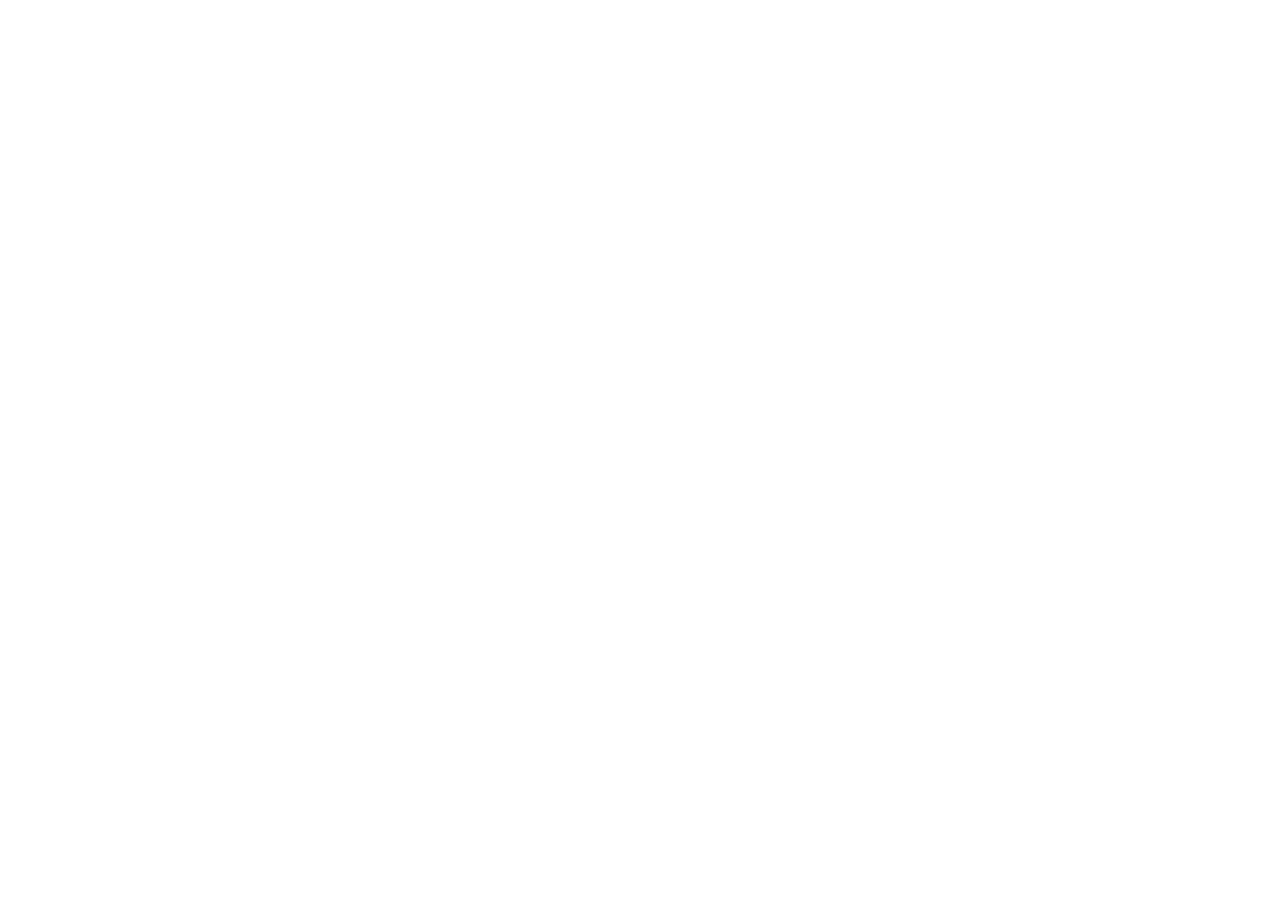
==== docs/privacy.html @ 7cbce13d "Add legal acceptance screen with T&C and Privacy Policy acknowledgement - New legal_acceptances Supa" ====
<!DOCTYPE html>
<html lang="en">
<head>
  <meta charset="UTF-8">
  <meta name="viewport" content="width=device-width, initial-scale=1.0">
  <title>Privacy Policy — Aquaria AI</title>
  <style>
    body { margin: 0; height: 100vh; }
    iframe { width: 100%; height: 100%; border: none; }
  </style>
</head>
<body>
  <iframe src="Aquaria_AI_Privacy_Policy_Final.docx.pdf"></iframe>
</body>
</html>
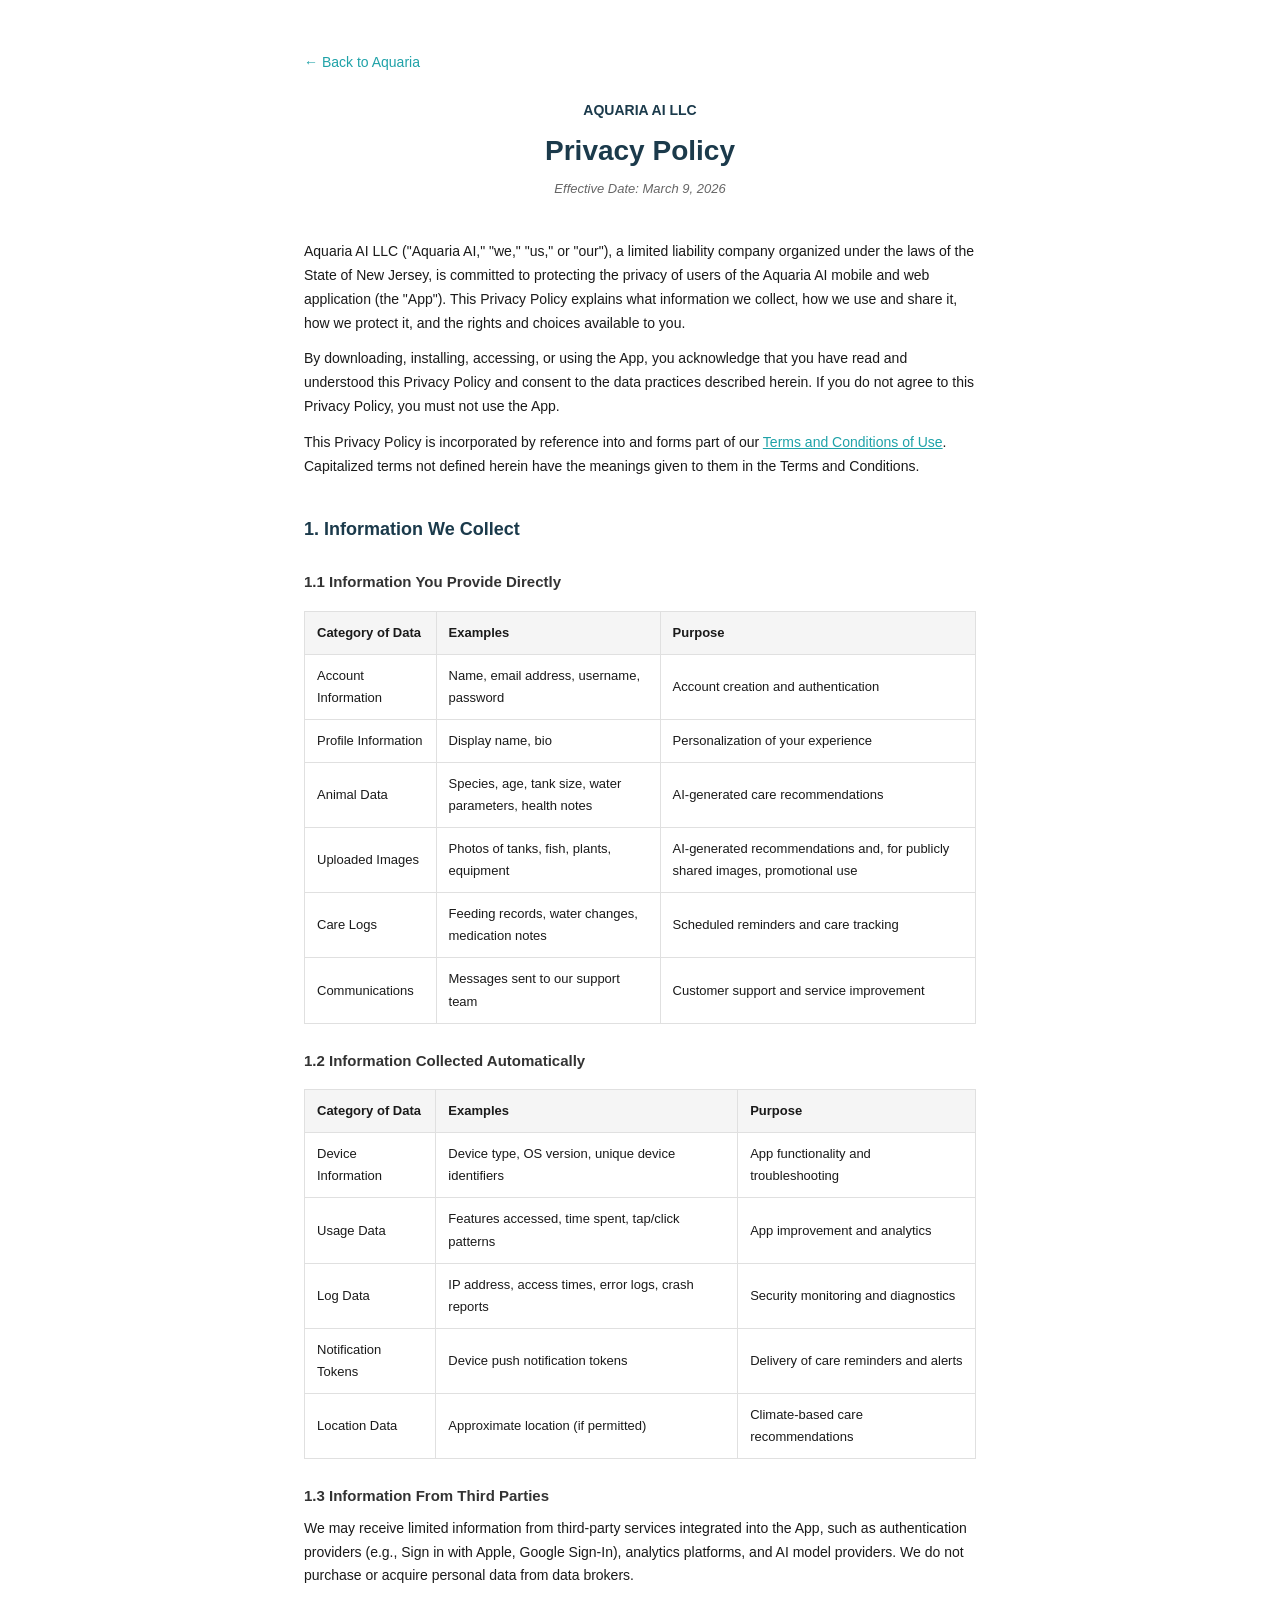
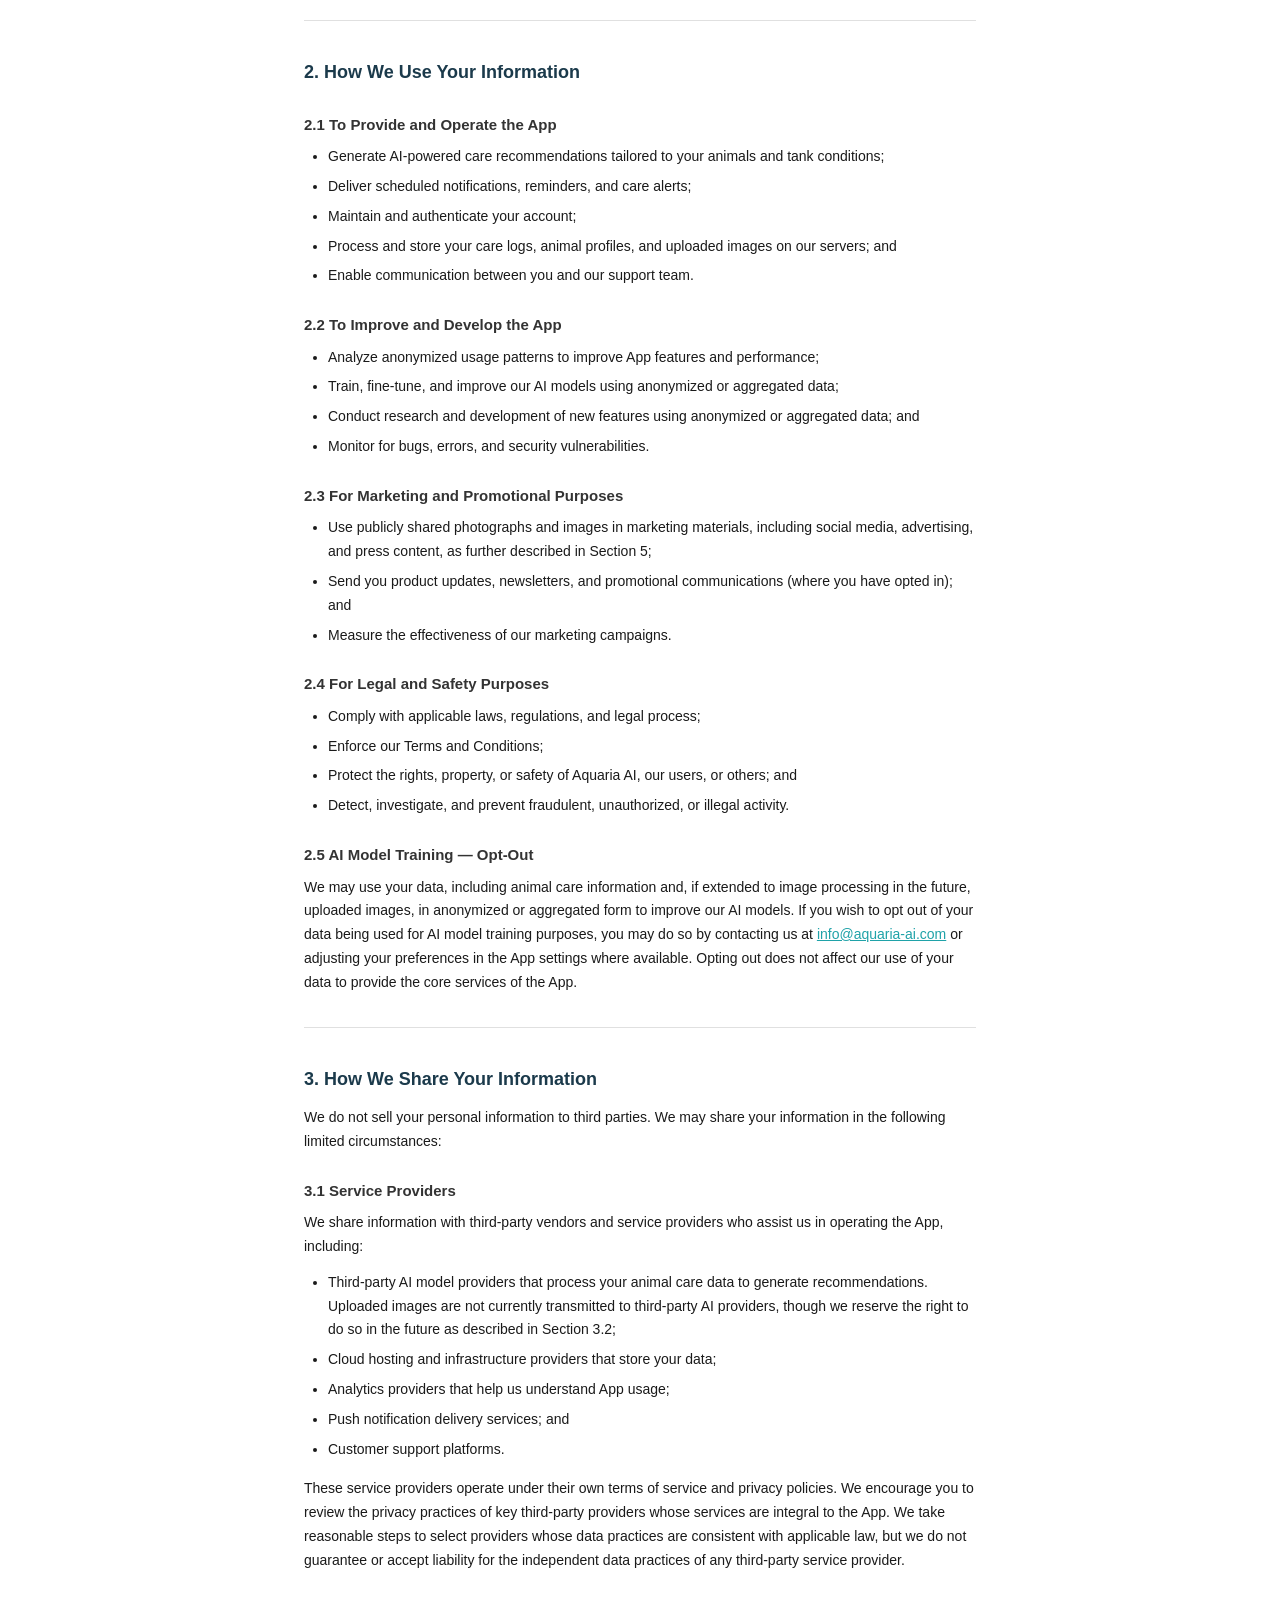
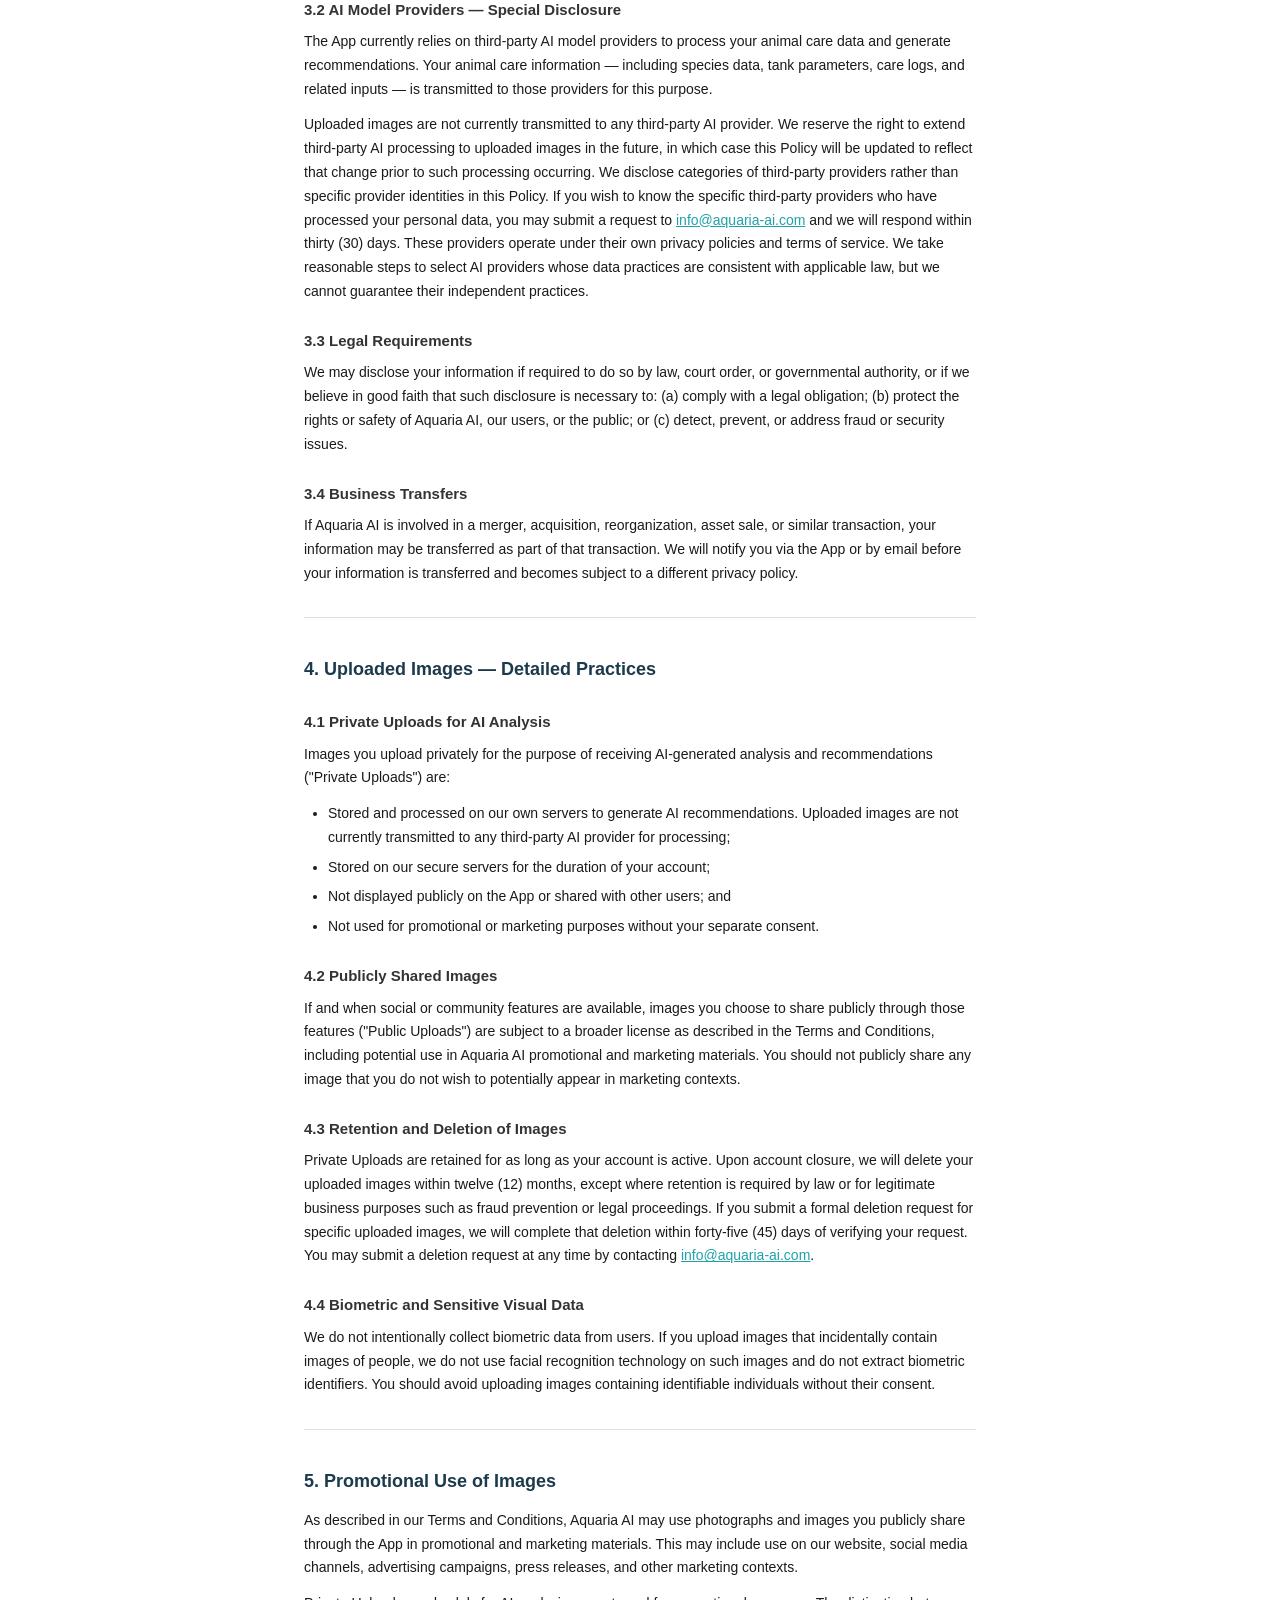
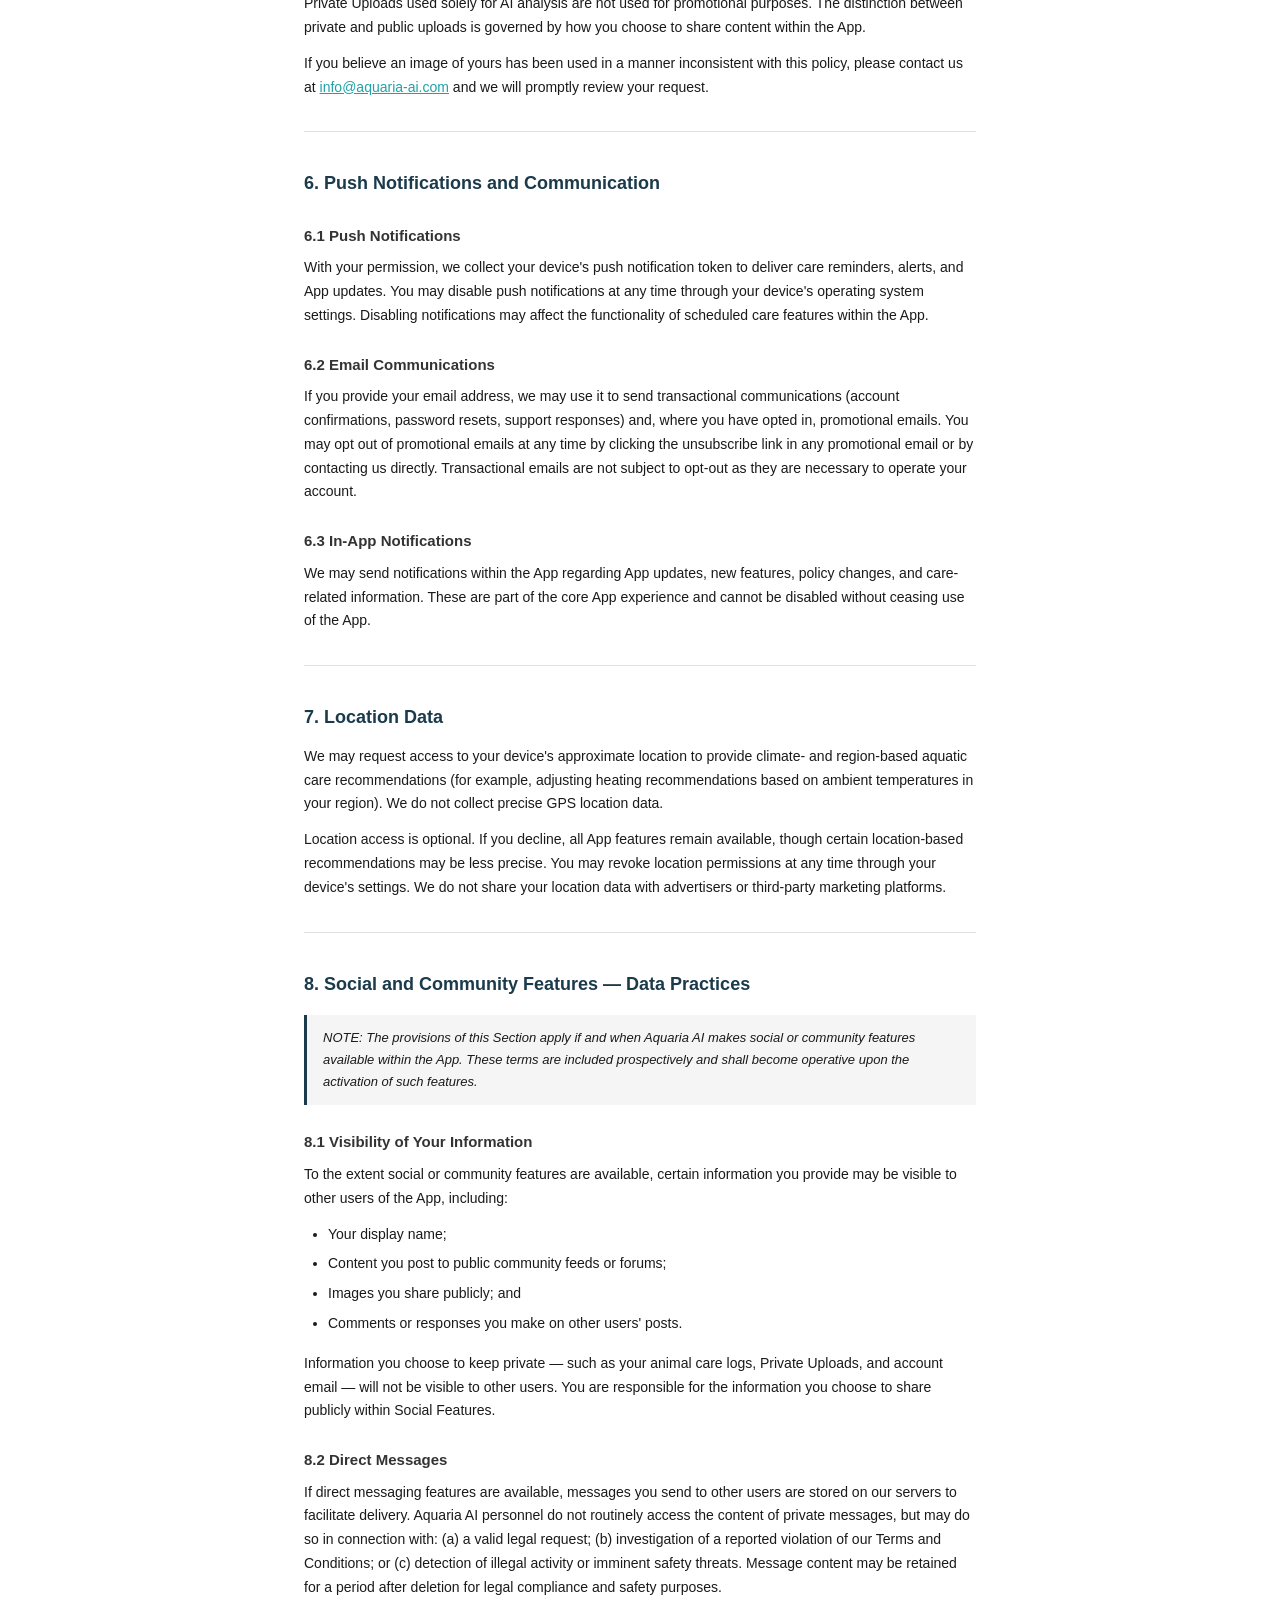
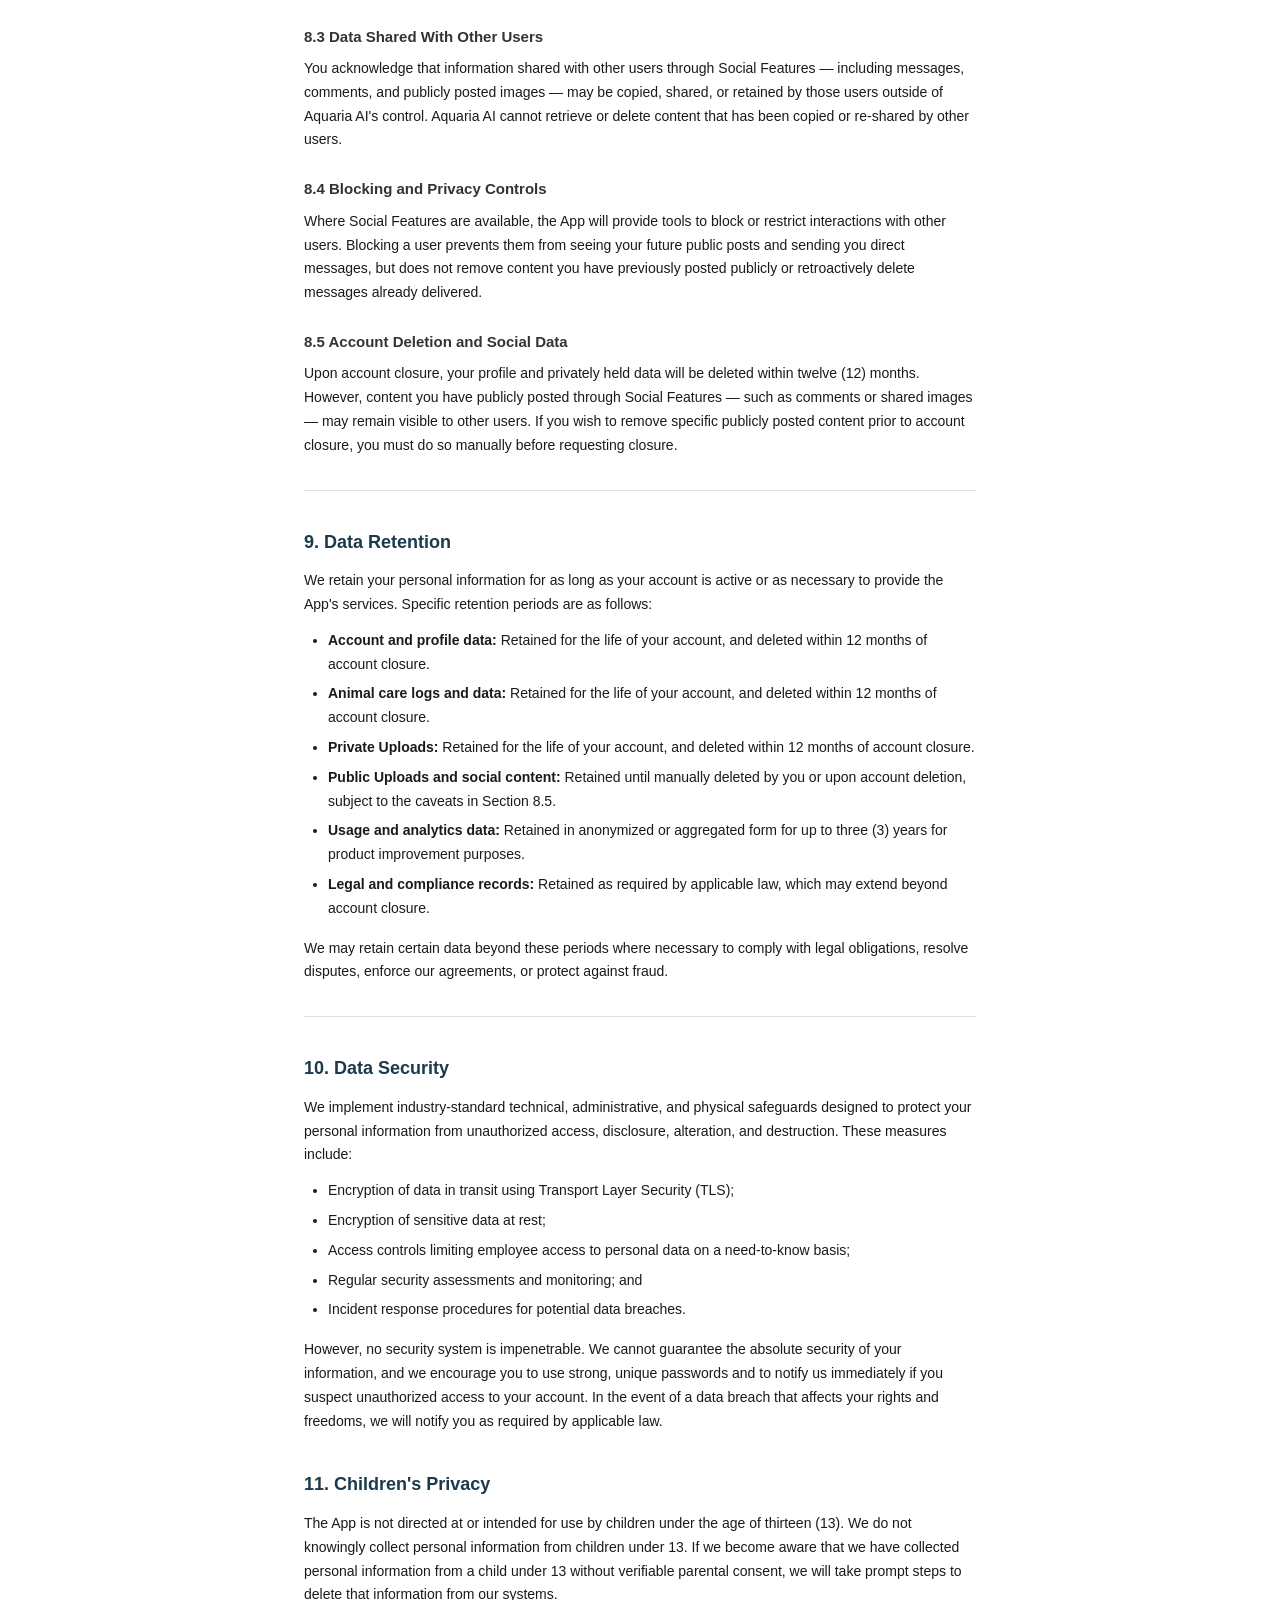
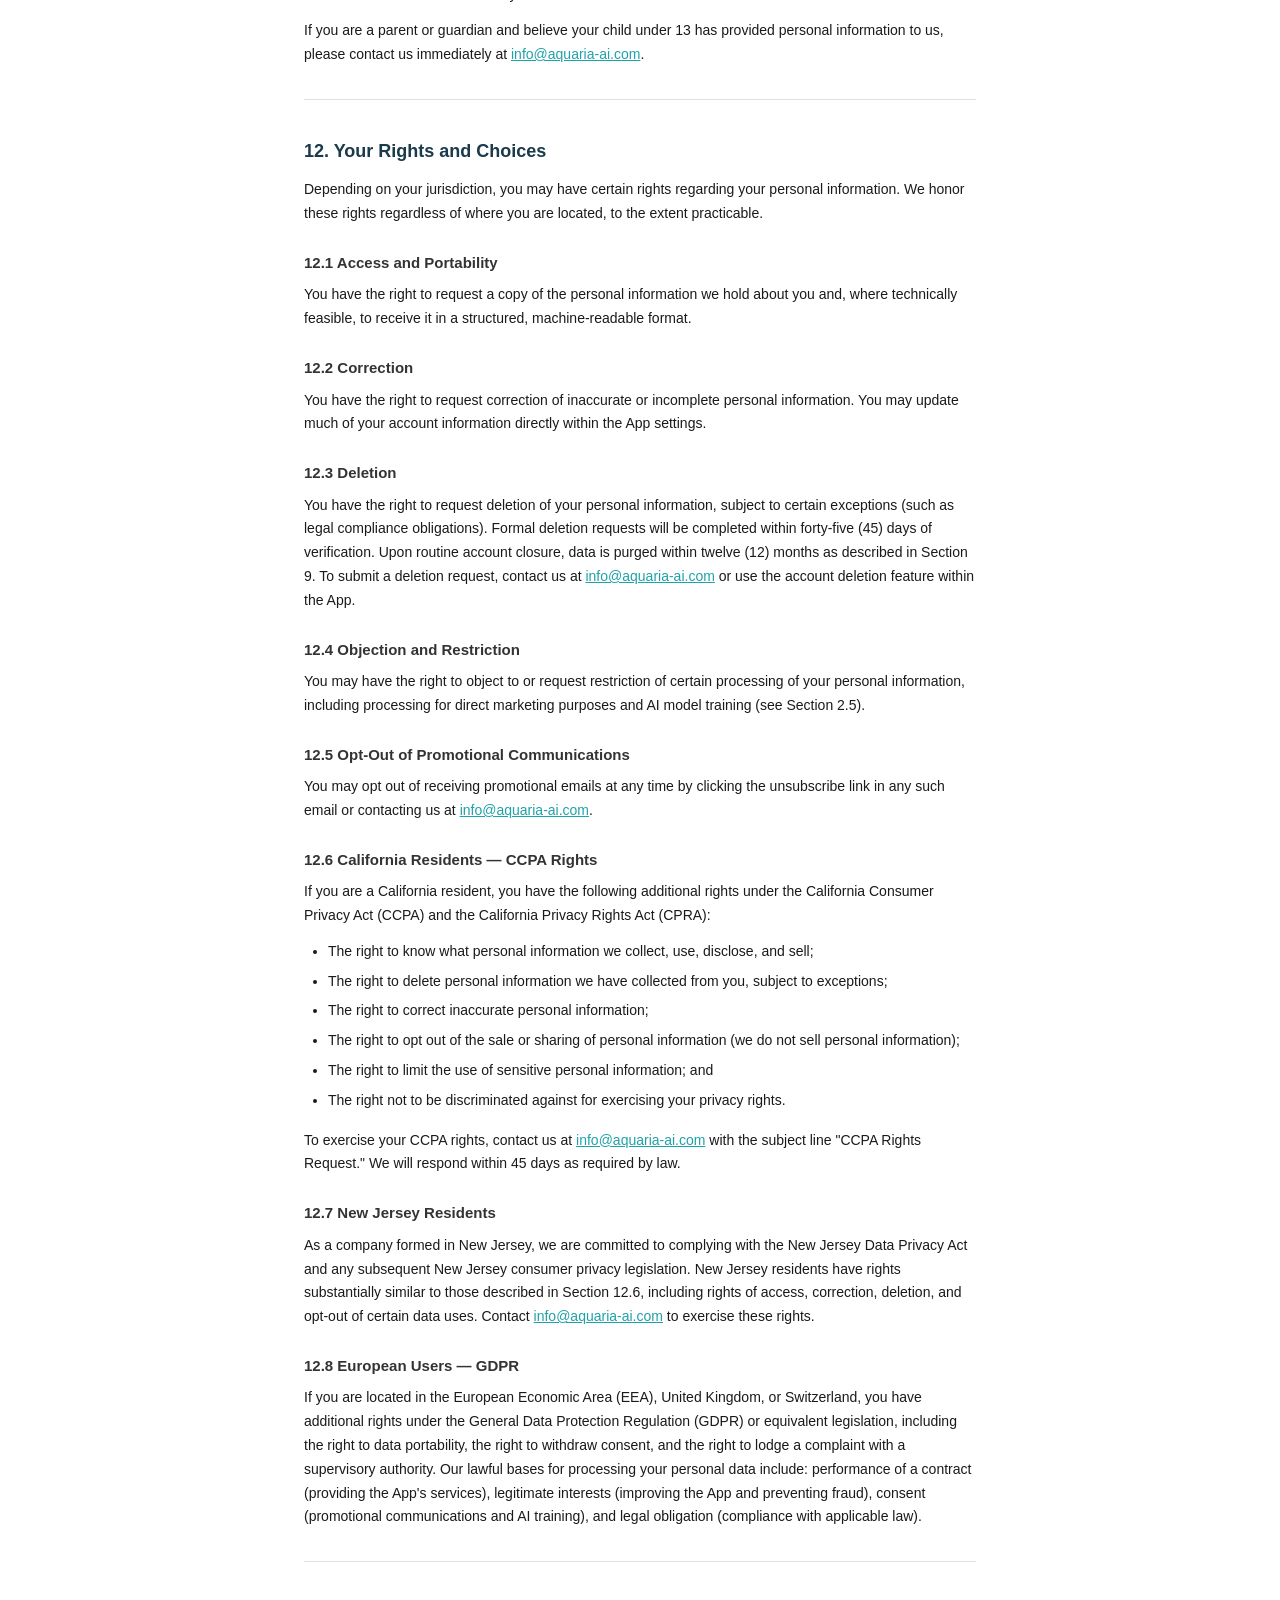
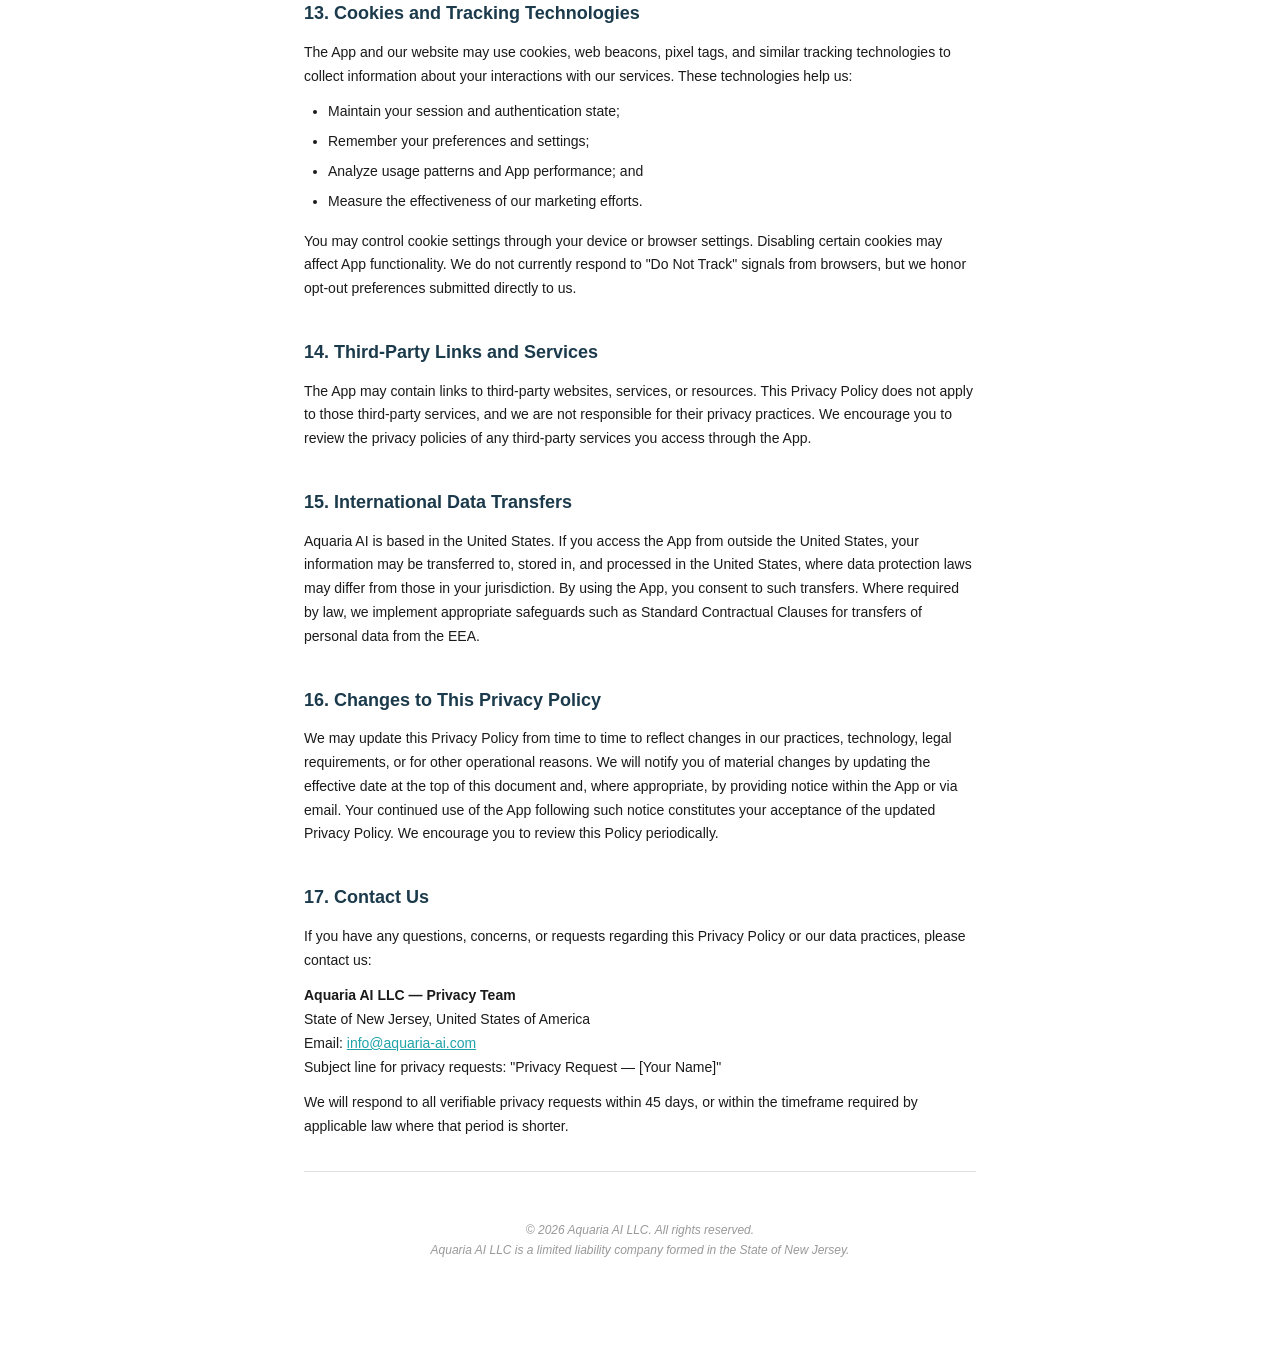
==== commit dd232544: "Convert terms and privacy pages from PDF embeds to full HTML Co-Authored-By: Claude Opus 4.6 <norepl" ====
--- a/docs/privacy.html
+++ b/docs/privacy.html
@@ -5,11 +5,306 @@
   <meta name="viewport" content="width=device-width, initial-scale=1.0">
   <title>Privacy Policy — Aquaria AI</title>
   <style>
-    body { margin: 0; height: 100vh; }
-    iframe { width: 100%; height: 100%; border: none; }
+    * { margin: 0; padding: 0; box-sizing: border-box; }
+    body { font-family: -apple-system, BlinkMacSystemFont, 'Segoe UI', Roboto, sans-serif; color: #1a1a1a; line-height: 1.7; background: #fff; }
+    .container { max-width: 720px; margin: 0 auto; padding: 48px 24px 80px; }
+    h1 { font-size: 28px; font-weight: 700; margin-bottom: 4px; color: #1B3A4B; text-align: center; }
+    .company { font-size: 14px; font-weight: 600; text-align: center; color: #1B3A4B; margin-bottom: 4px; }
+    .subtitle { font-size: 13px; color: #666; margin-bottom: 40px; text-align: center; font-style: italic; }
+    h2 { font-size: 18px; font-weight: 700; margin: 36px 0 12px; color: #1B3A4B; }
+    h3 { font-size: 15px; font-weight: 600; margin: 24px 0 8px; color: #333; }
+    p, li { font-size: 14px; margin-bottom: 12px; }
+    ul { padding-left: 24px; margin-bottom: 16px; }
+    li { margin-bottom: 6px; }
+    a { color: #1FA2A8; }
+    .back { display: inline-block; margin-bottom: 24px; font-size: 14px; color: #1FA2A8; text-decoration: none; }
+    .back:hover { text-decoration: underline; }
+    .note-box { background: #f5f5f5; border-left: 3px solid #1B3A4B; padding: 12px 16px; margin: 16px 0; font-style: italic; font-size: 13px; }
+    table { width: 100%; border-collapse: collapse; margin: 16px 0; font-size: 13px; }
+    th, td { text-align: left; padding: 10px 12px; border: 1px solid #e0e0e0; }
+    th { background: #f5f5f5; font-weight: 600; }
+    hr { border: none; border-top: 1px solid #e0e0e0; margin: 32px 0; }
+    .footer { text-align: center; font-size: 12px; color: #999; margin-top: 48px; font-style: italic; }
   </style>
 </head>
 <body>
-  <iframe src="Aquaria_AI_Privacy_Policy_Final.docx.pdf"></iframe>
+  <div class="container">
+    <a class="back" href="/">&larr; Back to Aquaria</a>
+
+    <p class="company">AQUARIA AI LLC</p>
+    <h1>Privacy Policy</h1>
+    <p class="subtitle">Effective Date: March 9, 2026</p>
+
+    <p>Aquaria AI LLC ("Aquaria AI," "we," "us," or "our"), a limited liability company organized under the laws of the State of New Jersey, is committed to protecting the privacy of users of the Aquaria AI mobile and web application (the "App"). This Privacy Policy explains what information we collect, how we use and share it, how we protect it, and the rights and choices available to you.</p>
+    <p>By downloading, installing, accessing, or using the App, you acknowledge that you have read and understood this Privacy Policy and consent to the data practices described herein. If you do not agree to this Privacy Policy, you must not use the App.</p>
+    <p>This Privacy Policy is incorporated by reference into and forms part of our <a href="/terms">Terms and Conditions of Use</a>. Capitalized terms not defined herein have the meanings given to them in the Terms and Conditions.</p>
+
+    <h2>1. Information We Collect</h2>
+
+    <h3>1.1 Information You Provide Directly</h3>
+    <table>
+      <tr><th>Category of Data</th><th>Examples</th><th>Purpose</th></tr>
+      <tr><td>Account Information</td><td>Name, email address, username, password</td><td>Account creation and authentication</td></tr>
+      <tr><td>Profile Information</td><td>Display name, bio</td><td>Personalization of your experience</td></tr>
+      <tr><td>Animal Data</td><td>Species, age, tank size, water parameters, health notes</td><td>AI-generated care recommendations</td></tr>
+      <tr><td>Uploaded Images</td><td>Photos of tanks, fish, plants, equipment</td><td>AI-generated recommendations and, for publicly shared images, promotional use</td></tr>
+      <tr><td>Care Logs</td><td>Feeding records, water changes, medication notes</td><td>Scheduled reminders and care tracking</td></tr>
+      <tr><td>Communications</td><td>Messages sent to our support team</td><td>Customer support and service improvement</td></tr>
+    </table>
+
+    <h3>1.2 Information Collected Automatically</h3>
+    <table>
+      <tr><th>Category of Data</th><th>Examples</th><th>Purpose</th></tr>
+      <tr><td>Device Information</td><td>Device type, OS version, unique device identifiers</td><td>App functionality and troubleshooting</td></tr>
+      <tr><td>Usage Data</td><td>Features accessed, time spent, tap/click patterns</td><td>App improvement and analytics</td></tr>
+      <tr><td>Log Data</td><td>IP address, access times, error logs, crash reports</td><td>Security monitoring and diagnostics</td></tr>
+      <tr><td>Notification Tokens</td><td>Device push notification tokens</td><td>Delivery of care reminders and alerts</td></tr>
+      <tr><td>Location Data</td><td>Approximate location (if permitted)</td><td>Climate-based care recommendations</td></tr>
+    </table>
+
+    <h3>1.3 Information From Third Parties</h3>
+    <p>We may receive limited information from third-party services integrated into the App, such as authentication providers (e.g., Sign in with Apple, Google Sign-In), analytics platforms, and AI model providers. We do not purchase or acquire personal data from data brokers.</p>
+
+    <hr>
+
+    <h2>2. How We Use Your Information</h2>
+
+    <h3>2.1 To Provide and Operate the App</h3>
+    <ul>
+      <li>Generate AI-powered care recommendations tailored to your animals and tank conditions;</li>
+      <li>Deliver scheduled notifications, reminders, and care alerts;</li>
+      <li>Maintain and authenticate your account;</li>
+      <li>Process and store your care logs, animal profiles, and uploaded images on our servers; and</li>
+      <li>Enable communication between you and our support team.</li>
+    </ul>
+
+    <h3>2.2 To Improve and Develop the App</h3>
+    <ul>
+      <li>Analyze anonymized usage patterns to improve App features and performance;</li>
+      <li>Train, fine-tune, and improve our AI models using anonymized or aggregated data;</li>
+      <li>Conduct research and development of new features using anonymized or aggregated data; and</li>
+      <li>Monitor for bugs, errors, and security vulnerabilities.</li>
+    </ul>
+
+    <h3>2.3 For Marketing and Promotional Purposes</h3>
+    <ul>
+      <li>Use publicly shared photographs and images in marketing materials, including social media, advertising, and press content, as further described in Section 5;</li>
+      <li>Send you product updates, newsletters, and promotional communications (where you have opted in); and</li>
+      <li>Measure the effectiveness of our marketing campaigns.</li>
+    </ul>
+
+    <h3>2.4 For Legal and Safety Purposes</h3>
+    <ul>
+      <li>Comply with applicable laws, regulations, and legal process;</li>
+      <li>Enforce our Terms and Conditions;</li>
+      <li>Protect the rights, property, or safety of Aquaria AI, our users, or others; and</li>
+      <li>Detect, investigate, and prevent fraudulent, unauthorized, or illegal activity.</li>
+    </ul>
+
+    <h3>2.5 AI Model Training &mdash; Opt-Out</h3>
+    <p>We may use your data, including animal care information and, if extended to image processing in the future, uploaded images, in anonymized or aggregated form to improve our AI models. If you wish to opt out of your data being used for AI model training purposes, you may do so by contacting us at <a href="mailto:info@aquaria-ai.com">info@aquaria-ai.com</a> or adjusting your preferences in the App settings where available. Opting out does not affect our use of your data to provide the core services of the App.</p>
+
+    <hr>
+
+    <h2>3. How We Share Your Information</h2>
+    <p>We do not sell your personal information to third parties. We may share your information in the following limited circumstances:</p>
+
+    <h3>3.1 Service Providers</h3>
+    <p>We share information with third-party vendors and service providers who assist us in operating the App, including:</p>
+    <ul>
+      <li>Third-party AI model providers that process your animal care data to generate recommendations. Uploaded images are not currently transmitted to third-party AI providers, though we reserve the right to do so in the future as described in Section 3.2;</li>
+      <li>Cloud hosting and infrastructure providers that store your data;</li>
+      <li>Analytics providers that help us understand App usage;</li>
+      <li>Push notification delivery services; and</li>
+      <li>Customer support platforms.</li>
+    </ul>
+    <p>These service providers operate under their own terms of service and privacy policies. We encourage you to review the privacy practices of key third-party providers whose services are integral to the App. We take reasonable steps to select providers whose data practices are consistent with applicable law, but we do not guarantee or accept liability for the independent data practices of any third-party service provider.</p>
+
+    <h3>3.2 AI Model Providers &mdash; Special Disclosure</h3>
+    <p>The App currently relies on third-party AI model providers to process your animal care data and generate recommendations. Your animal care information &mdash; including species data, tank parameters, care logs, and related inputs &mdash; is transmitted to those providers for this purpose.</p>
+    <p>Uploaded images are not currently transmitted to any third-party AI provider. We reserve the right to extend third-party AI processing to uploaded images in the future, in which case this Policy will be updated to reflect that change prior to such processing occurring. We disclose categories of third-party providers rather than specific provider identities in this Policy. If you wish to know the specific third-party providers who have processed your personal data, you may submit a request to <a href="mailto:info@aquaria-ai.com">info@aquaria-ai.com</a> and we will respond within thirty (30) days. These providers operate under their own privacy policies and terms of service. We take reasonable steps to select AI providers whose data practices are consistent with applicable law, but we cannot guarantee their independent practices.</p>
+
+    <h3>3.3 Legal Requirements</h3>
+    <p>We may disclose your information if required to do so by law, court order, or governmental authority, or if we believe in good faith that such disclosure is necessary to: (a) comply with a legal obligation; (b) protect the rights or safety of Aquaria AI, our users, or the public; or (c) detect, prevent, or address fraud or security issues.</p>
+
+    <h3>3.4 Business Transfers</h3>
+    <p>If Aquaria AI is involved in a merger, acquisition, reorganization, asset sale, or similar transaction, your information may be transferred as part of that transaction. We will notify you via the App or by email before your information is transferred and becomes subject to a different privacy policy.</p>
+
+    <hr>
+
+    <h2>4. Uploaded Images &mdash; Detailed Practices</h2>
+
+    <h3>4.1 Private Uploads for AI Analysis</h3>
+    <p>Images you upload privately for the purpose of receiving AI-generated analysis and recommendations ("Private Uploads") are:</p>
+    <ul>
+      <li>Stored and processed on our own servers to generate AI recommendations. Uploaded images are not currently transmitted to any third-party AI provider for processing;</li>
+      <li>Stored on our secure servers for the duration of your account;</li>
+      <li>Not displayed publicly on the App or shared with other users; and</li>
+      <li>Not used for promotional or marketing purposes without your separate consent.</li>
+    </ul>
+
+    <h3>4.2 Publicly Shared Images</h3>
+    <p>If and when social or community features are available, images you choose to share publicly through those features ("Public Uploads") are subject to a broader license as described in the Terms and Conditions, including potential use in Aquaria AI promotional and marketing materials. You should not publicly share any image that you do not wish to potentially appear in marketing contexts.</p>
+
+    <h3>4.3 Retention and Deletion of Images</h3>
+    <p>Private Uploads are retained for as long as your account is active. Upon account closure, we will delete your uploaded images within twelve (12) months, except where retention is required by law or for legitimate business purposes such as fraud prevention or legal proceedings. If you submit a formal deletion request for specific uploaded images, we will complete that deletion within forty-five (45) days of verifying your request. You may submit a deletion request at any time by contacting <a href="mailto:info@aquaria-ai.com">info@aquaria-ai.com</a>.</p>
+
+    <h3>4.4 Biometric and Sensitive Visual Data</h3>
+    <p>We do not intentionally collect biometric data from users. If you upload images that incidentally contain images of people, we do not use facial recognition technology on such images and do not extract biometric identifiers. You should avoid uploading images containing identifiable individuals without their consent.</p>
+
+    <hr>
+
+    <h2>5. Promotional Use of Images</h2>
+    <p>As described in our Terms and Conditions, Aquaria AI may use photographs and images you publicly share through the App in promotional and marketing materials. This may include use on our website, social media channels, advertising campaigns, press releases, and other marketing contexts.</p>
+    <p>Private Uploads used solely for AI analysis are not used for promotional purposes. The distinction between private and public uploads is governed by how you choose to share content within the App.</p>
+    <p>If you believe an image of yours has been used in a manner inconsistent with this policy, please contact us at <a href="mailto:info@aquaria-ai.com">info@aquaria-ai.com</a> and we will promptly review your request.</p>
+
+    <hr>
+
+    <h2>6. Push Notifications and Communication</h2>
+
+    <h3>6.1 Push Notifications</h3>
+    <p>With your permission, we collect your device's push notification token to deliver care reminders, alerts, and App updates. You may disable push notifications at any time through your device's operating system settings. Disabling notifications may affect the functionality of scheduled care features within the App.</p>
+
+    <h3>6.2 Email Communications</h3>
+    <p>If you provide your email address, we may use it to send transactional communications (account confirmations, password resets, support responses) and, where you have opted in, promotional emails. You may opt out of promotional emails at any time by clicking the unsubscribe link in any promotional email or by contacting us directly. Transactional emails are not subject to opt-out as they are necessary to operate your account.</p>
+
+    <h3>6.3 In-App Notifications</h3>
+    <p>We may send notifications within the App regarding App updates, new features, policy changes, and care-related information. These are part of the core App experience and cannot be disabled without ceasing use of the App.</p>
+
+    <hr>
+
+    <h2>7. Location Data</h2>
+    <p>We may request access to your device's approximate location to provide climate- and region-based aquatic care recommendations (for example, adjusting heating recommendations based on ambient temperatures in your region). We do not collect precise GPS location data.</p>
+    <p>Location access is optional. If you decline, all App features remain available, though certain location-based recommendations may be less precise. You may revoke location permissions at any time through your device's settings. We do not share your location data with advertisers or third-party marketing platforms.</p>
+
+    <hr>
+
+    <h2>8. Social and Community Features &mdash; Data Practices</h2>
+    <div class="note-box">NOTE: The provisions of this Section apply if and when Aquaria AI makes social or community features available within the App. These terms are included prospectively and shall become operative upon the activation of such features.</div>
+
+    <h3>8.1 Visibility of Your Information</h3>
+    <p>To the extent social or community features are available, certain information you provide may be visible to other users of the App, including:</p>
+    <ul>
+      <li>Your display name;</li>
+      <li>Content you post to public community feeds or forums;</li>
+      <li>Images you share publicly; and</li>
+      <li>Comments or responses you make on other users' posts.</li>
+    </ul>
+    <p>Information you choose to keep private &mdash; such as your animal care logs, Private Uploads, and account email &mdash; will not be visible to other users. You are responsible for the information you choose to share publicly within Social Features.</p>
+
+    <h3>8.2 Direct Messages</h3>
+    <p>If direct messaging features are available, messages you send to other users are stored on our servers to facilitate delivery. Aquaria AI personnel do not routinely access the content of private messages, but may do so in connection with: (a) a valid legal request; (b) investigation of a reported violation of our Terms and Conditions; or (c) detection of illegal activity or imminent safety threats. Message content may be retained for a period after deletion for legal compliance and safety purposes.</p>
+
+    <h3>8.3 Data Shared With Other Users</h3>
+    <p>You acknowledge that information shared with other users through Social Features &mdash; including messages, comments, and publicly posted images &mdash; may be copied, shared, or retained by those users outside of Aquaria AI's control. Aquaria AI cannot retrieve or delete content that has been copied or re-shared by other users.</p>
+
+    <h3>8.4 Blocking and Privacy Controls</h3>
+    <p>Where Social Features are available, the App will provide tools to block or restrict interactions with other users. Blocking a user prevents them from seeing your future public posts and sending you direct messages, but does not remove content you have previously posted publicly or retroactively delete messages already delivered.</p>
+
+    <h3>8.5 Account Deletion and Social Data</h3>
+    <p>Upon account closure, your profile and privately held data will be deleted within twelve (12) months. However, content you have publicly posted through Social Features &mdash; such as comments or shared images &mdash; may remain visible to other users. If you wish to remove specific publicly posted content prior to account closure, you must do so manually before requesting closure.</p>
+
+    <hr>
+
+    <h2>9. Data Retention</h2>
+    <p>We retain your personal information for as long as your account is active or as necessary to provide the App's services. Specific retention periods are as follows:</p>
+    <ul>
+      <li><strong>Account and profile data:</strong> Retained for the life of your account, and deleted within 12 months of account closure.</li>
+      <li><strong>Animal care logs and data:</strong> Retained for the life of your account, and deleted within 12 months of account closure.</li>
+      <li><strong>Private Uploads:</strong> Retained for the life of your account, and deleted within 12 months of account closure.</li>
+      <li><strong>Public Uploads and social content:</strong> Retained until manually deleted by you or upon account deletion, subject to the caveats in Section 8.5.</li>
+      <li><strong>Usage and analytics data:</strong> Retained in anonymized or aggregated form for up to three (3) years for product improvement purposes.</li>
+      <li><strong>Legal and compliance records:</strong> Retained as required by applicable law, which may extend beyond account closure.</li>
+    </ul>
+    <p>We may retain certain data beyond these periods where necessary to comply with legal obligations, resolve disputes, enforce our agreements, or protect against fraud.</p>
+
+    <hr>
+
+    <h2>10. Data Security</h2>
+    <p>We implement industry-standard technical, administrative, and physical safeguards designed to protect your personal information from unauthorized access, disclosure, alteration, and destruction. These measures include:</p>
+    <ul>
+      <li>Encryption of data in transit using Transport Layer Security (TLS);</li>
+      <li>Encryption of sensitive data at rest;</li>
+      <li>Access controls limiting employee access to personal data on a need-to-know basis;</li>
+      <li>Regular security assessments and monitoring; and</li>
+      <li>Incident response procedures for potential data breaches.</li>
+    </ul>
+    <p>However, no security system is impenetrable. We cannot guarantee the absolute security of your information, and we encourage you to use strong, unique passwords and to notify us immediately if you suspect unauthorized access to your account. In the event of a data breach that affects your rights and freedoms, we will notify you as required by applicable law.</p>
+
+    <h2>11. Children's Privacy</h2>
+    <p>The App is not directed at or intended for use by children under the age of thirteen (13). We do not knowingly collect personal information from children under 13. If we become aware that we have collected personal information from a child under 13 without verifiable parental consent, we will take prompt steps to delete that information from our systems.</p>
+    <p>If you are a parent or guardian and believe your child under 13 has provided personal information to us, please contact us immediately at <a href="mailto:info@aquaria-ai.com">info@aquaria-ai.com</a>.</p>
+
+    <hr>
+
+    <h2>12. Your Rights and Choices</h2>
+    <p>Depending on your jurisdiction, you may have certain rights regarding your personal information. We honor these rights regardless of where you are located, to the extent practicable.</p>
+
+    <h3>12.1 Access and Portability</h3>
+    <p>You have the right to request a copy of the personal information we hold about you and, where technically feasible, to receive it in a structured, machine-readable format.</p>
+
+    <h3>12.2 Correction</h3>
+    <p>You have the right to request correction of inaccurate or incomplete personal information. You may update much of your account information directly within the App settings.</p>
+
+    <h3>12.3 Deletion</h3>
+    <p>You have the right to request deletion of your personal information, subject to certain exceptions (such as legal compliance obligations). Formal deletion requests will be completed within forty-five (45) days of verification. Upon routine account closure, data is purged within twelve (12) months as described in Section 9. To submit a deletion request, contact us at <a href="mailto:info@aquaria-ai.com">info@aquaria-ai.com</a> or use the account deletion feature within the App.</p>
+
+    <h3>12.4 Objection and Restriction</h3>
+    <p>You may have the right to object to or request restriction of certain processing of your personal information, including processing for direct marketing purposes and AI model training (see Section 2.5).</p>
+
+    <h3>12.5 Opt-Out of Promotional Communications</h3>
+    <p>You may opt out of receiving promotional emails at any time by clicking the unsubscribe link in any such email or contacting us at <a href="mailto:info@aquaria-ai.com">info@aquaria-ai.com</a>.</p>
+
+    <h3>12.6 California Residents &mdash; CCPA Rights</h3>
+    <p>If you are a California resident, you have the following additional rights under the California Consumer Privacy Act (CCPA) and the California Privacy Rights Act (CPRA):</p>
+    <ul>
+      <li>The right to know what personal information we collect, use, disclose, and sell;</li>
+      <li>The right to delete personal information we have collected from you, subject to exceptions;</li>
+      <li>The right to correct inaccurate personal information;</li>
+      <li>The right to opt out of the sale or sharing of personal information (we do not sell personal information);</li>
+      <li>The right to limit the use of sensitive personal information; and</li>
+      <li>The right not to be discriminated against for exercising your privacy rights.</li>
+    </ul>
+    <p>To exercise your CCPA rights, contact us at <a href="mailto:info@aquaria-ai.com">info@aquaria-ai.com</a> with the subject line "CCPA Rights Request." We will respond within 45 days as required by law.</p>
+
+    <h3>12.7 New Jersey Residents</h3>
+    <p>As a company formed in New Jersey, we are committed to complying with the New Jersey Data Privacy Act and any subsequent New Jersey consumer privacy legislation. New Jersey residents have rights substantially similar to those described in Section 12.6, including rights of access, correction, deletion, and opt-out of certain data uses. Contact <a href="mailto:info@aquaria-ai.com">info@aquaria-ai.com</a> to exercise these rights.</p>
+
+    <h3>12.8 European Users &mdash; GDPR</h3>
+    <p>If you are located in the European Economic Area (EEA), United Kingdom, or Switzerland, you have additional rights under the General Data Protection Regulation (GDPR) or equivalent legislation, including the right to data portability, the right to withdraw consent, and the right to lodge a complaint with a supervisory authority. Our lawful bases for processing your personal data include: performance of a contract (providing the App's services), legitimate interests (improving the App and preventing fraud), consent (promotional communications and AI training), and legal obligation (compliance with applicable law).</p>
+
+    <hr>
+
+    <h2>13. Cookies and Tracking Technologies</h2>
+    <p>The App and our website may use cookies, web beacons, pixel tags, and similar tracking technologies to collect information about your interactions with our services. These technologies help us:</p>
+    <ul>
+      <li>Maintain your session and authentication state;</li>
+      <li>Remember your preferences and settings;</li>
+      <li>Analyze usage patterns and App performance; and</li>
+      <li>Measure the effectiveness of our marketing efforts.</li>
+    </ul>
+    <p>You may control cookie settings through your device or browser settings. Disabling certain cookies may affect App functionality. We do not currently respond to "Do Not Track" signals from browsers, but we honor opt-out preferences submitted directly to us.</p>
+
+    <h2>14. Third-Party Links and Services</h2>
+    <p>The App may contain links to third-party websites, services, or resources. This Privacy Policy does not apply to those third-party services, and we are not responsible for their privacy practices. We encourage you to review the privacy policies of any third-party services you access through the App.</p>
+
+    <h2>15. International Data Transfers</h2>
+    <p>Aquaria AI is based in the United States. If you access the App from outside the United States, your information may be transferred to, stored in, and processed in the United States, where data protection laws may differ from those in your jurisdiction. By using the App, you consent to such transfers. Where required by law, we implement appropriate safeguards such as Standard Contractual Clauses for transfers of personal data from the EEA.</p>
+
+    <h2>16. Changes to This Privacy Policy</h2>
+    <p>We may update this Privacy Policy from time to time to reflect changes in our practices, technology, legal requirements, or for other operational reasons. We will notify you of material changes by updating the effective date at the top of this document and, where appropriate, by providing notice within the App or via email. Your continued use of the App following such notice constitutes your acceptance of the updated Privacy Policy. We encourage you to review this Policy periodically.</p>
+
+    <h2>17. Contact Us</h2>
+    <p>If you have any questions, concerns, or requests regarding this Privacy Policy or our data practices, please contact us:</p>
+    <p><strong>Aquaria AI LLC &mdash; Privacy Team</strong><br>
+    State of New Jersey, United States of America<br>
+    Email: <a href="mailto:info@aquaria-ai.com">info@aquaria-ai.com</a><br>
+    Subject line for privacy requests: "Privacy Request &mdash; [Your Name]"</p>
+    <p>We will respond to all verifiable privacy requests within 45 days, or within the timeframe required by applicable law where that period is shorter.</p>
+
+    <hr>
+    <p class="footer">&copy; 2026 Aquaria AI LLC. All rights reserved.<br>Aquaria AI LLC is a limited liability company formed in the State of New Jersey.</p>
+  </div>
 </body>
 </html>
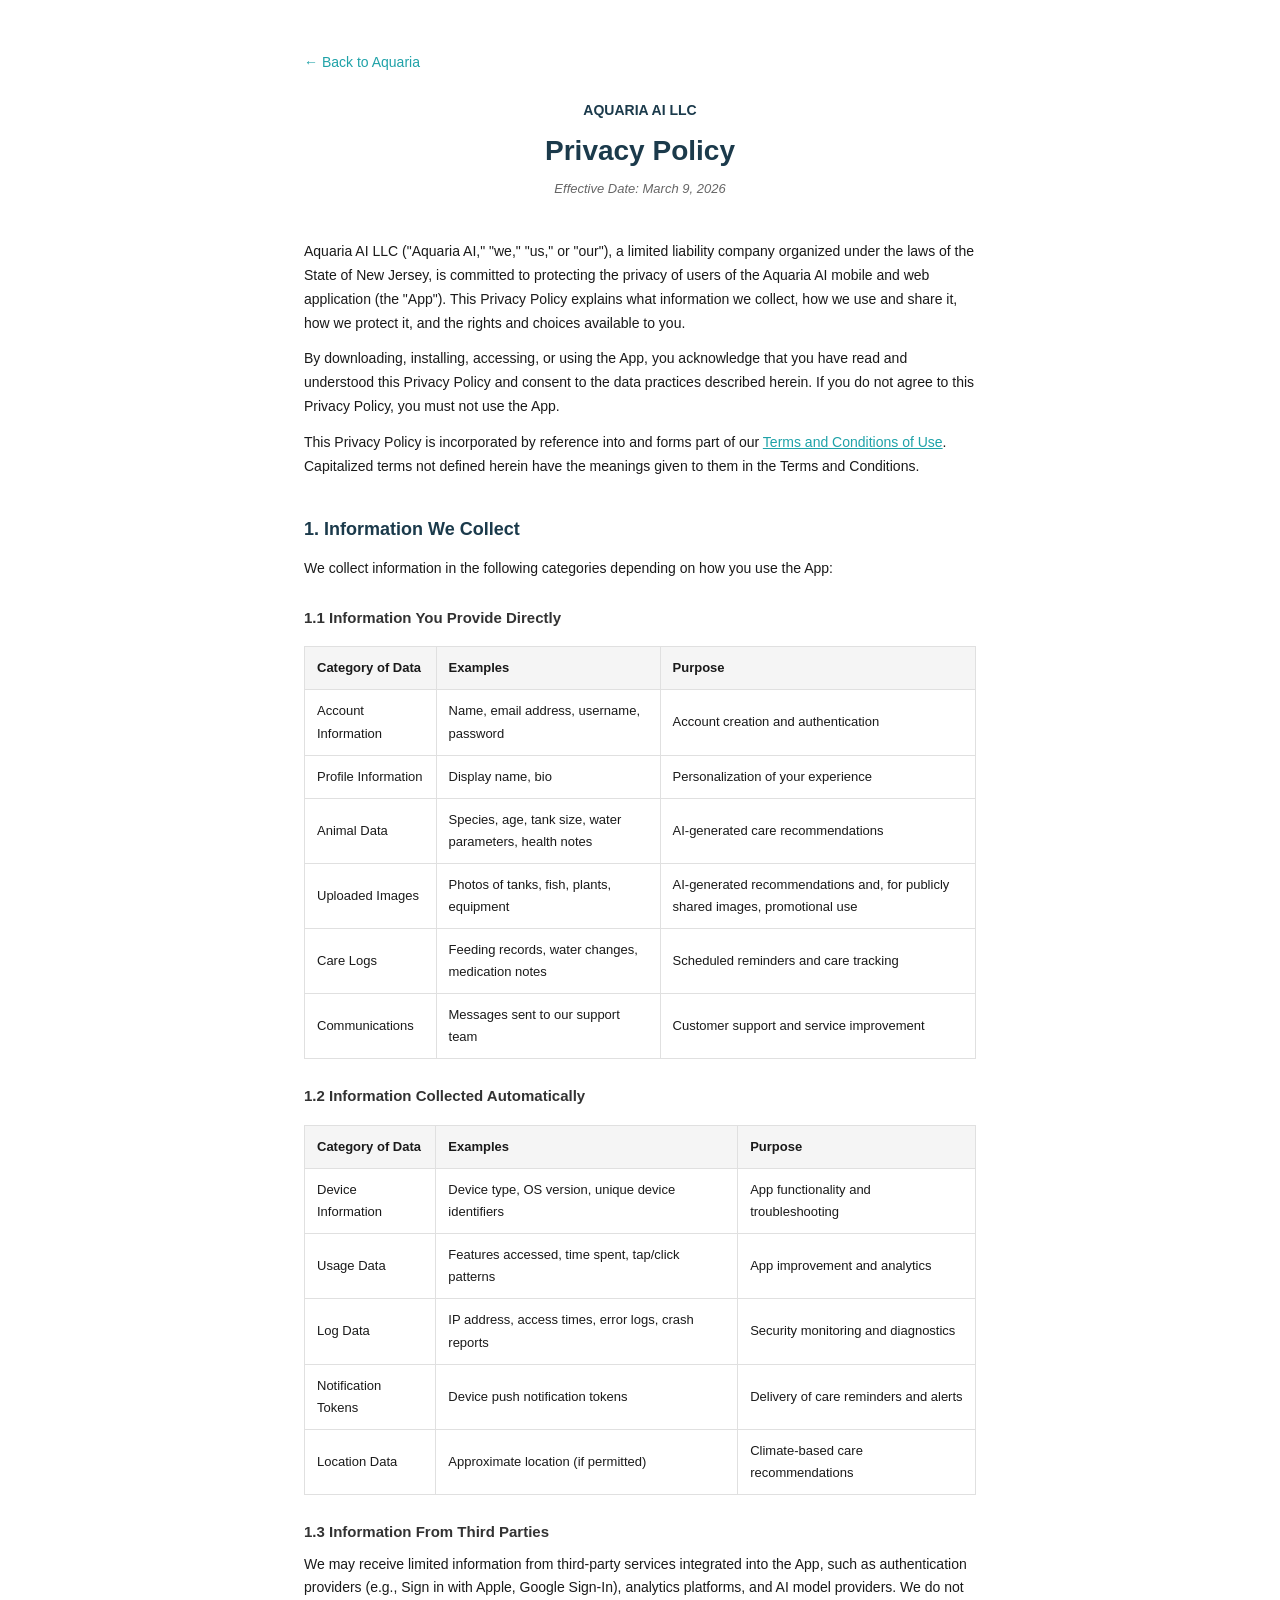
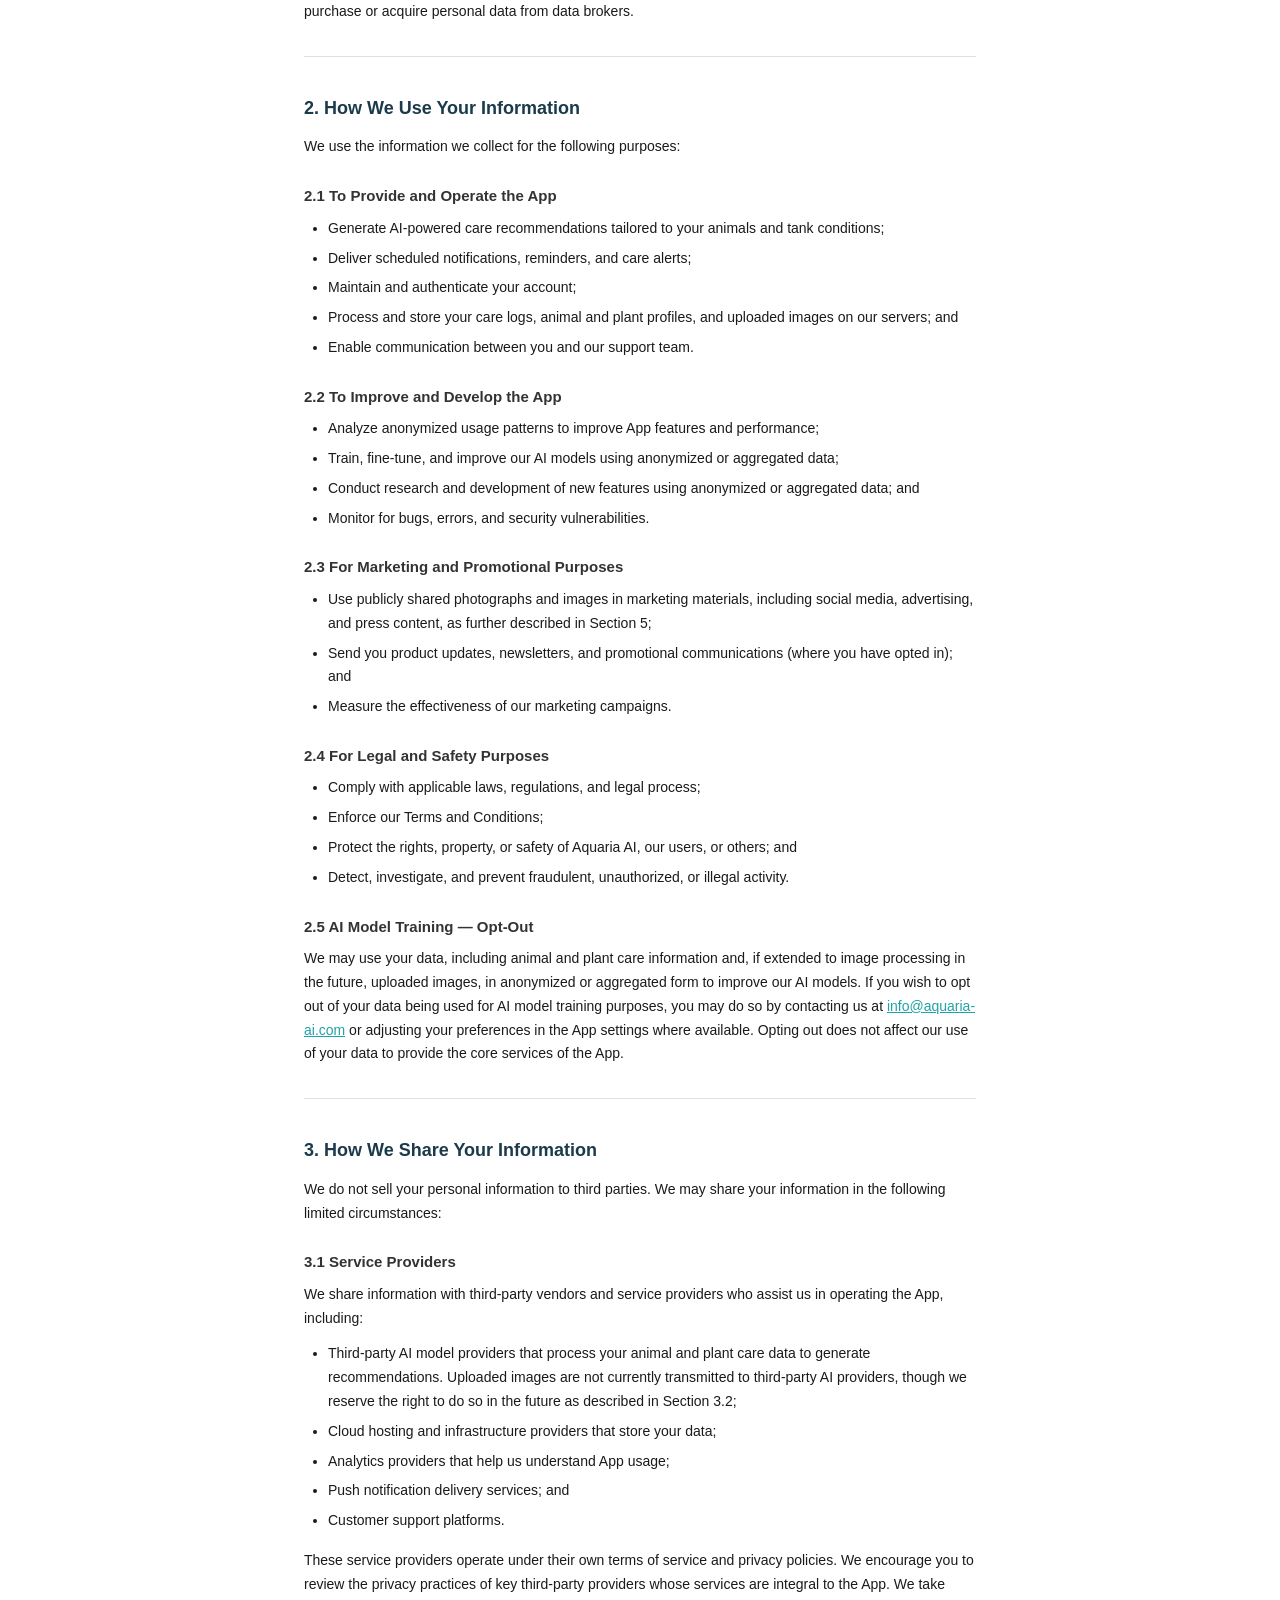
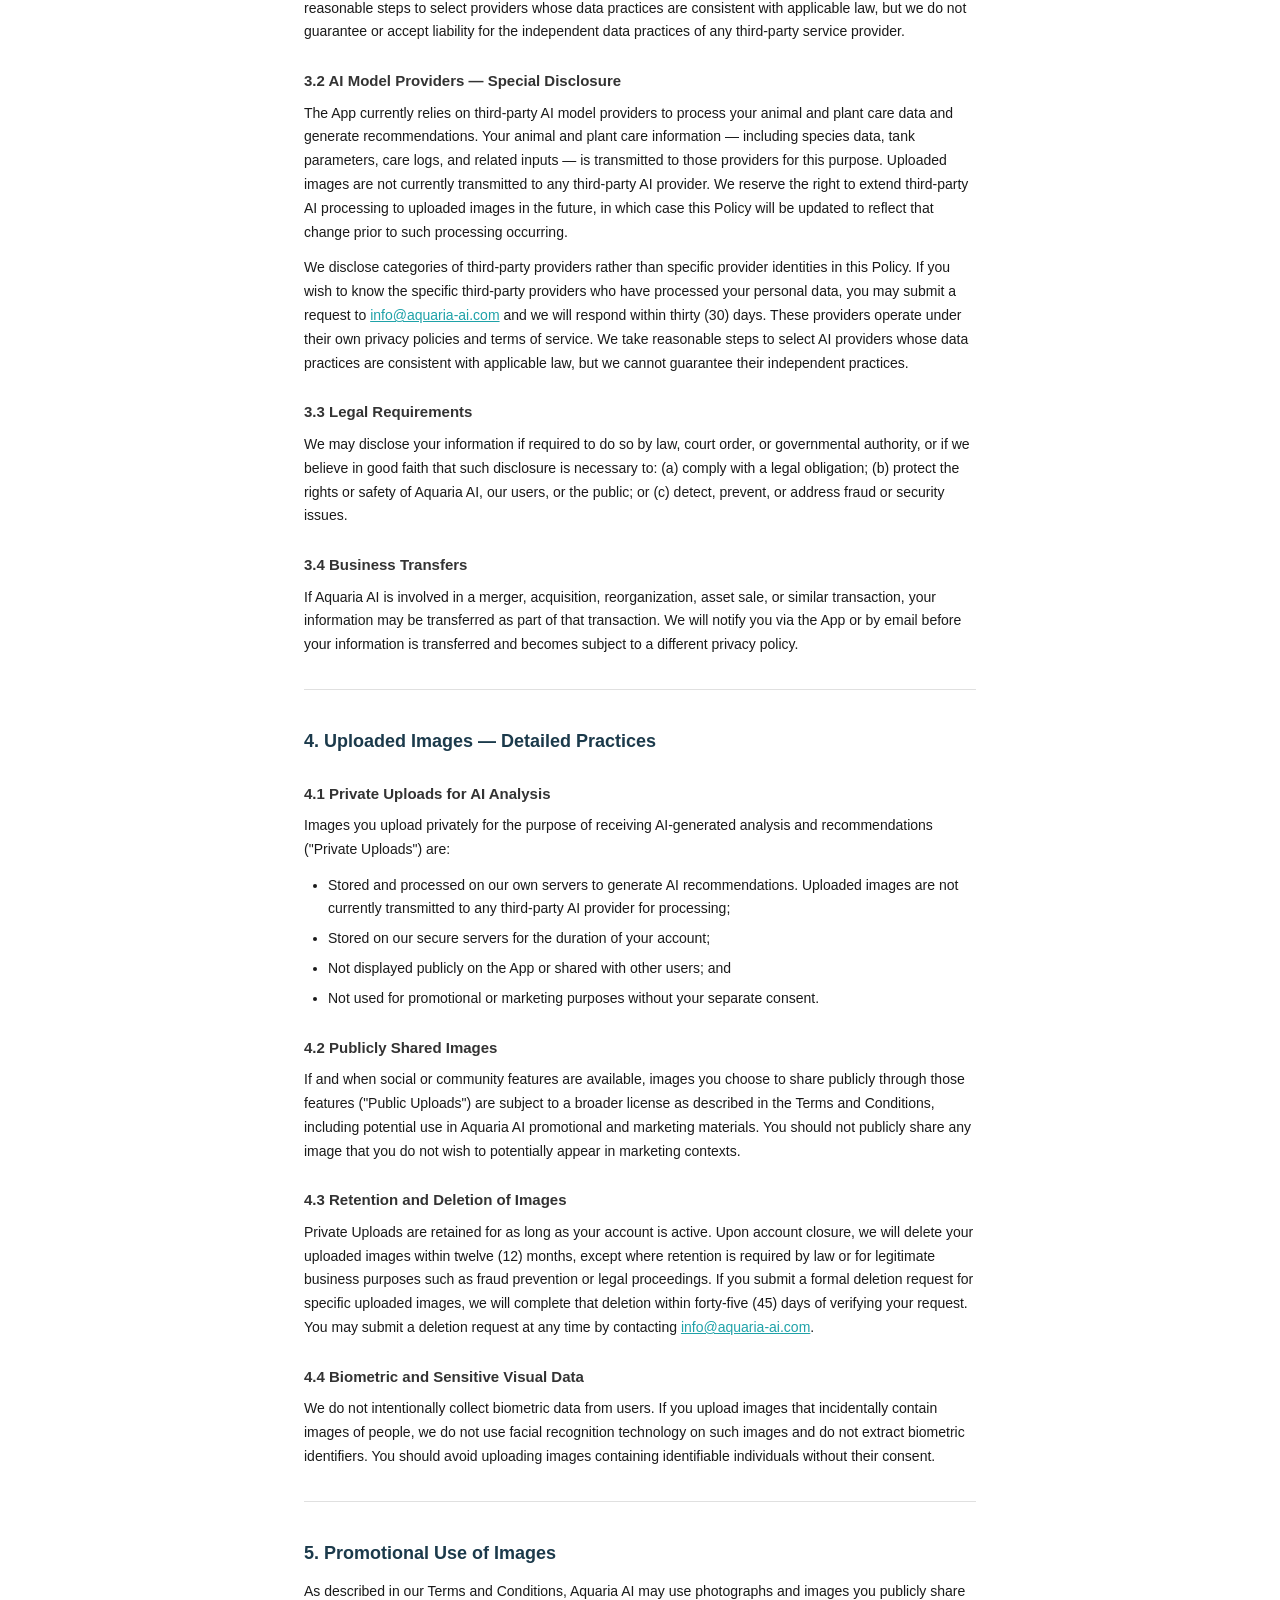
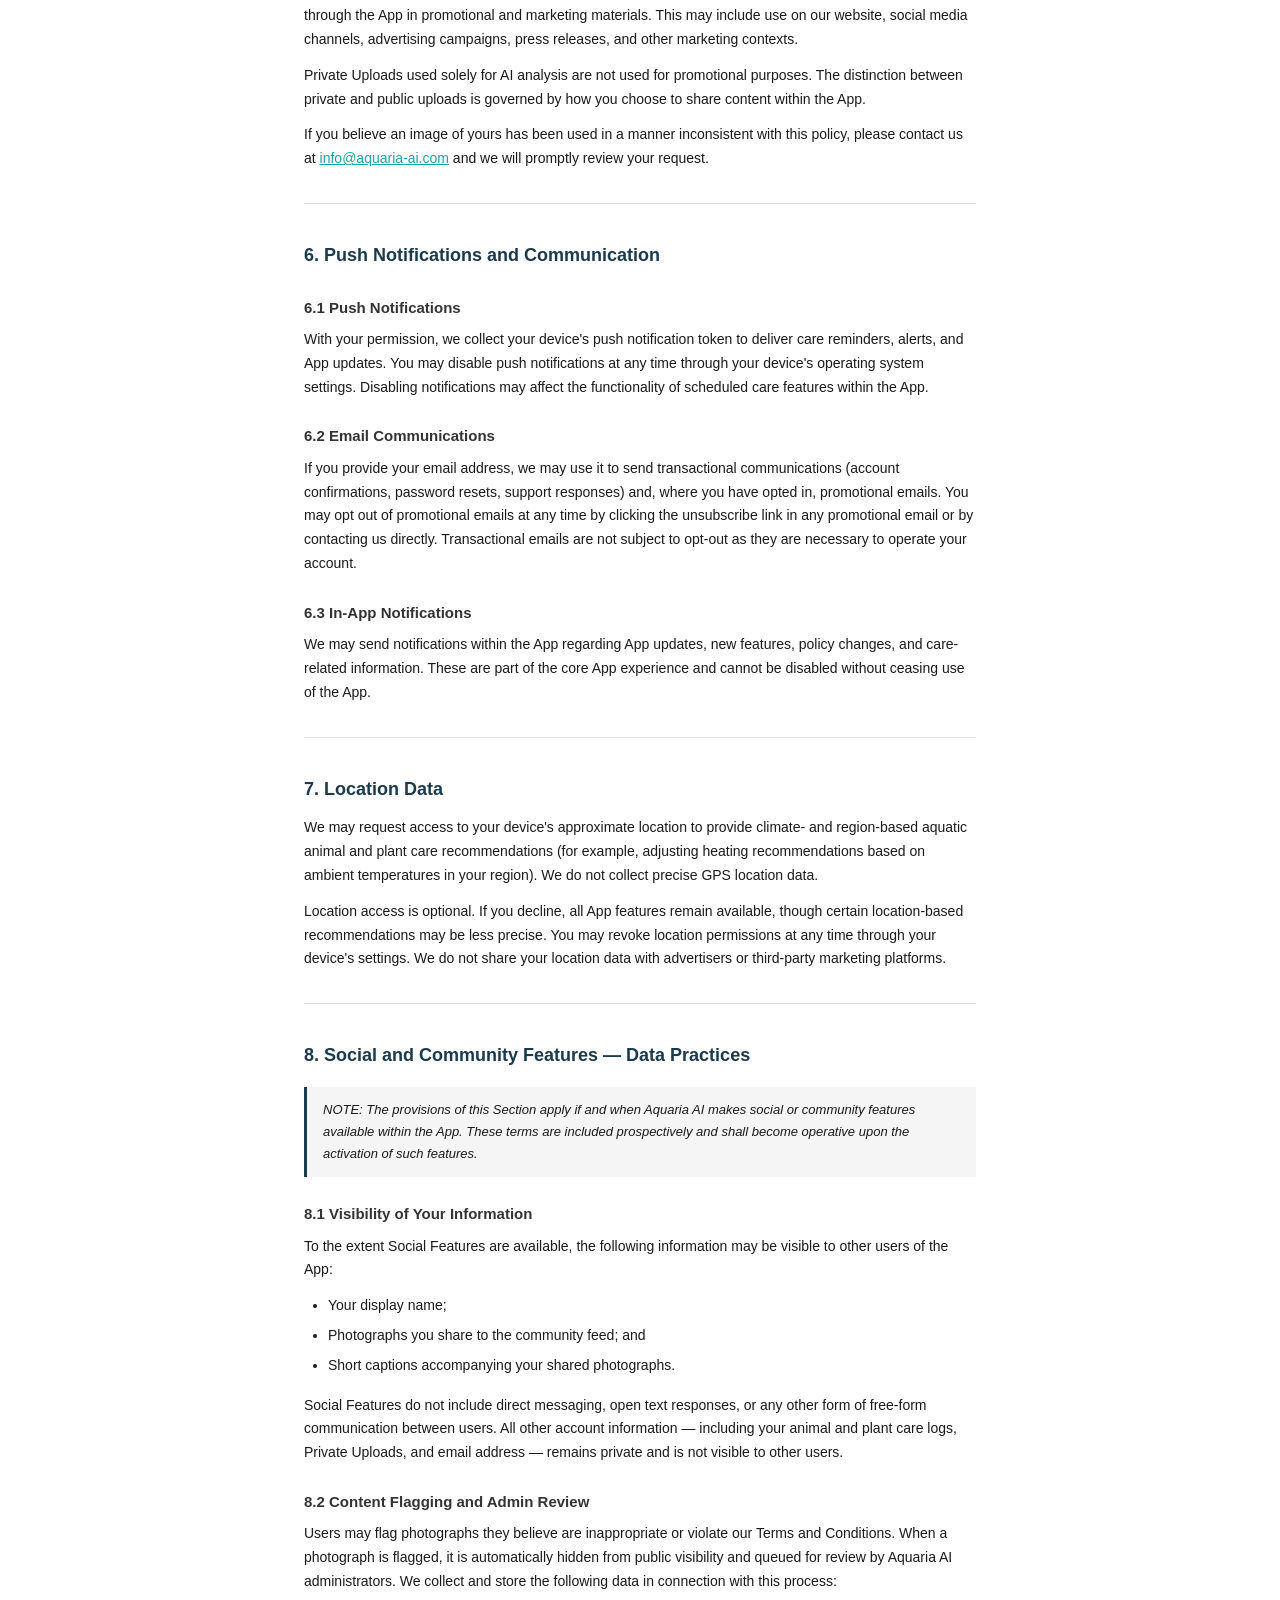
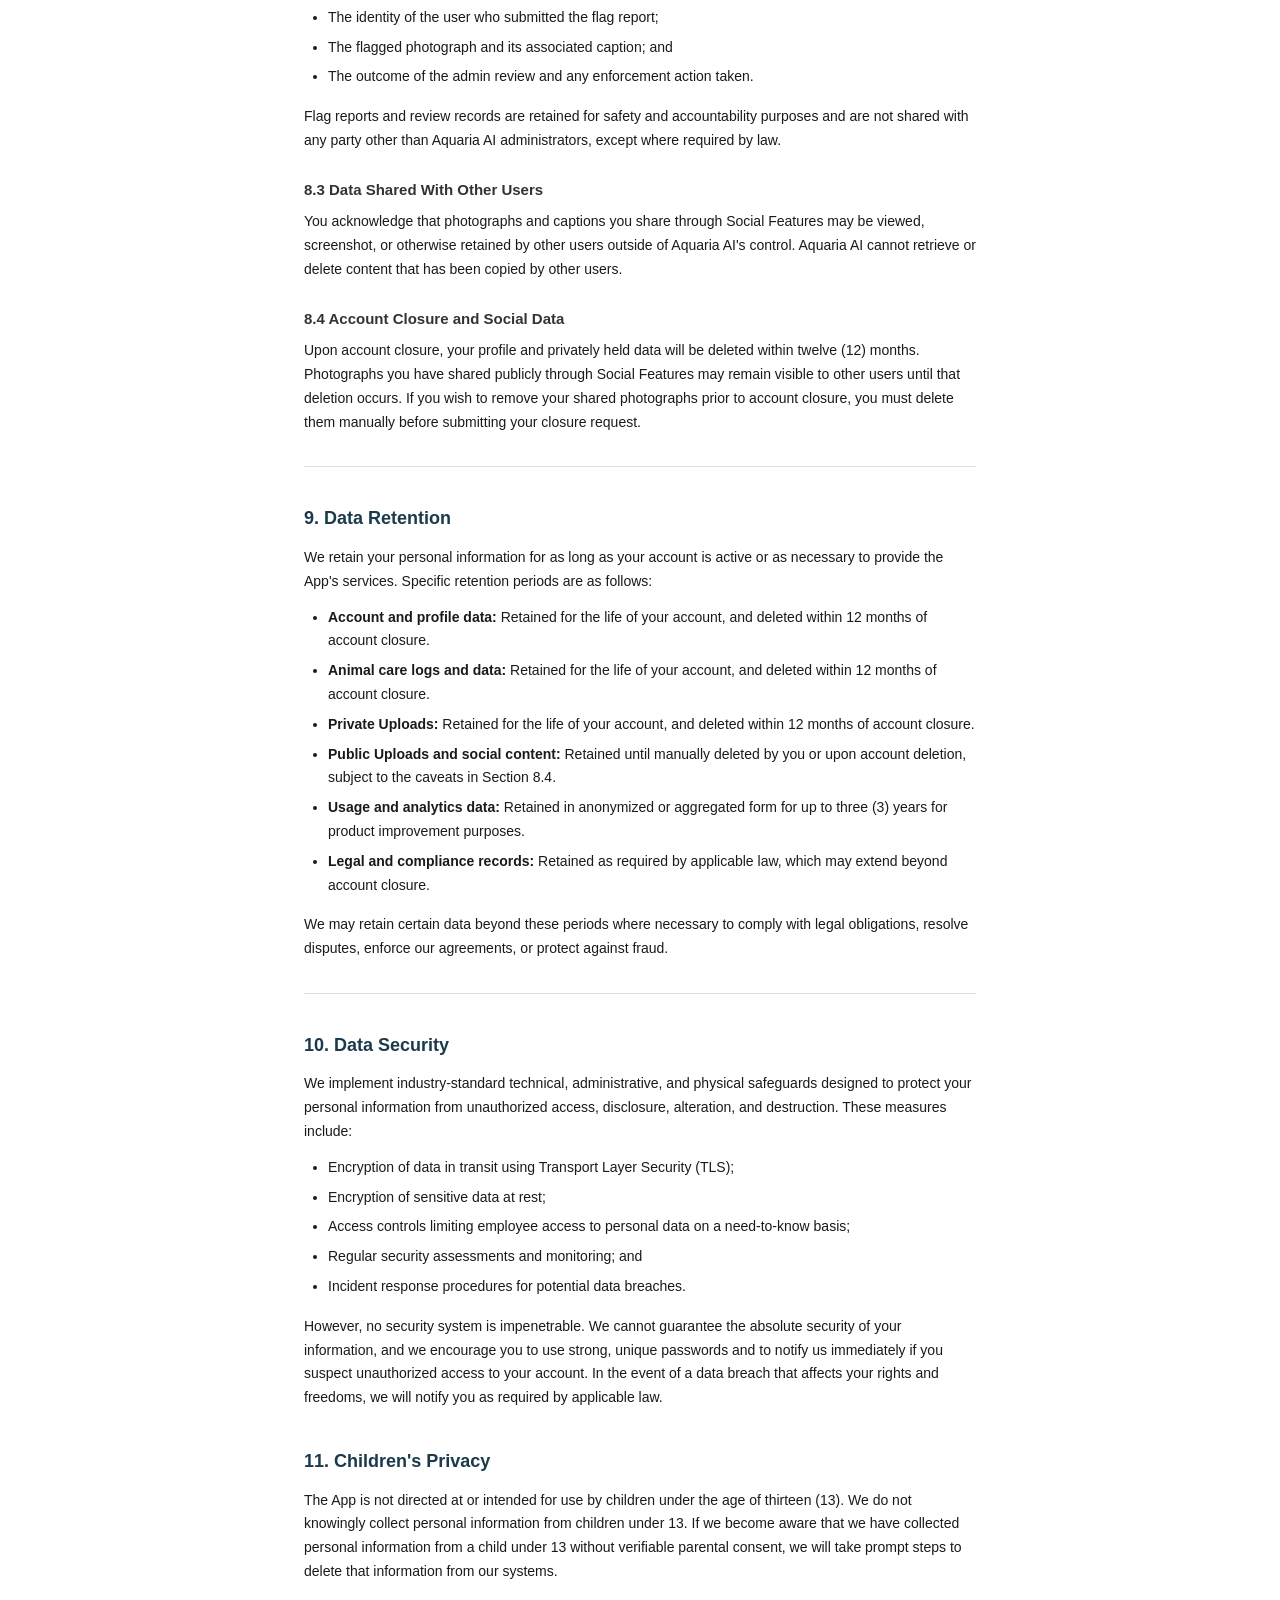
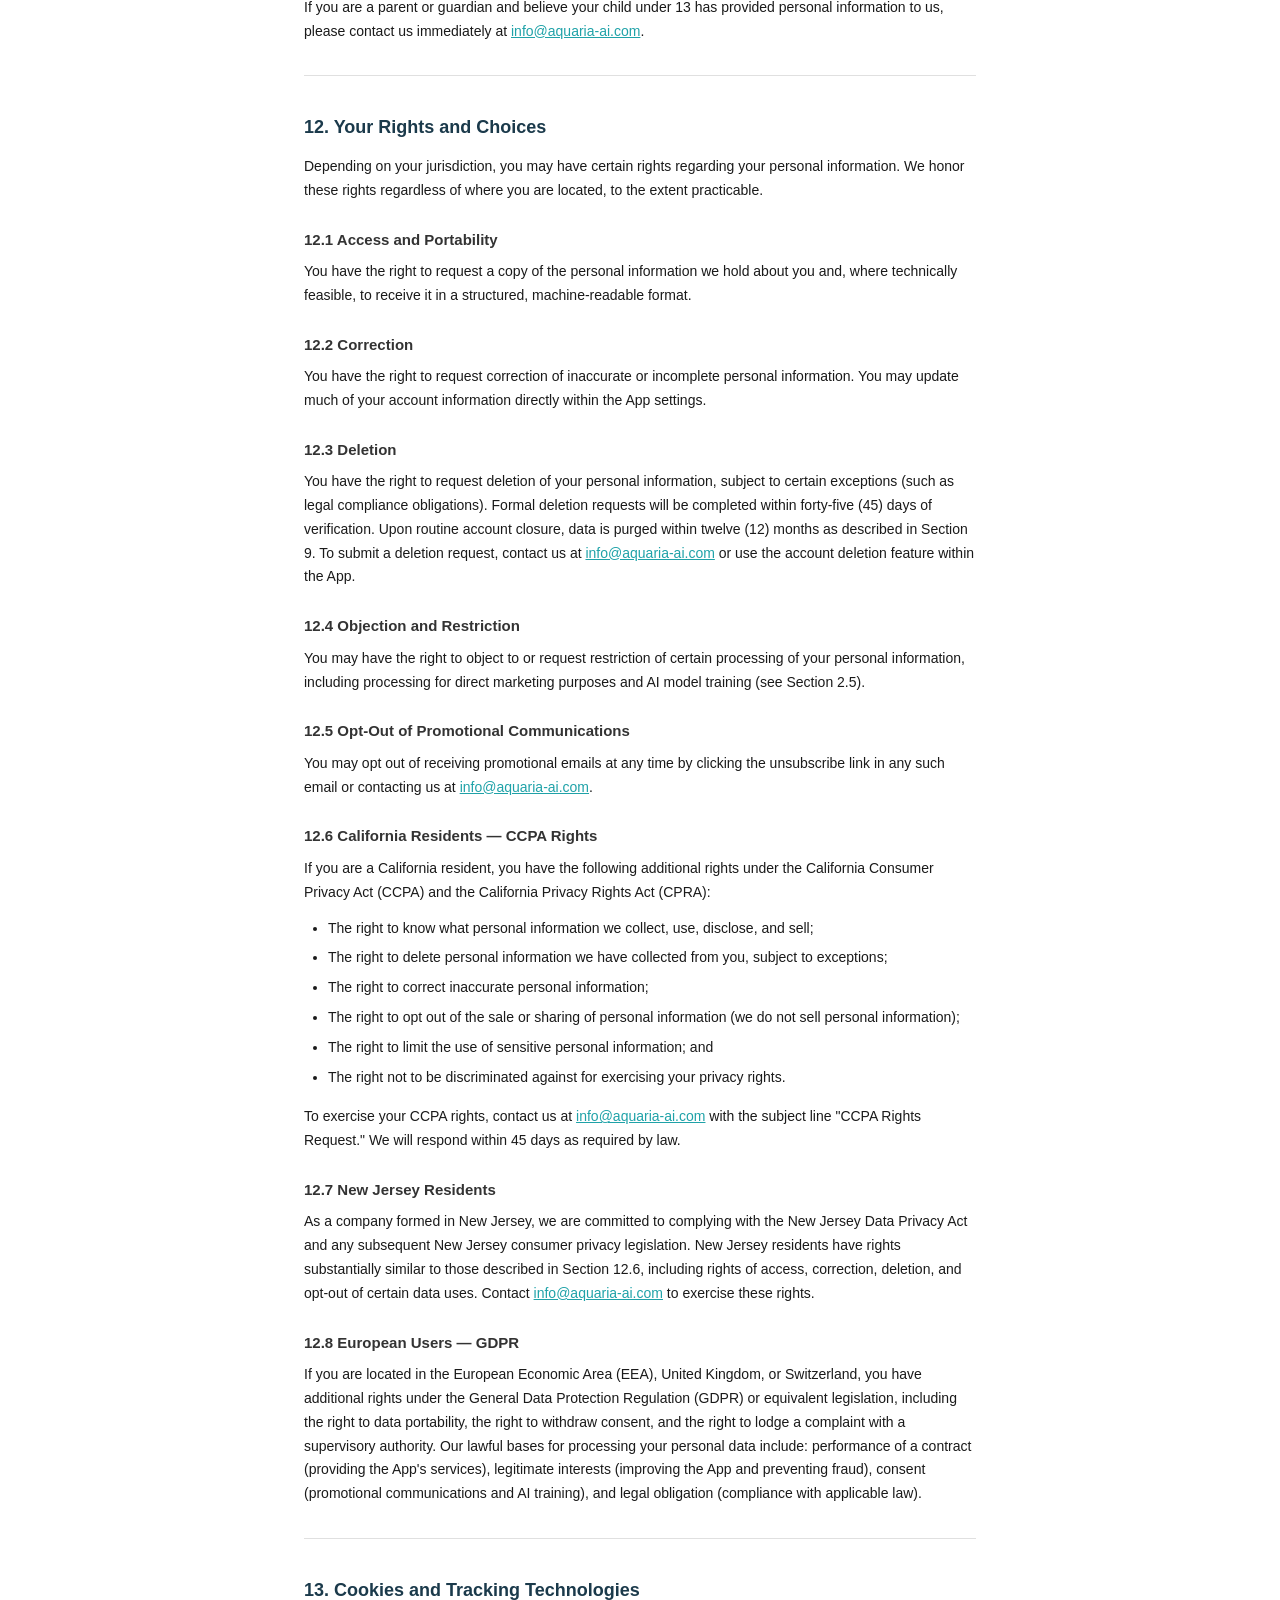
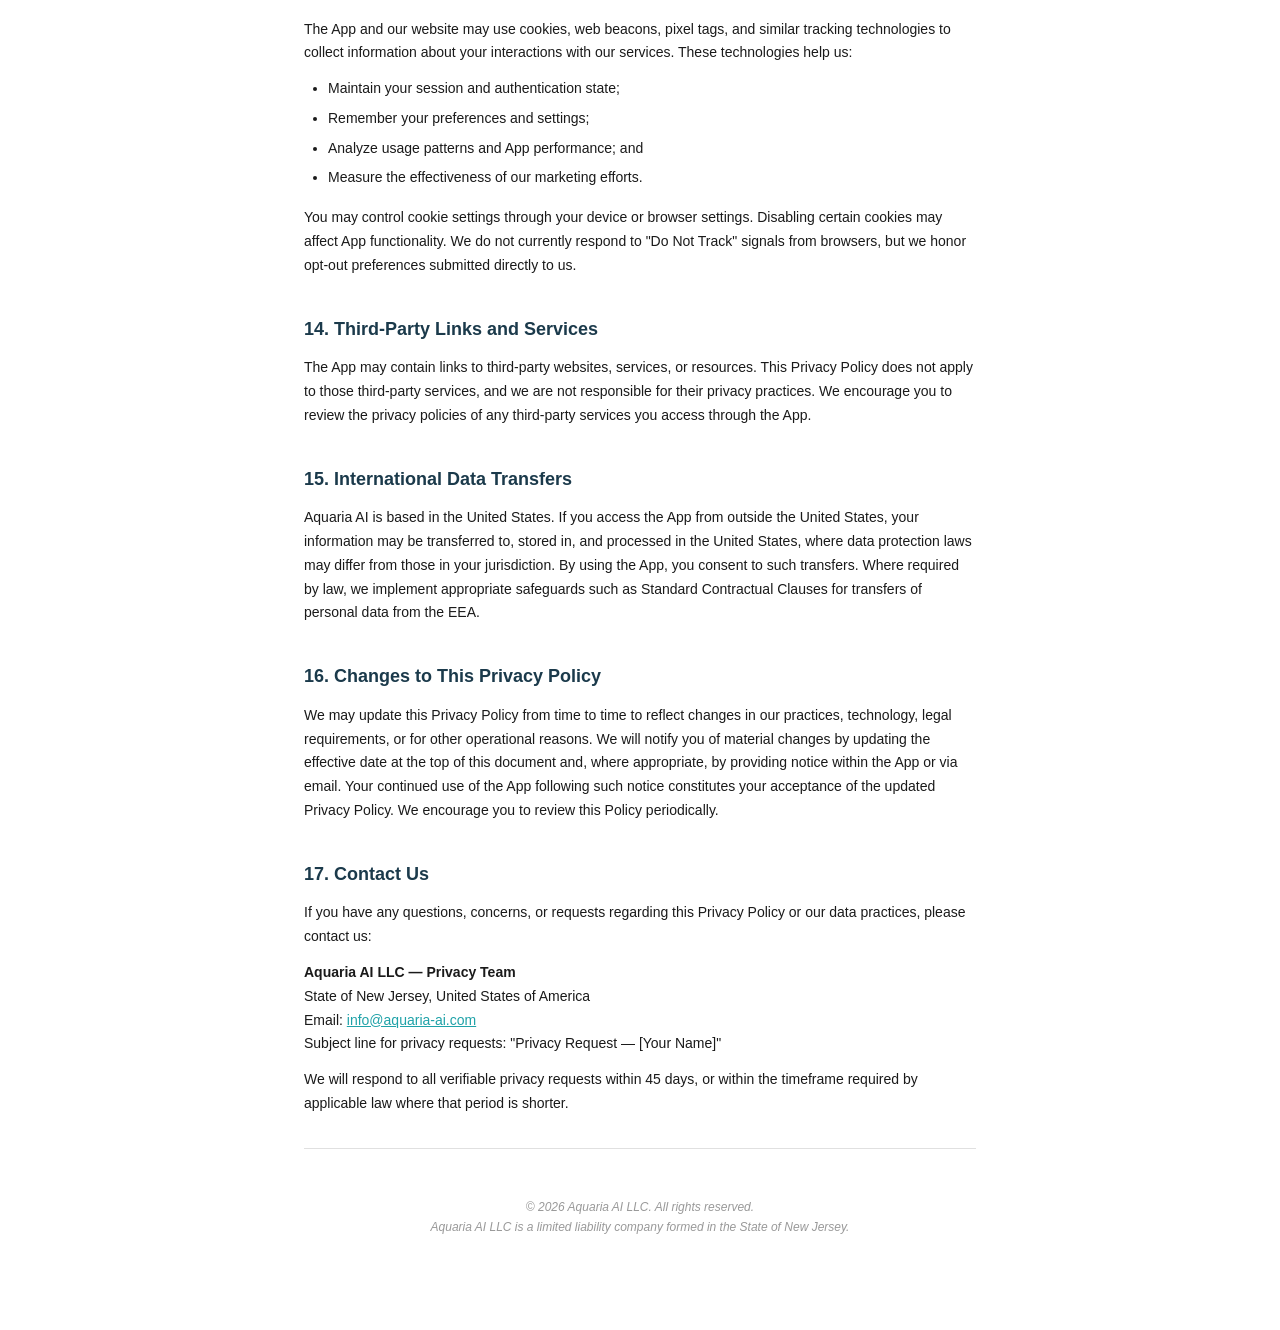
==== commit 2d0c4727: "Update privacy policy and terms with plant care references and revised social features Co-Authored-B" ====
--- a/docs/privacy.html
+++ b/docs/privacy.html
@@ -40,6 +40,7 @@
     <p>This Privacy Policy is incorporated by reference into and forms part of our <a href="/terms">Terms and Conditions of Use</a>. Capitalized terms not defined herein have the meanings given to them in the Terms and Conditions.</p>
 
     <h2>1. Information We Collect</h2>
+    <p>We collect information in the following categories depending on how you use the App:</p>
 
     <h3>1.1 Information You Provide Directly</h3>
     <table>
@@ -68,13 +69,14 @@
     <hr>
 
     <h2>2. How We Use Your Information</h2>
+    <p>We use the information we collect for the following purposes:</p>
 
     <h3>2.1 To Provide and Operate the App</h3>
     <ul>
       <li>Generate AI-powered care recommendations tailored to your animals and tank conditions;</li>
       <li>Deliver scheduled notifications, reminders, and care alerts;</li>
       <li>Maintain and authenticate your account;</li>
-      <li>Process and store your care logs, animal profiles, and uploaded images on our servers; and</li>
+      <li>Process and store your care logs, animal and plant profiles, and uploaded images on our servers; and</li>
       <li>Enable communication between you and our support team.</li>
     </ul>
 
@@ -102,7 +104,7 @@
     </ul>
 
     <h3>2.5 AI Model Training &mdash; Opt-Out</h3>
-    <p>We may use your data, including animal care information and, if extended to image processing in the future, uploaded images, in anonymized or aggregated form to improve our AI models. If you wish to opt out of your data being used for AI model training purposes, you may do so by contacting us at <a href="mailto:info@aquaria-ai.com">info@aquaria-ai.com</a> or adjusting your preferences in the App settings where available. Opting out does not affect our use of your data to provide the core services of the App.</p>
+    <p>We may use your data, including animal and plant care information and, if extended to image processing in the future, uploaded images, in anonymized or aggregated form to improve our AI models. If you wish to opt out of your data being used for AI model training purposes, you may do so by contacting us at <a href="mailto:info@aquaria-ai.com">info@aquaria-ai.com</a> or adjusting your preferences in the App settings where available. Opting out does not affect our use of your data to provide the core services of the App.</p>
 
     <hr>
 
@@ -112,7 +114,7 @@
     <h3>3.1 Service Providers</h3>
     <p>We share information with third-party vendors and service providers who assist us in operating the App, including:</p>
     <ul>
-      <li>Third-party AI model providers that process your animal care data to generate recommendations. Uploaded images are not currently transmitted to third-party AI providers, though we reserve the right to do so in the future as described in Section 3.2;</li>
+      <li>Third-party AI model providers that process your animal and plant care data to generate recommendations. Uploaded images are not currently transmitted to third-party AI providers, though we reserve the right to do so in the future as described in Section 3.2;</li>
       <li>Cloud hosting and infrastructure providers that store your data;</li>
       <li>Analytics providers that help us understand App usage;</li>
       <li>Push notification delivery services; and</li>
@@ -121,8 +123,8 @@
     <p>These service providers operate under their own terms of service and privacy policies. We encourage you to review the privacy practices of key third-party providers whose services are integral to the App. We take reasonable steps to select providers whose data practices are consistent with applicable law, but we do not guarantee or accept liability for the independent data practices of any third-party service provider.</p>
 
     <h3>3.2 AI Model Providers &mdash; Special Disclosure</h3>
-    <p>The App currently relies on third-party AI model providers to process your animal care data and generate recommendations. Your animal care information &mdash; including species data, tank parameters, care logs, and related inputs &mdash; is transmitted to those providers for this purpose.</p>
-    <p>Uploaded images are not currently transmitted to any third-party AI provider. We reserve the right to extend third-party AI processing to uploaded images in the future, in which case this Policy will be updated to reflect that change prior to such processing occurring. We disclose categories of third-party providers rather than specific provider identities in this Policy. If you wish to know the specific third-party providers who have processed your personal data, you may submit a request to <a href="mailto:info@aquaria-ai.com">info@aquaria-ai.com</a> and we will respond within thirty (30) days. These providers operate under their own privacy policies and terms of service. We take reasonable steps to select AI providers whose data practices are consistent with applicable law, but we cannot guarantee their independent practices.</p>
+    <p>The App currently relies on third-party AI model providers to process your animal and plant care data and generate recommendations. Your animal and plant care information &mdash; including species data, tank parameters, care logs, and related inputs &mdash; is transmitted to those providers for this purpose. Uploaded images are not currently transmitted to any third-party AI provider. We reserve the right to extend third-party AI processing to uploaded images in the future, in which case this Policy will be updated to reflect that change prior to such processing occurring.</p>
+    <p>We disclose categories of third-party providers rather than specific provider identities in this Policy. If you wish to know the specific third-party providers who have processed your personal data, you may submit a request to <a href="mailto:info@aquaria-ai.com">info@aquaria-ai.com</a> and we will respond within thirty (30) days. These providers operate under their own privacy policies and terms of service. We take reasonable steps to select AI providers whose data practices are consistent with applicable law, but we cannot guarantee their independent practices.</p>
 
     <h3>3.3 Legal Requirements</h3>
     <p>We may disclose your information if required to do so by law, court order, or governmental authority, or if we believe in good faith that such disclosure is necessary to: (a) comply with a legal obligation; (b) protect the rights or safety of Aquaria AI, our users, or the public; or (c) detect, prevent, or address fraud or security issues.</p>
@@ -175,7 +177,7 @@
     <hr>
 
     <h2>7. Location Data</h2>
-    <p>We may request access to your device's approximate location to provide climate- and region-based aquatic care recommendations (for example, adjusting heating recommendations based on ambient temperatures in your region). We do not collect precise GPS location data.</p>
+    <p>We may request access to your device's approximate location to provide climate- and region-based aquatic animal and plant care recommendations (for example, adjusting heating recommendations based on ambient temperatures in your region). We do not collect precise GPS location data.</p>
     <p>Location access is optional. If you decline, all App features remain available, though certain location-based recommendations may be less precise. You may revoke location permissions at any time through your device's settings. We do not share your location data with advertisers or third-party marketing platforms.</p>
 
     <hr>
@@ -184,26 +186,28 @@
     <div class="note-box">NOTE: The provisions of this Section apply if and when Aquaria AI makes social or community features available within the App. These terms are included prospectively and shall become operative upon the activation of such features.</div>
 
     <h3>8.1 Visibility of Your Information</h3>
-    <p>To the extent social or community features are available, certain information you provide may be visible to other users of the App, including:</p>
+    <p>To the extent Social Features are available, the following information may be visible to other users of the App:</p>
     <ul>
       <li>Your display name;</li>
-      <li>Content you post to public community feeds or forums;</li>
-      <li>Images you share publicly; and</li>
-      <li>Comments or responses you make on other users' posts.</li>
-    </ul>
-    <p>Information you choose to keep private &mdash; such as your animal care logs, Private Uploads, and account email &mdash; will not be visible to other users. You are responsible for the information you choose to share publicly within Social Features.</p>
-
-    <h3>8.2 Direct Messages</h3>
-    <p>If direct messaging features are available, messages you send to other users are stored on our servers to facilitate delivery. Aquaria AI personnel do not routinely access the content of private messages, but may do so in connection with: (a) a valid legal request; (b) investigation of a reported violation of our Terms and Conditions; or (c) detection of illegal activity or imminent safety threats. Message content may be retained for a period after deletion for legal compliance and safety purposes.</p>
+      <li>Photographs you share to the community feed; and</li>
+      <li>Short captions accompanying your shared photographs.</li>
+    </ul>
+    <p>Social Features do not include direct messaging, open text responses, or any other form of free-form communication between users. All other account information &mdash; including your animal and plant care logs, Private Uploads, and email address &mdash; remains private and is not visible to other users.</p>
+
+    <h3>8.2 Content Flagging and Admin Review</h3>
+    <p>Users may flag photographs they believe are inappropriate or violate our Terms and Conditions. When a photograph is flagged, it is automatically hidden from public visibility and queued for review by Aquaria AI administrators. We collect and store the following data in connection with this process:</p>
+    <ul>
+      <li>The identity of the user who submitted the flag report;</li>
+      <li>The flagged photograph and its associated caption; and</li>
+      <li>The outcome of the admin review and any enforcement action taken.</li>
+    </ul>
+    <p>Flag reports and review records are retained for safety and accountability purposes and are not shared with any party other than Aquaria AI administrators, except where required by law.</p>
 
     <h3>8.3 Data Shared With Other Users</h3>
-    <p>You acknowledge that information shared with other users through Social Features &mdash; including messages, comments, and publicly posted images &mdash; may be copied, shared, or retained by those users outside of Aquaria AI's control. Aquaria AI cannot retrieve or delete content that has been copied or re-shared by other users.</p>
-
-    <h3>8.4 Blocking and Privacy Controls</h3>
-    <p>Where Social Features are available, the App will provide tools to block or restrict interactions with other users. Blocking a user prevents them from seeing your future public posts and sending you direct messages, but does not remove content you have previously posted publicly or retroactively delete messages already delivered.</p>
-
-    <h3>8.5 Account Deletion and Social Data</h3>
-    <p>Upon account closure, your profile and privately held data will be deleted within twelve (12) months. However, content you have publicly posted through Social Features &mdash; such as comments or shared images &mdash; may remain visible to other users. If you wish to remove specific publicly posted content prior to account closure, you must do so manually before requesting closure.</p>
+    <p>You acknowledge that photographs and captions you share through Social Features may be viewed, screenshot, or otherwise retained by other users outside of Aquaria AI's control. Aquaria AI cannot retrieve or delete content that has been copied by other users.</p>
+
+    <h3>8.4 Account Closure and Social Data</h3>
+    <p>Upon account closure, your profile and privately held data will be deleted within twelve (12) months. Photographs you have shared publicly through Social Features may remain visible to other users until that deletion occurs. If you wish to remove your shared photographs prior to account closure, you must delete them manually before submitting your closure request.</p>
 
     <hr>
 
@@ -213,7 +217,7 @@
       <li><strong>Account and profile data:</strong> Retained for the life of your account, and deleted within 12 months of account closure.</li>
       <li><strong>Animal care logs and data:</strong> Retained for the life of your account, and deleted within 12 months of account closure.</li>
       <li><strong>Private Uploads:</strong> Retained for the life of your account, and deleted within 12 months of account closure.</li>
-      <li><strong>Public Uploads and social content:</strong> Retained until manually deleted by you or upon account deletion, subject to the caveats in Section 8.5.</li>
+      <li><strong>Public Uploads and social content:</strong> Retained until manually deleted by you or upon account deletion, subject to the caveats in Section 8.4.</li>
       <li><strong>Usage and analytics data:</strong> Retained in anonymized or aggregated form for up to three (3) years for product improvement purposes.</li>
       <li><strong>Legal and compliance records:</strong> Retained as required by applicable law, which may extend beyond account closure.</li>
     </ul>
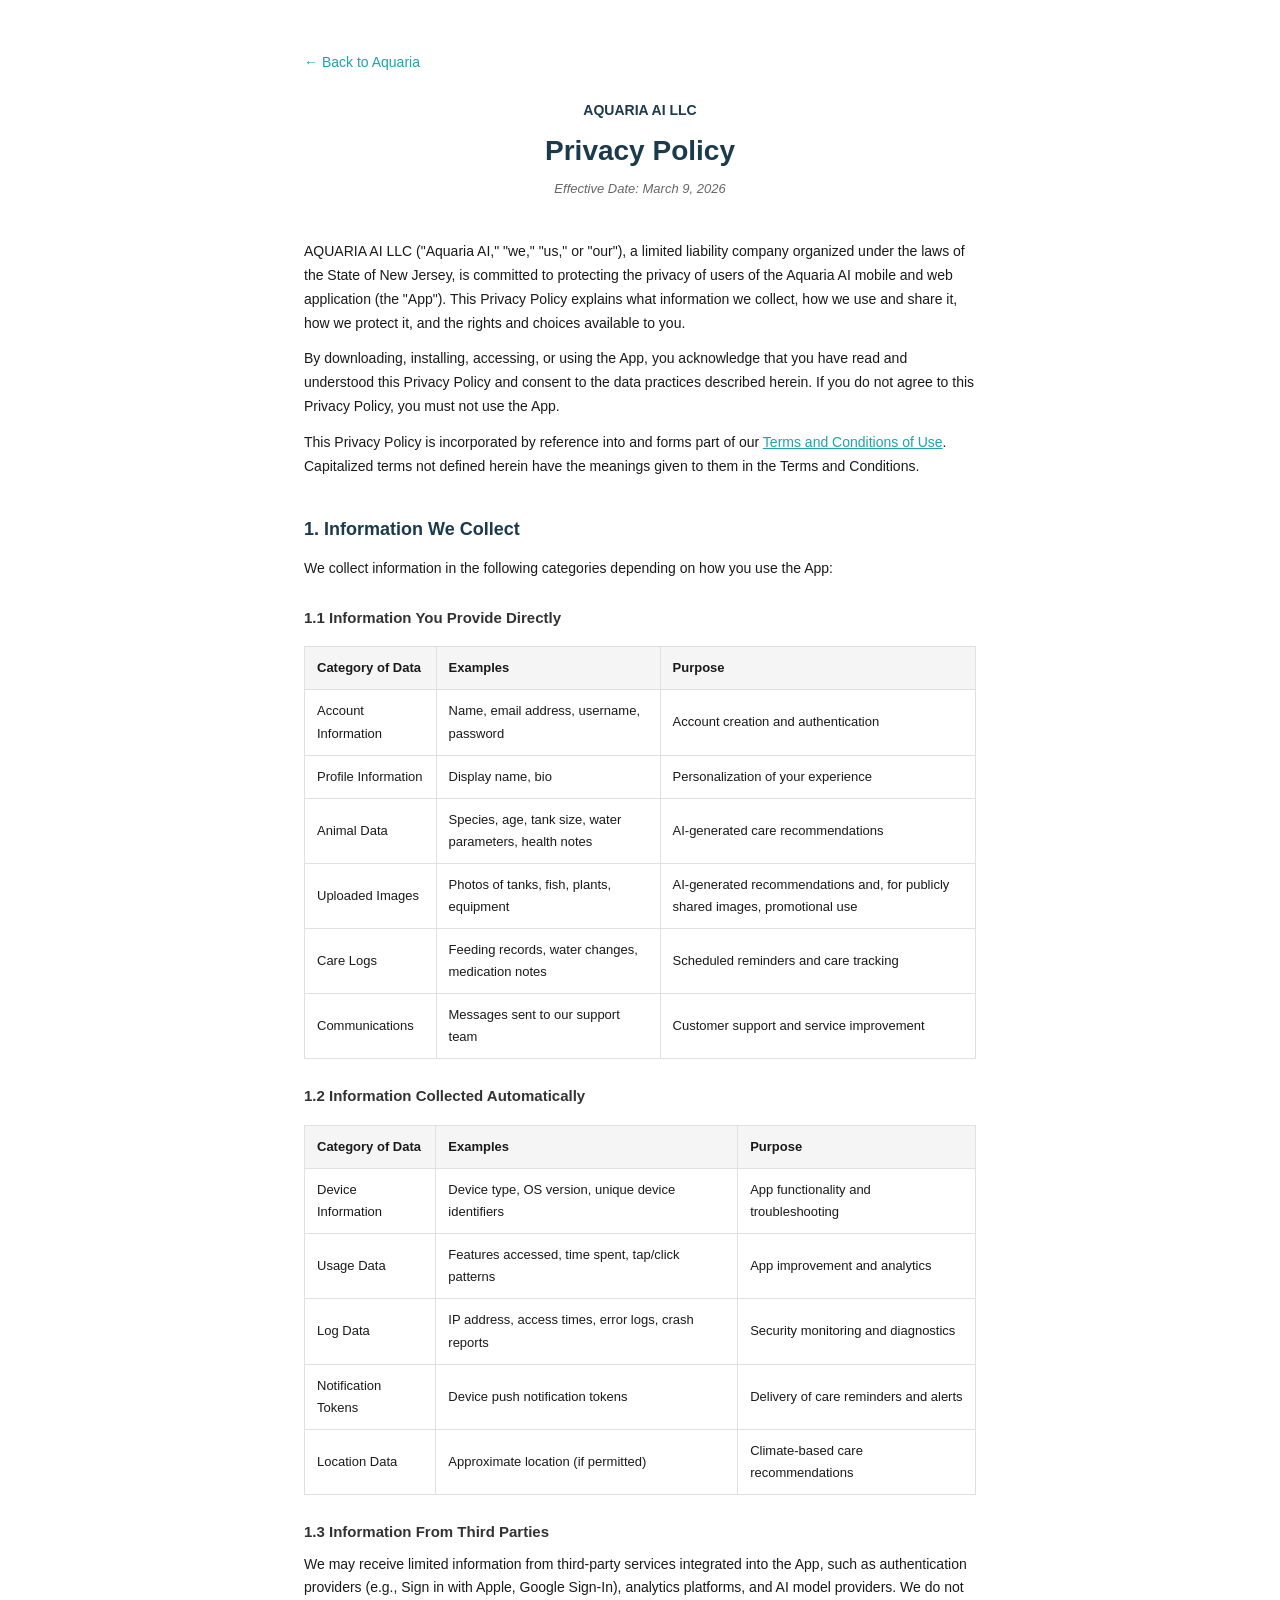
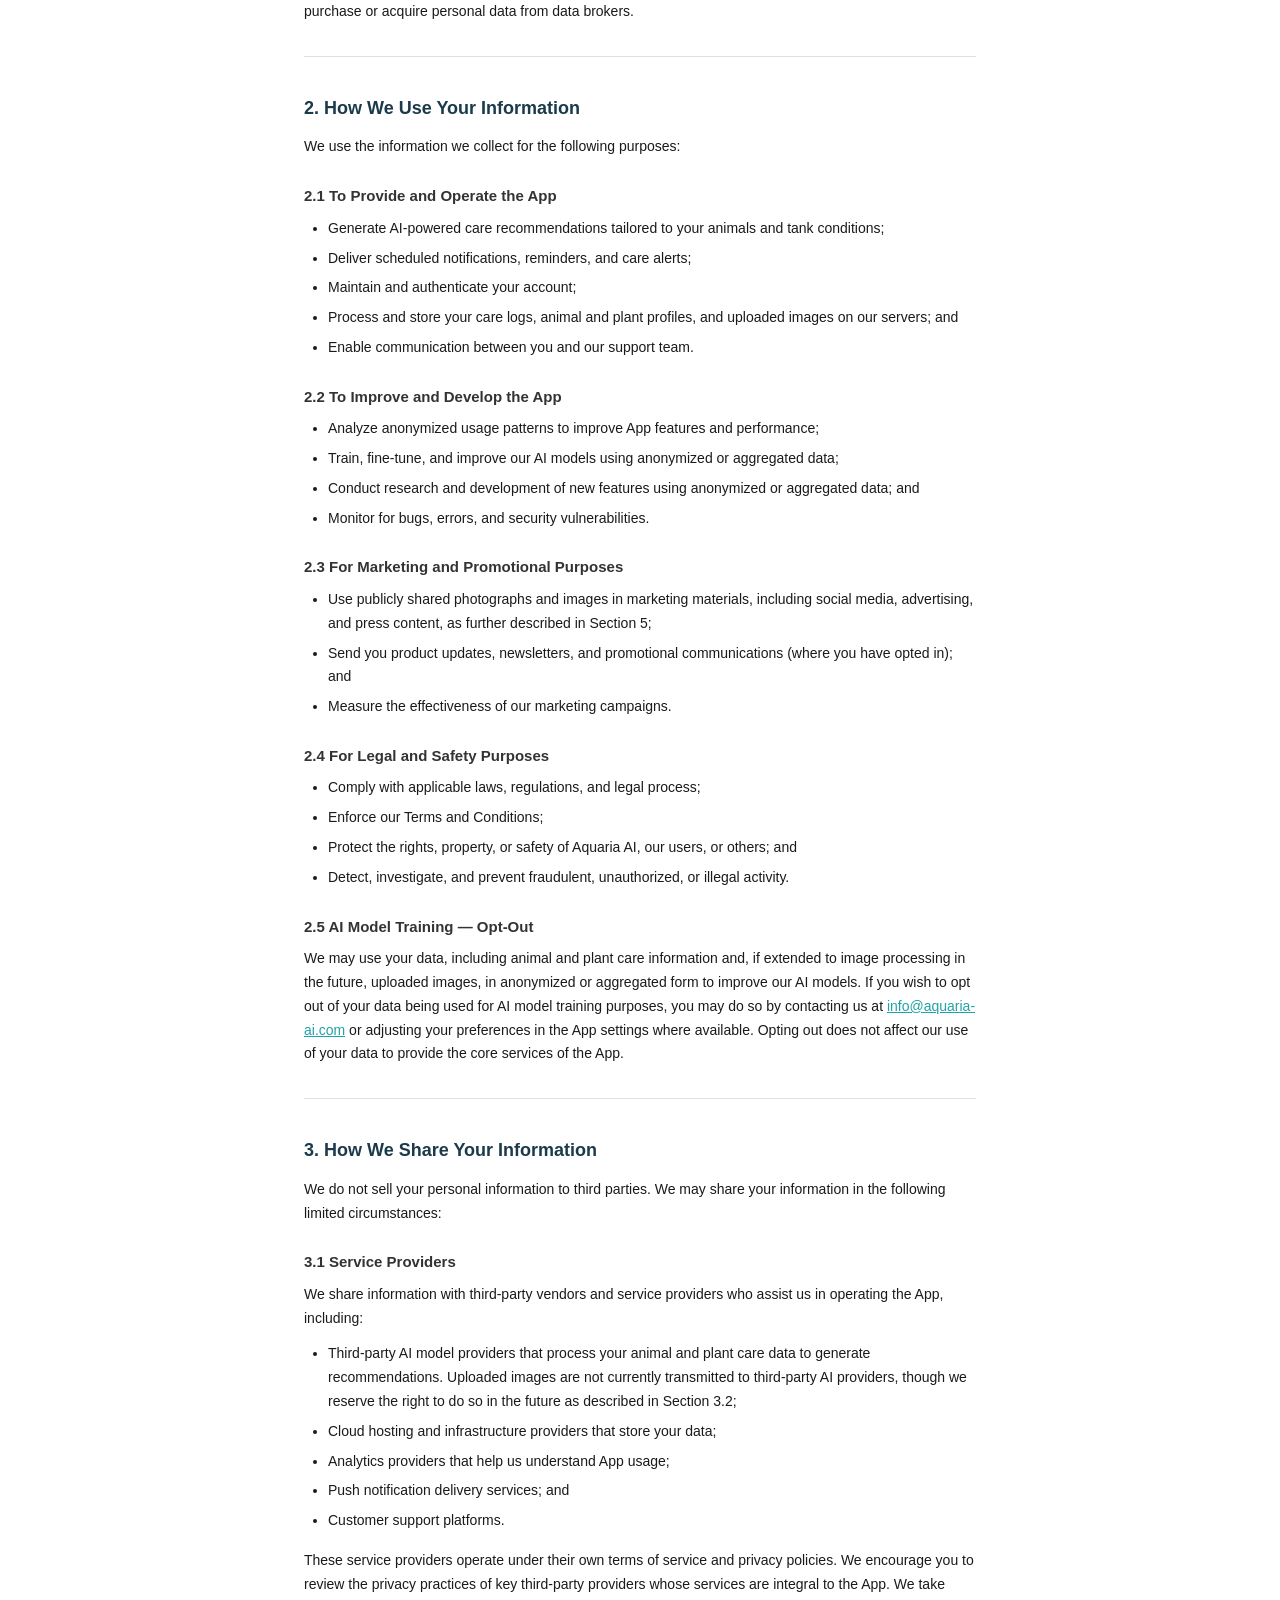
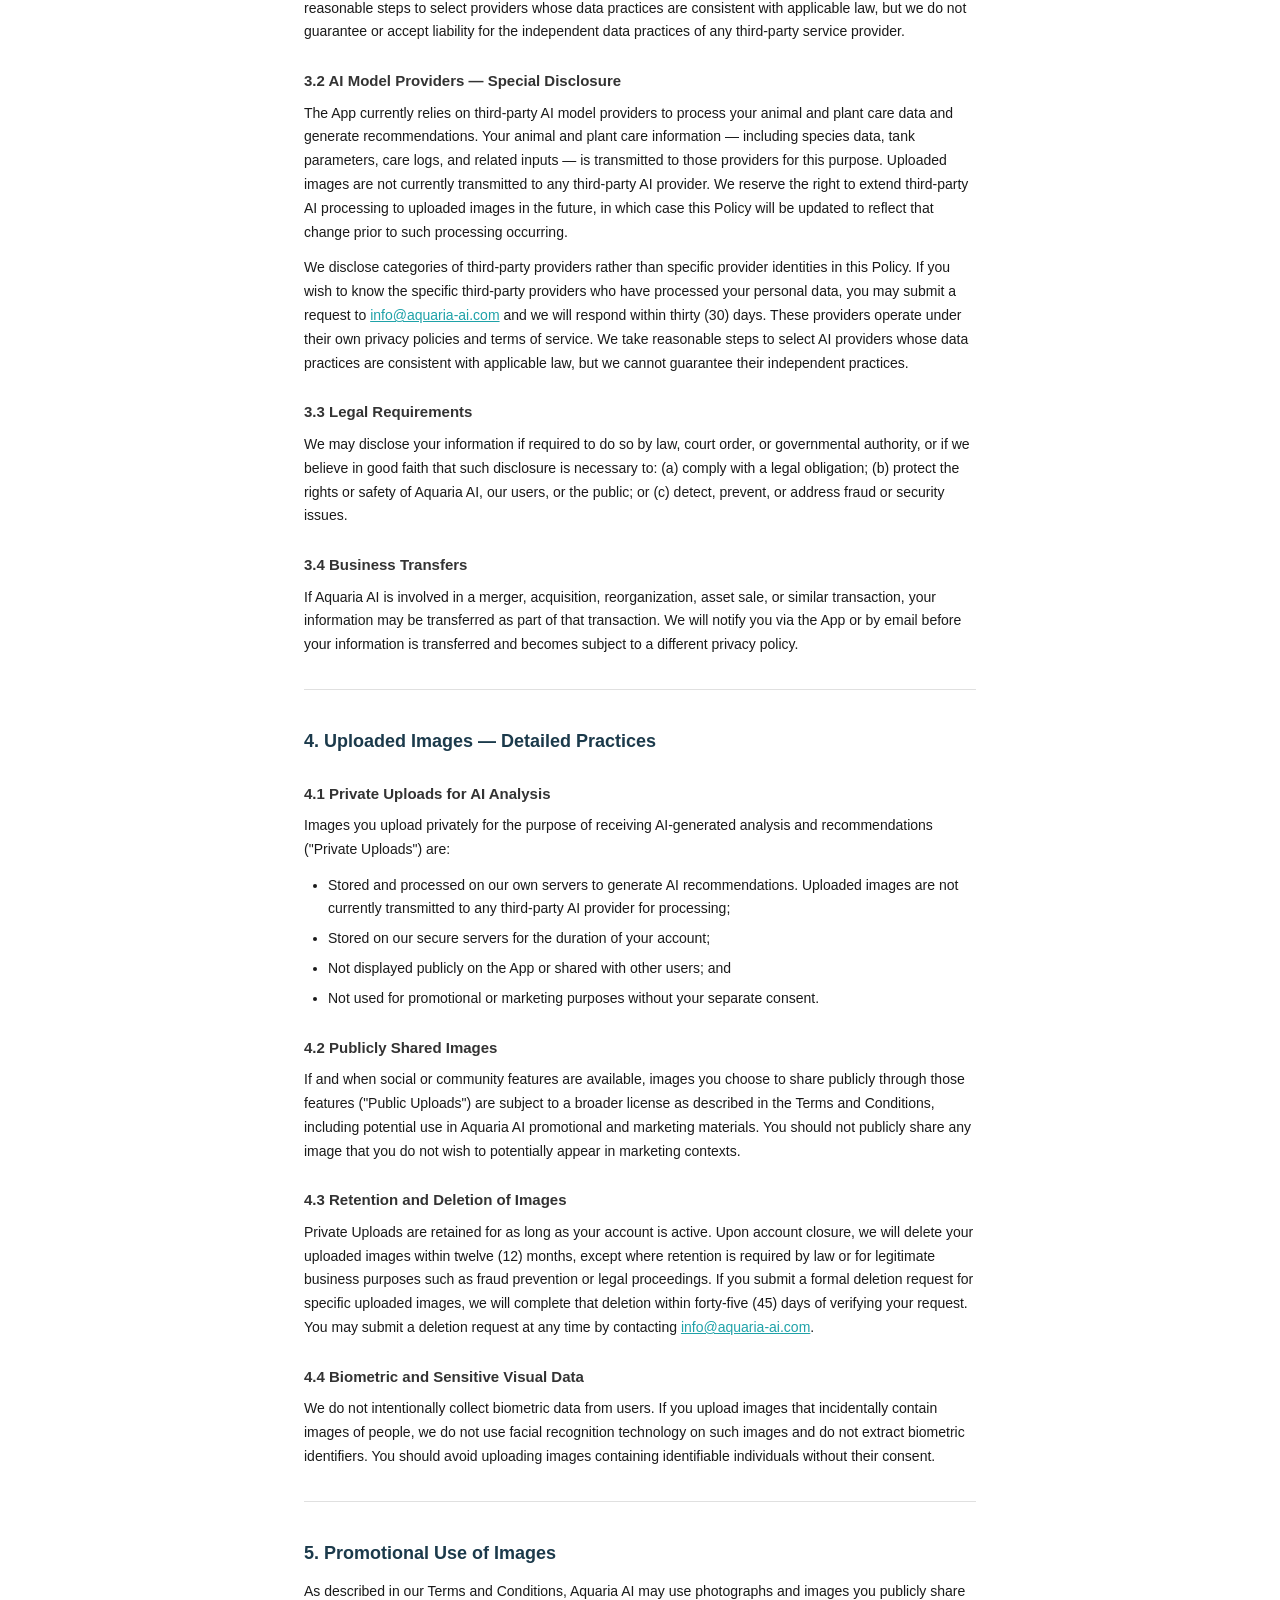
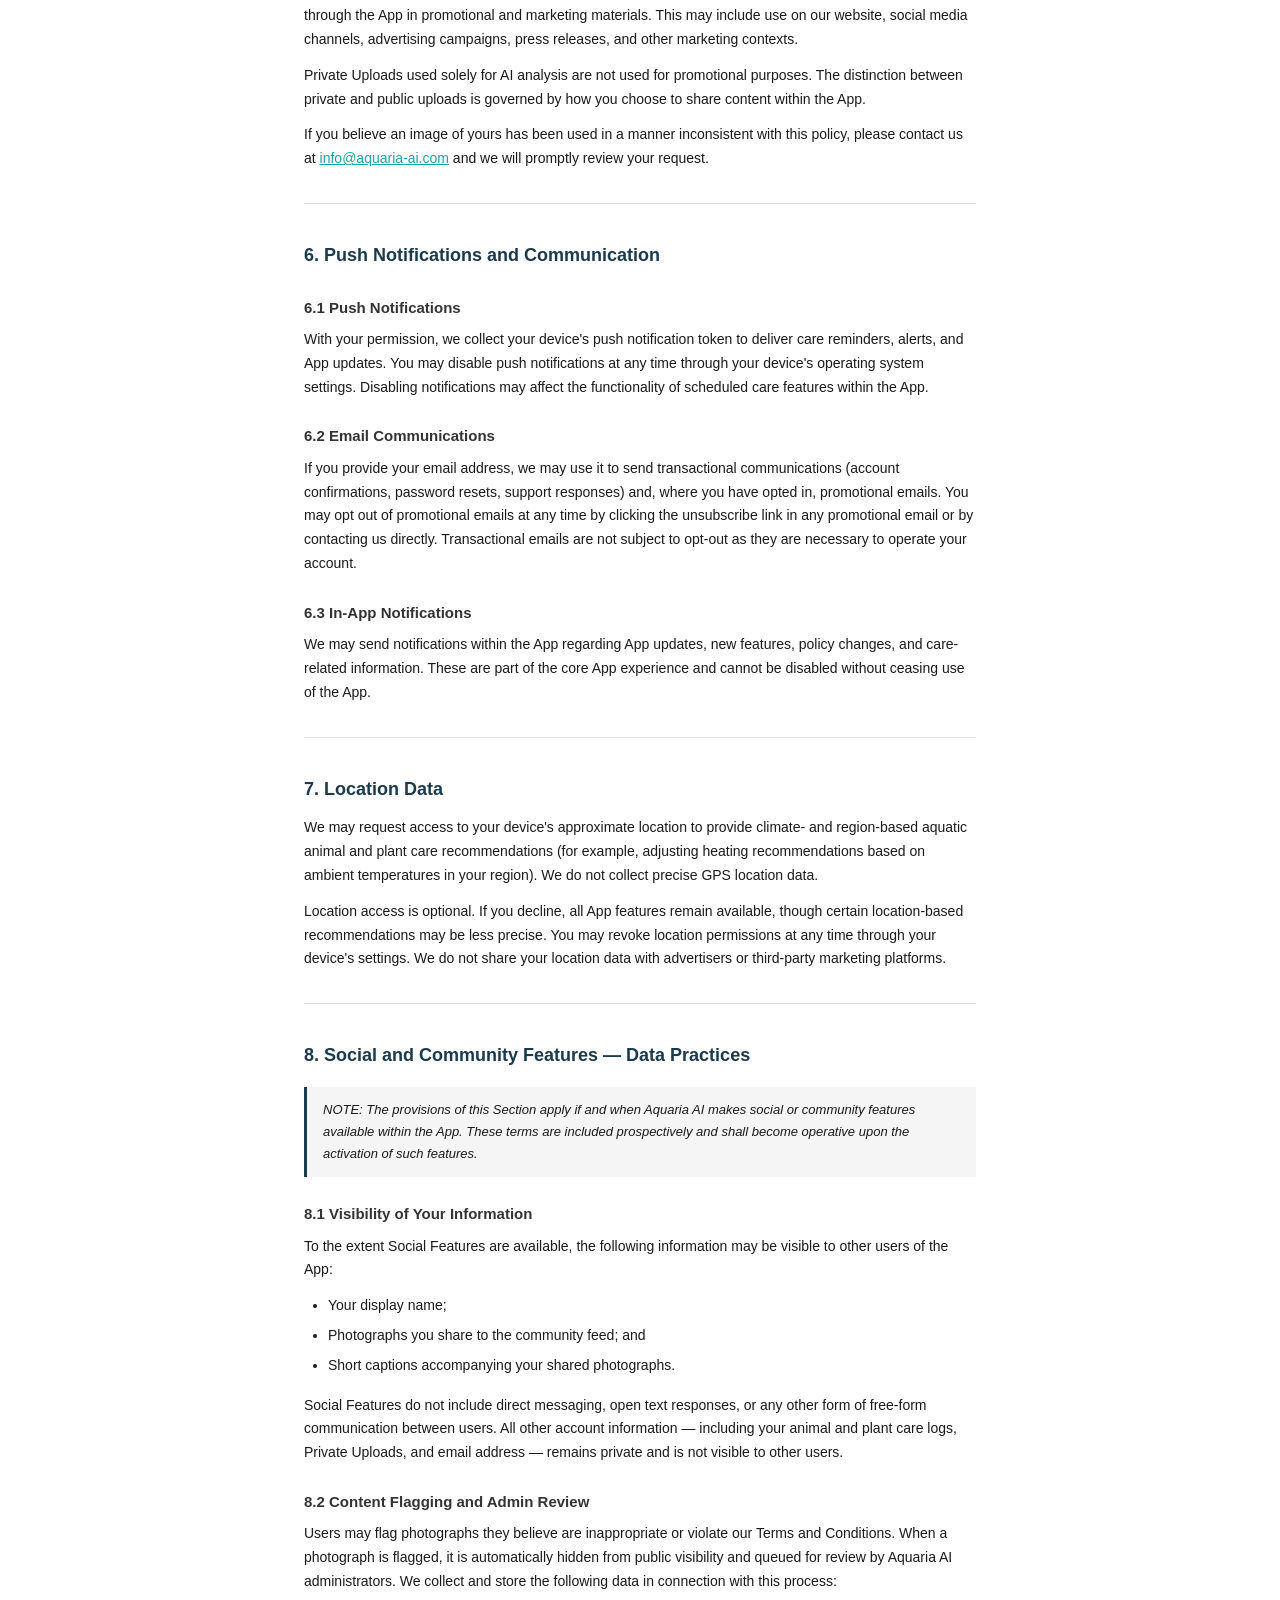
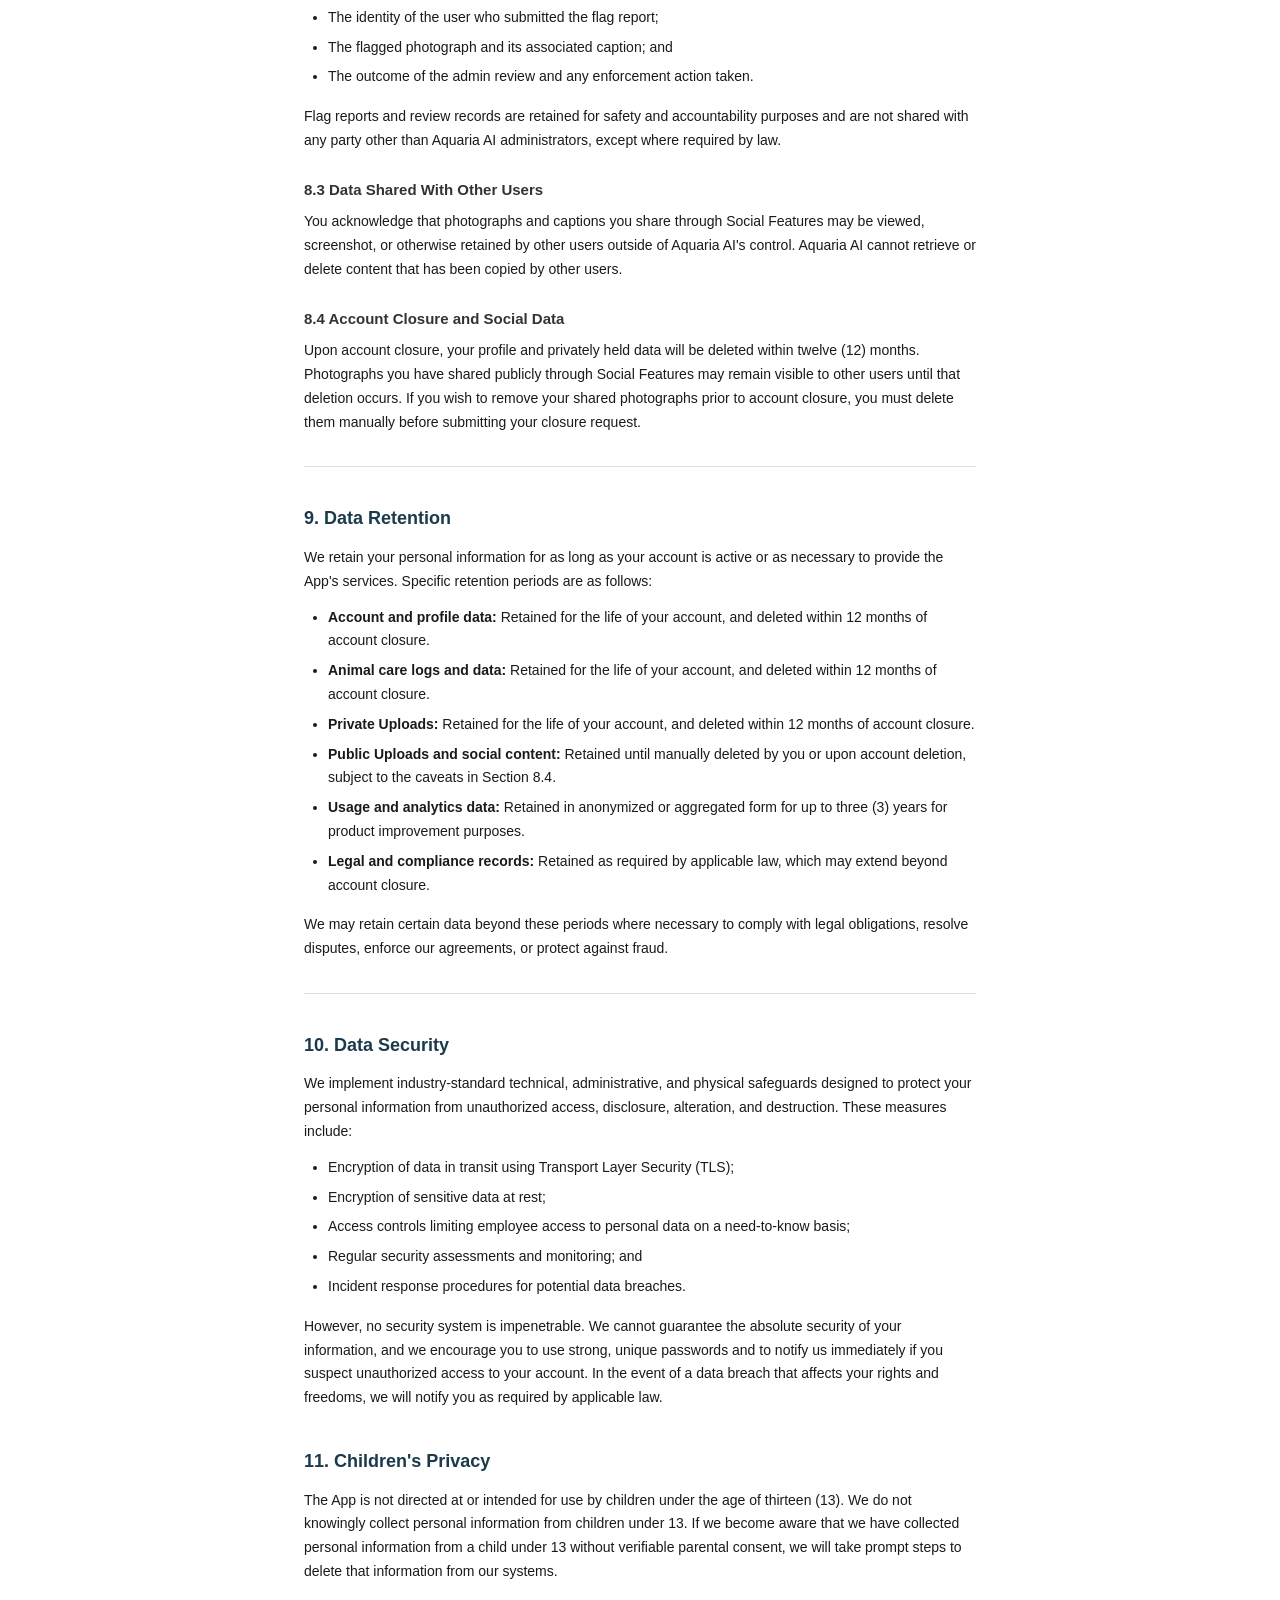
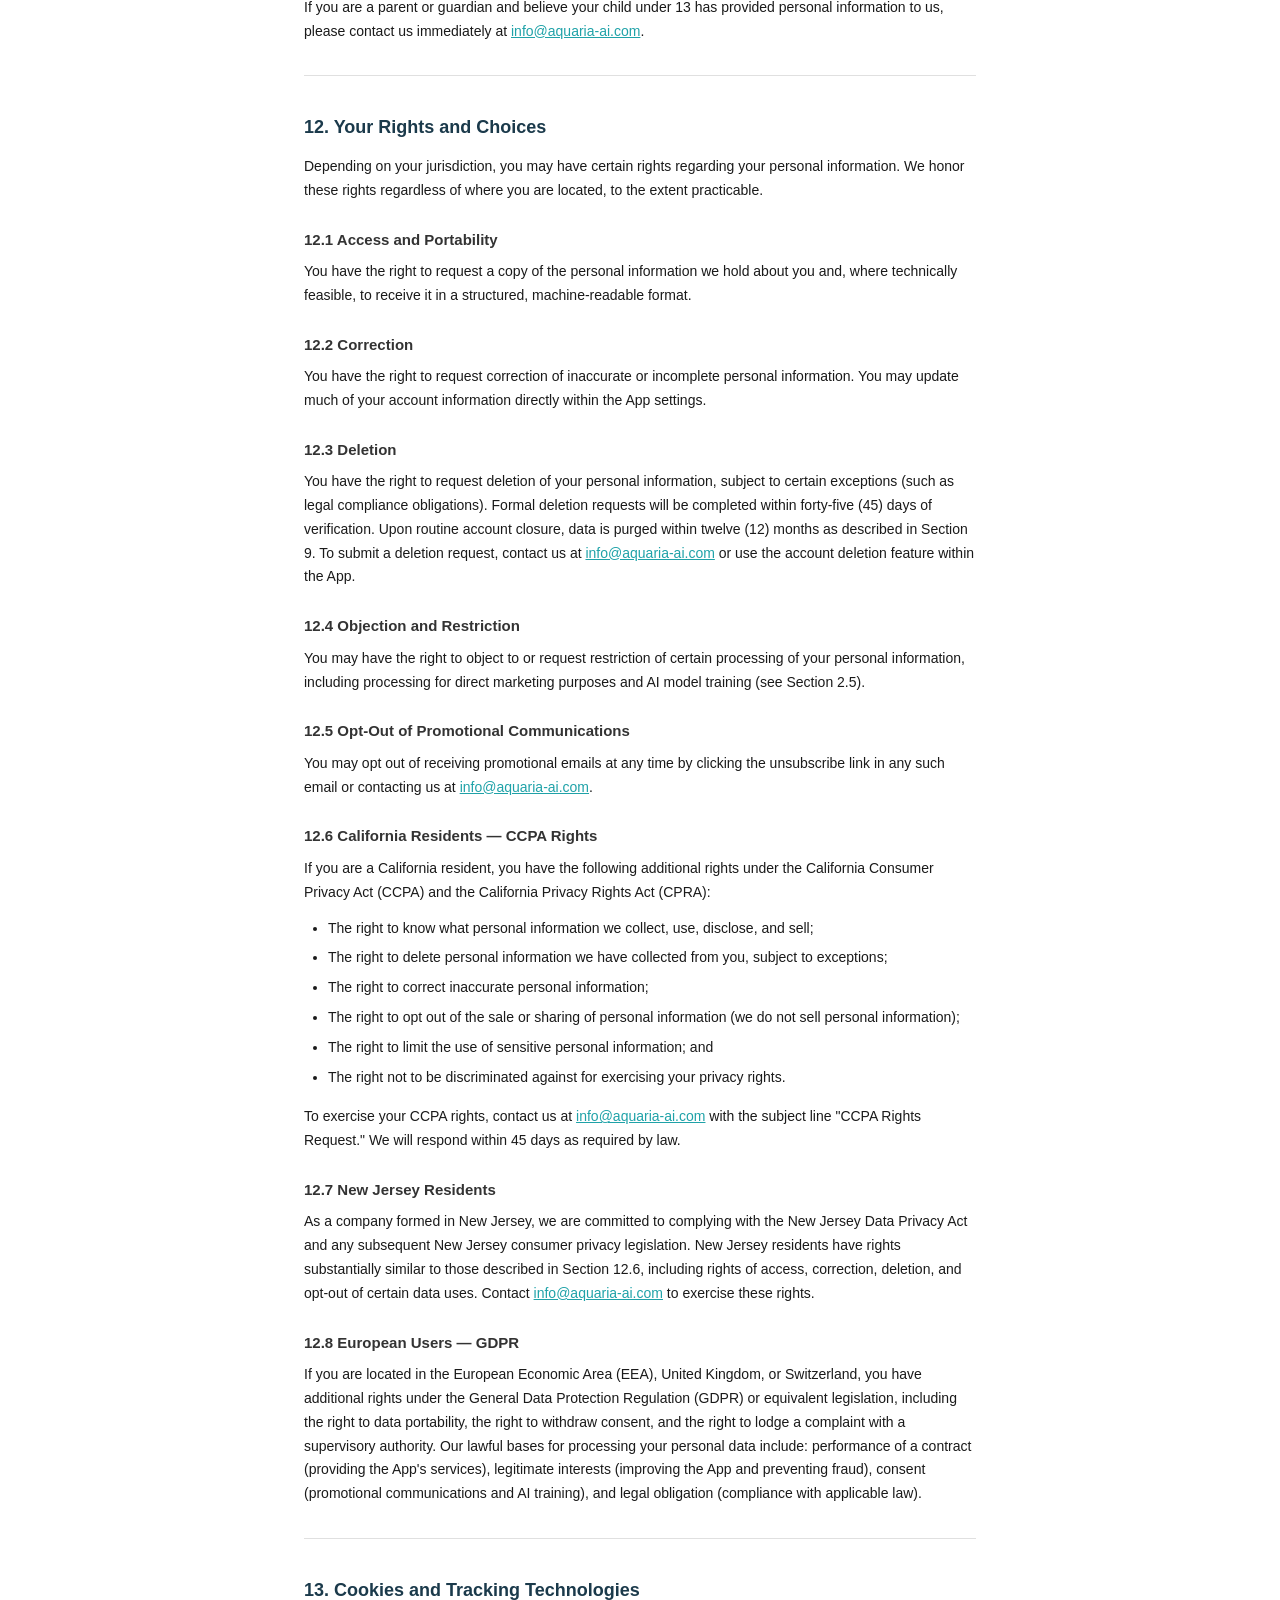
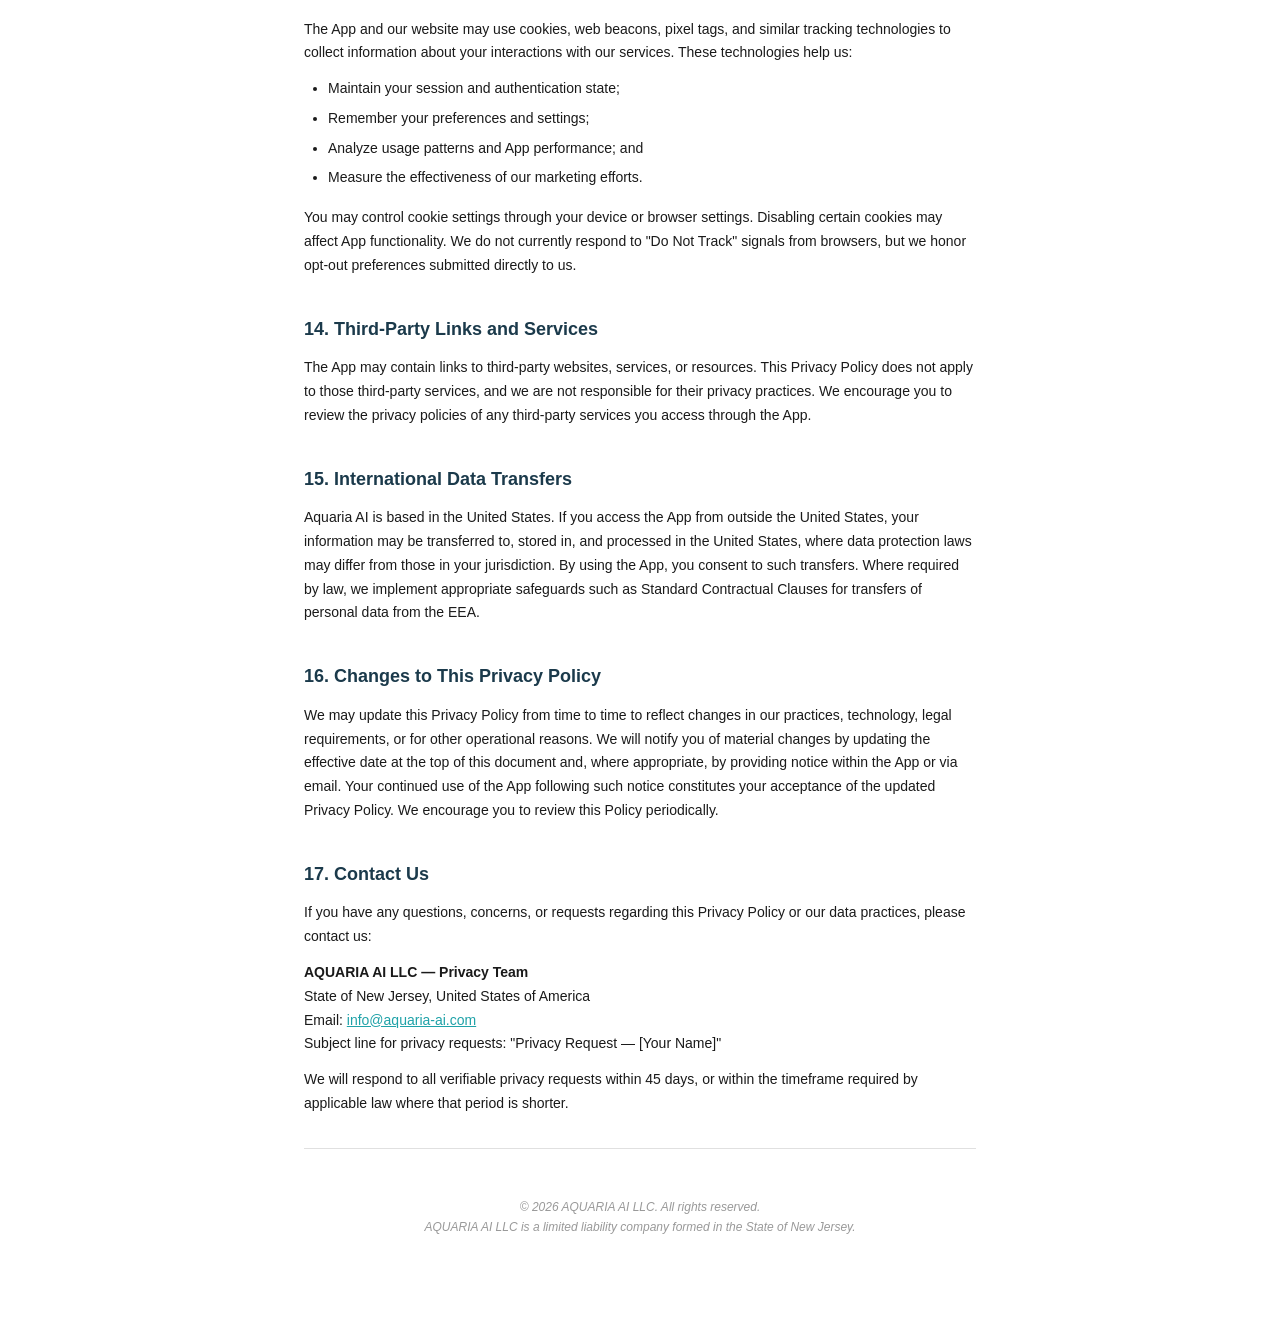
==== commit eee891e4: "Capitalize Aquaria AI LLC to all caps in privacy policy and terms Co-Authored-By: Claude Opus 4.6 <n" ====
--- a/docs/privacy.html
+++ b/docs/privacy.html
@@ -35,7 +35,7 @@
     <h1>Privacy Policy</h1>
     <p class="subtitle">Effective Date: March 9, 2026</p>
 
-    <p>Aquaria AI LLC ("Aquaria AI," "we," "us," or "our"), a limited liability company organized under the laws of the State of New Jersey, is committed to protecting the privacy of users of the Aquaria AI mobile and web application (the "App"). This Privacy Policy explains what information we collect, how we use and share it, how we protect it, and the rights and choices available to you.</p>
+    <p>AQUARIA AI LLC ("Aquaria AI," "we," "us," or "our"), a limited liability company organized under the laws of the State of New Jersey, is committed to protecting the privacy of users of the Aquaria AI mobile and web application (the "App"). This Privacy Policy explains what information we collect, how we use and share it, how we protect it, and the rights and choices available to you.</p>
     <p>By downloading, installing, accessing, or using the App, you acknowledge that you have read and understood this Privacy Policy and consent to the data practices described herein. If you do not agree to this Privacy Policy, you must not use the App.</p>
     <p>This Privacy Policy is incorporated by reference into and forms part of our <a href="/terms">Terms and Conditions of Use</a>. Capitalized terms not defined herein have the meanings given to them in the Terms and Conditions.</p>
 
@@ -301,14 +301,14 @@
 
     <h2>17. Contact Us</h2>
     <p>If you have any questions, concerns, or requests regarding this Privacy Policy or our data practices, please contact us:</p>
-    <p><strong>Aquaria AI LLC &mdash; Privacy Team</strong><br>
+    <p><strong>AQUARIA AI LLC &mdash; Privacy Team</strong><br>
     State of New Jersey, United States of America<br>
     Email: <a href="mailto:info@aquaria-ai.com">info@aquaria-ai.com</a><br>
     Subject line for privacy requests: "Privacy Request &mdash; [Your Name]"</p>
     <p>We will respond to all verifiable privacy requests within 45 days, or within the timeframe required by applicable law where that period is shorter.</p>
 
     <hr>
-    <p class="footer">&copy; 2026 Aquaria AI LLC. All rights reserved.<br>Aquaria AI LLC is a limited liability company formed in the State of New Jersey.</p>
+    <p class="footer">&copy; 2026 AQUARIA AI LLC. All rights reserved.<br>AQUARIA AI LLC is a limited liability company formed in the State of New Jersey.</p>
   </div>
 </body>
 </html>
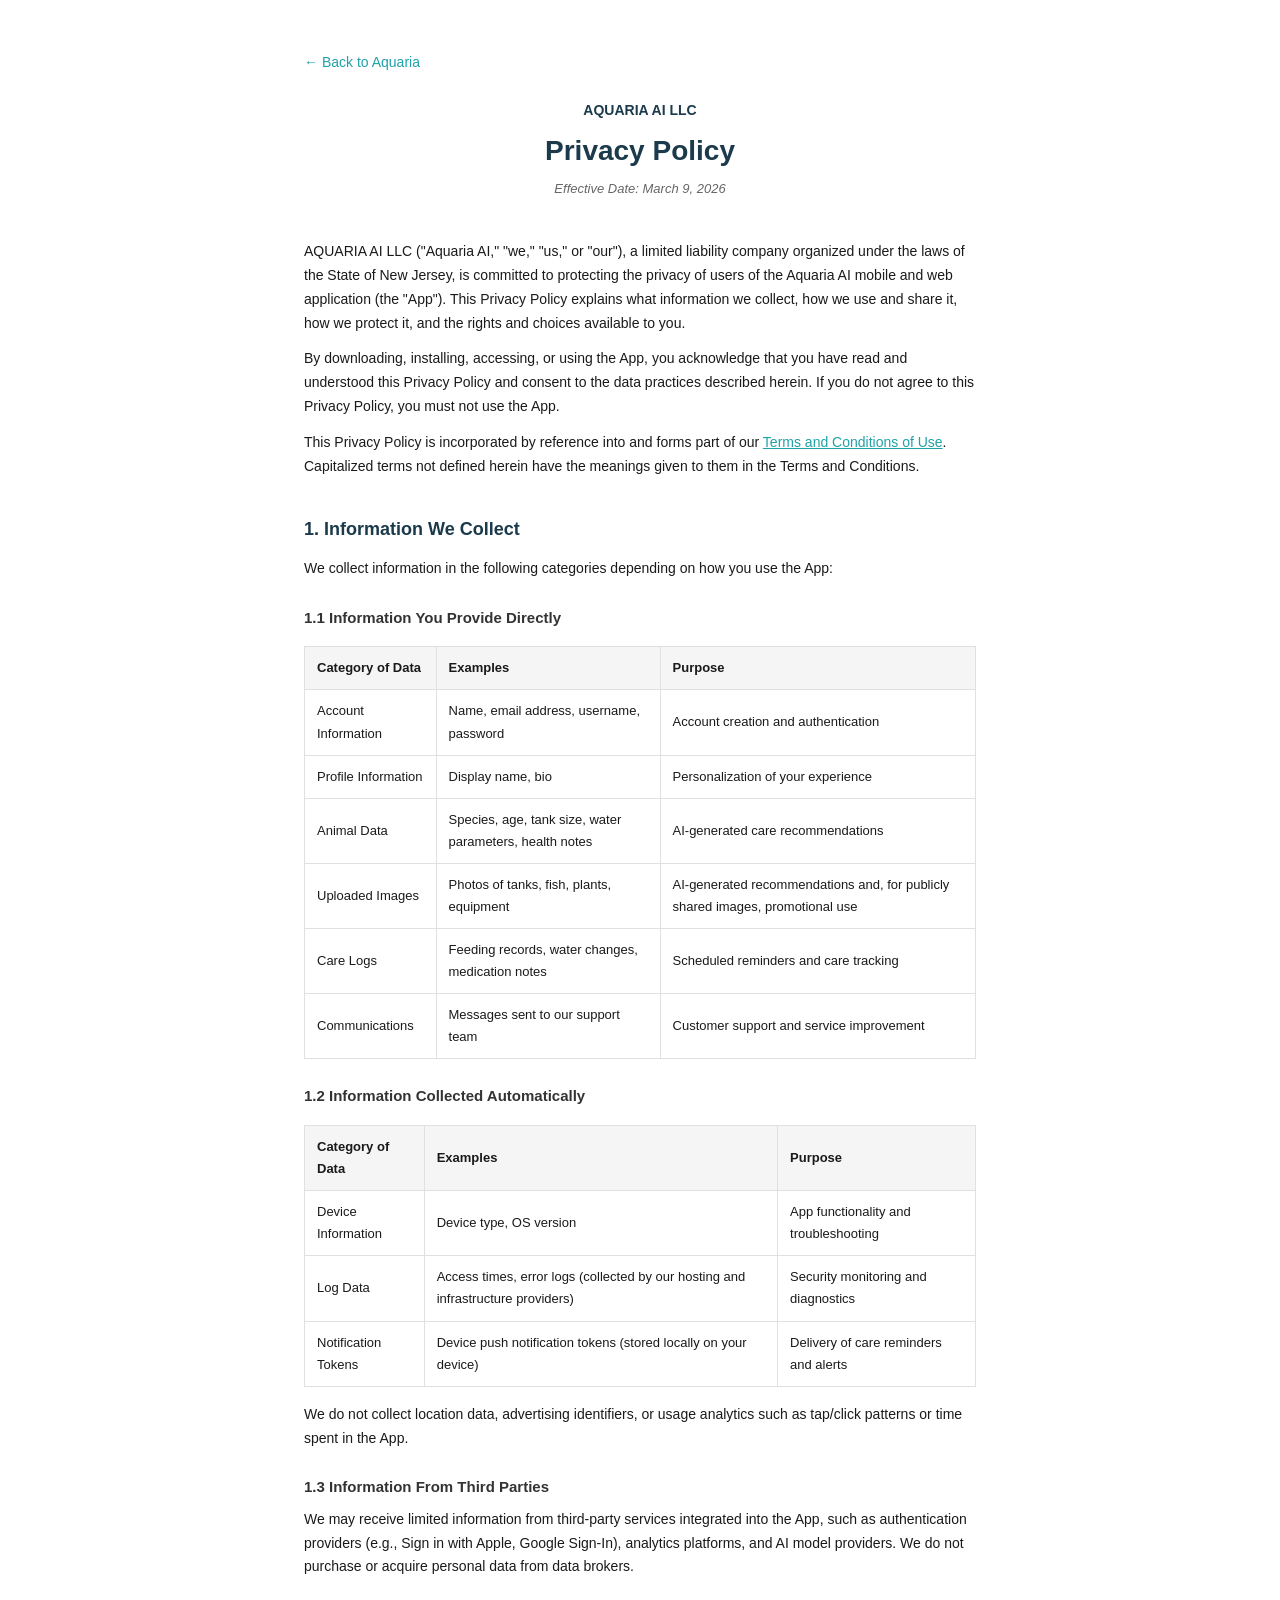
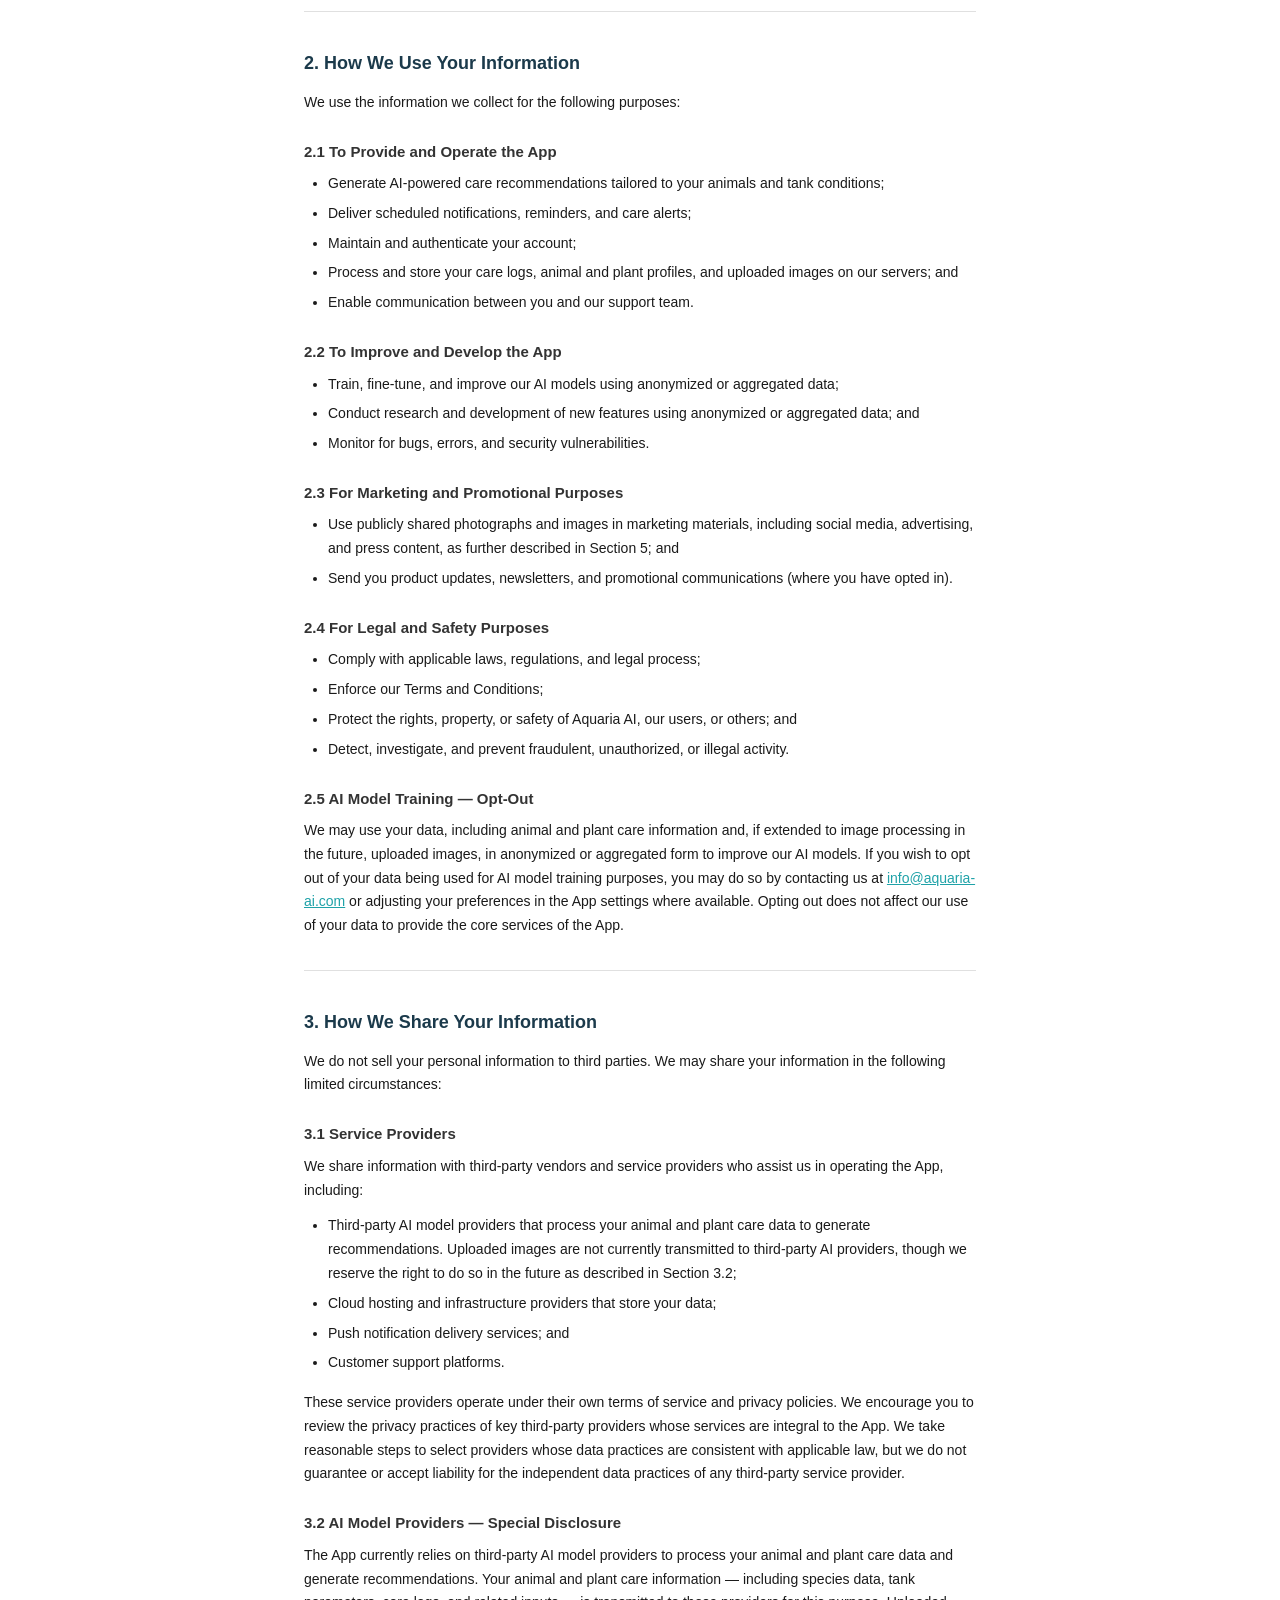
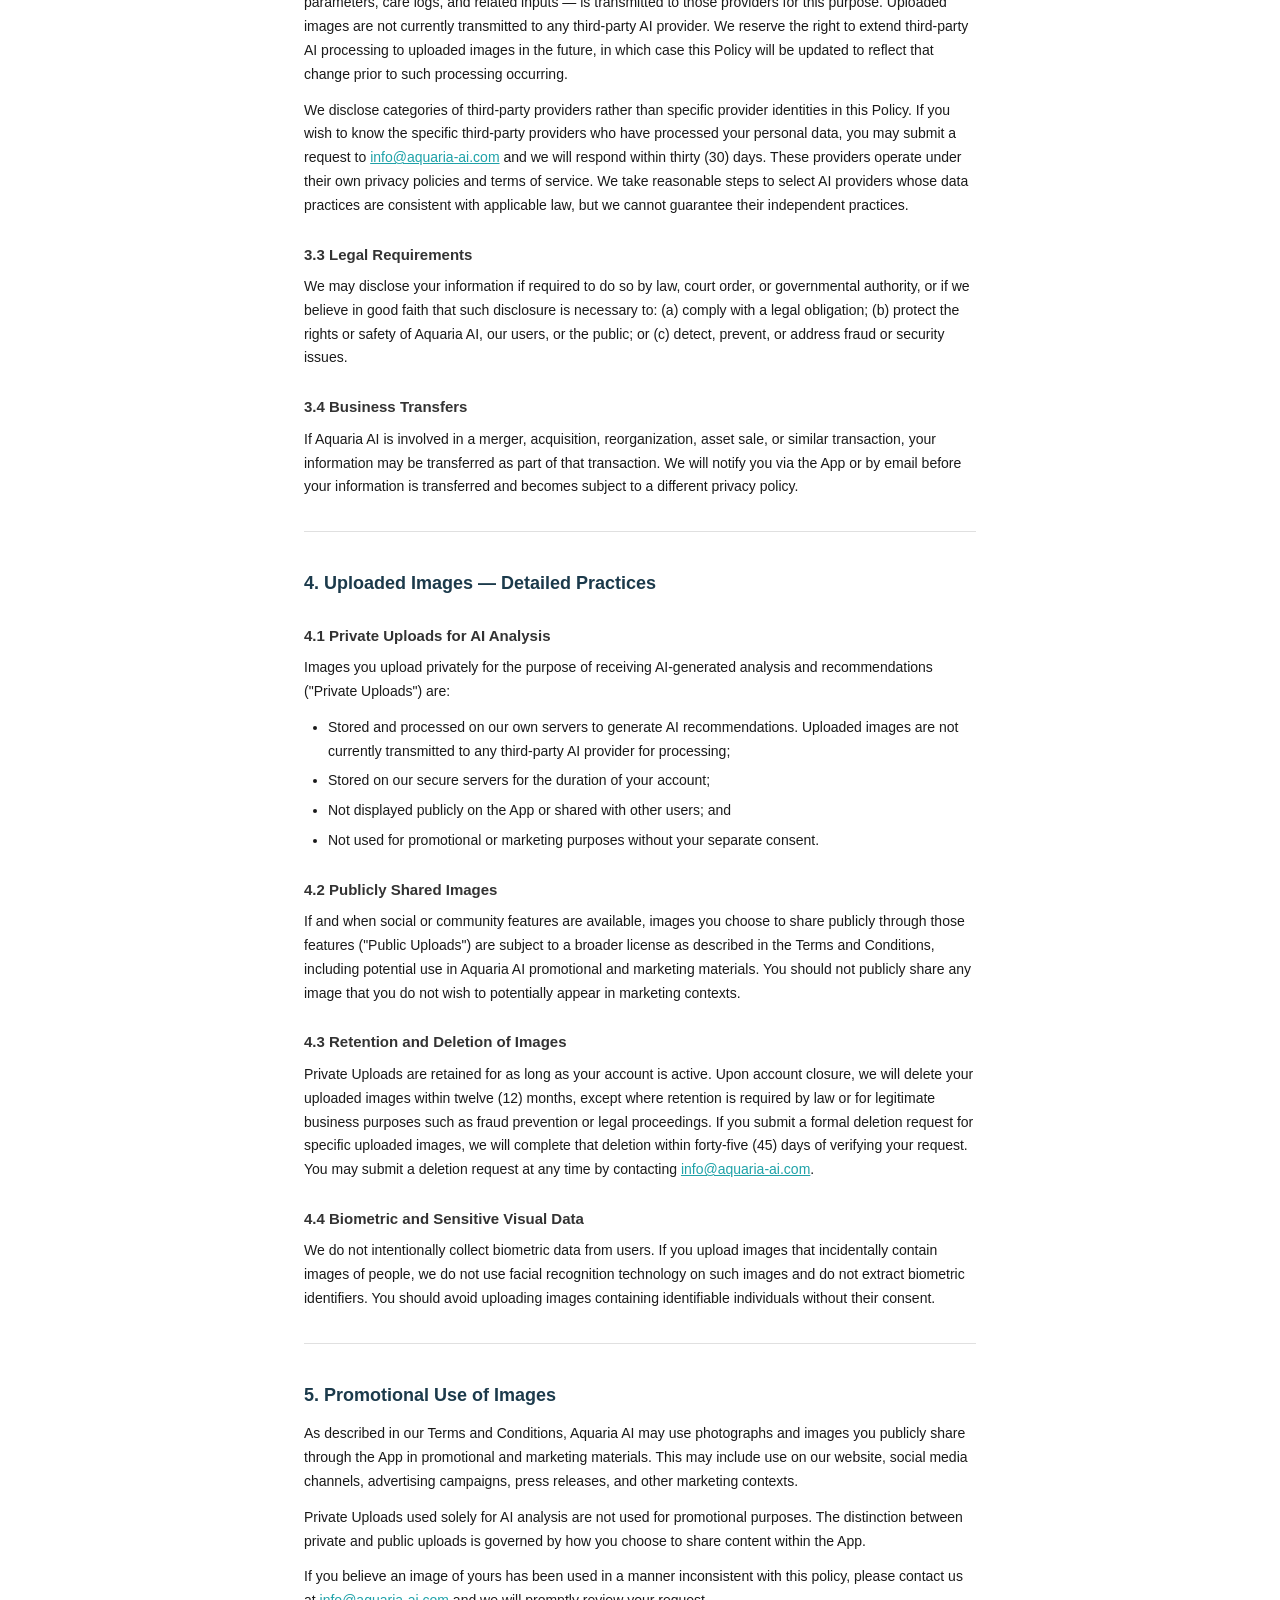
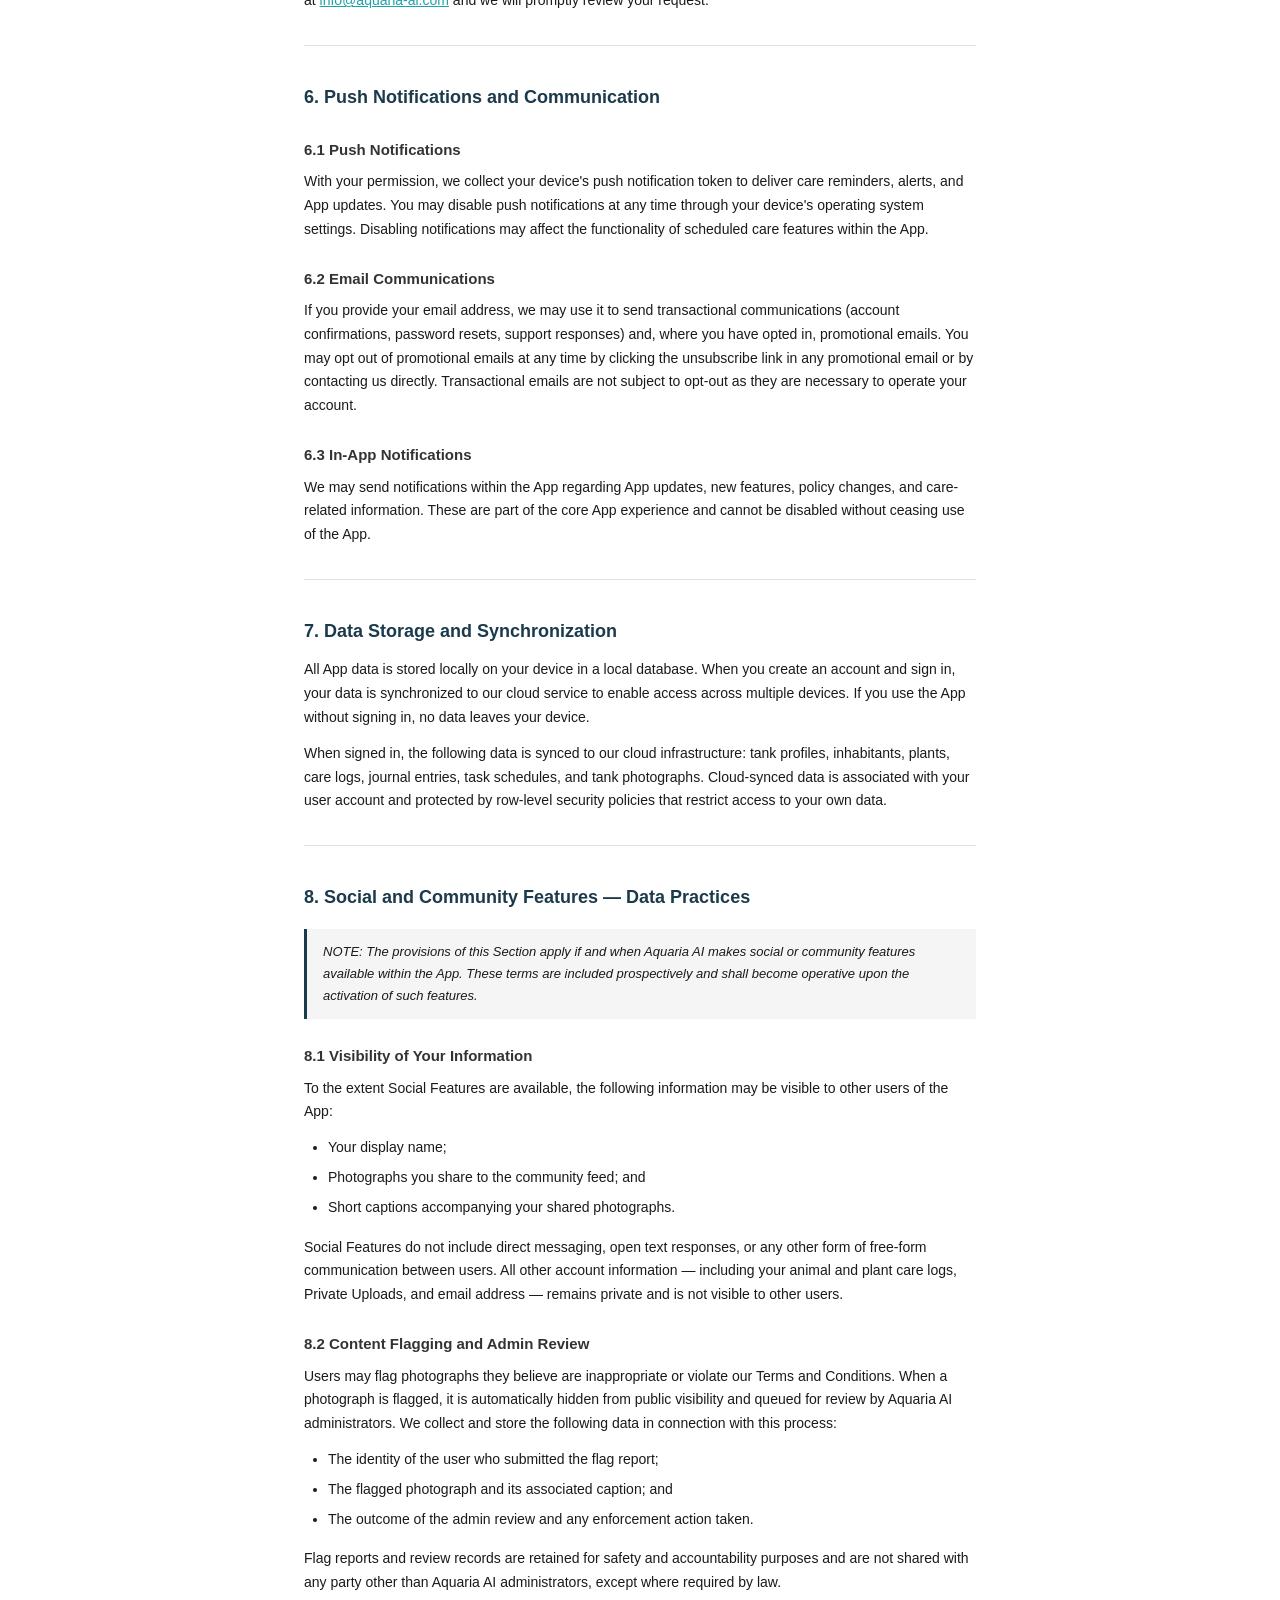
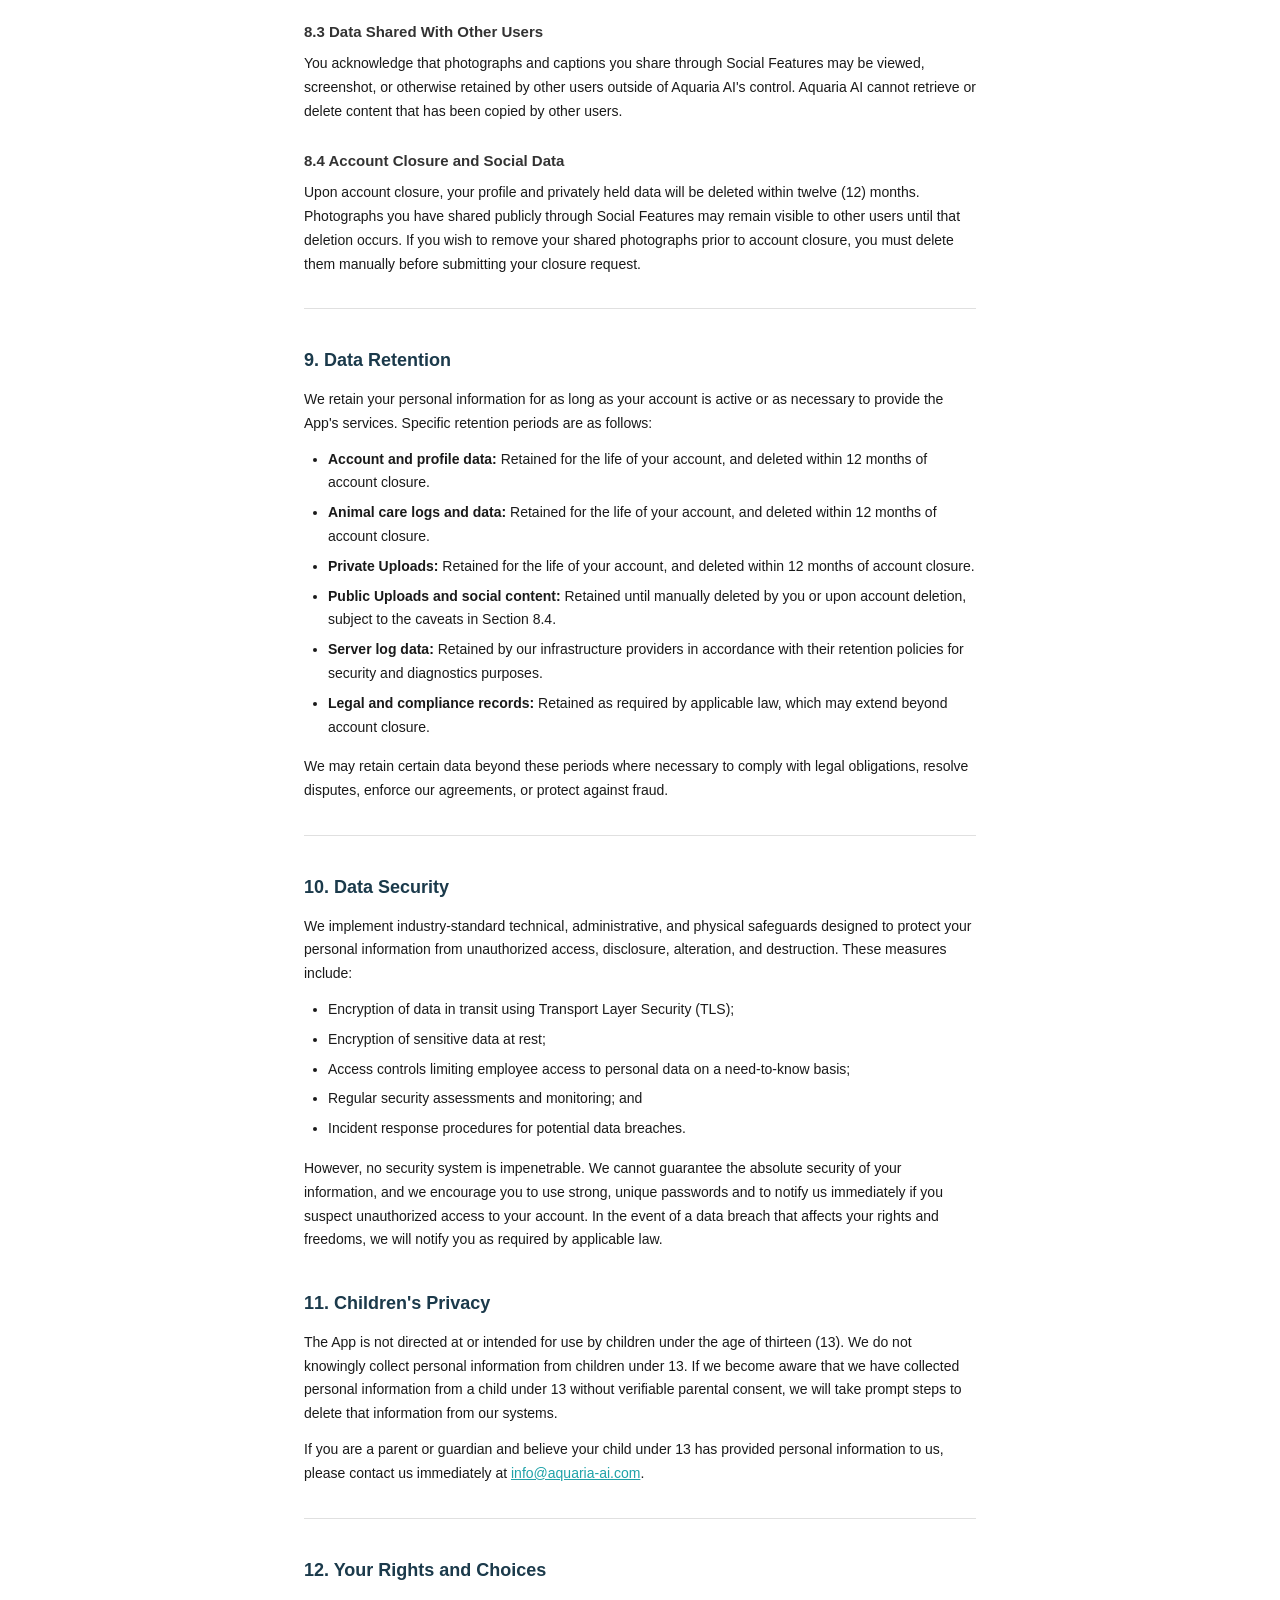
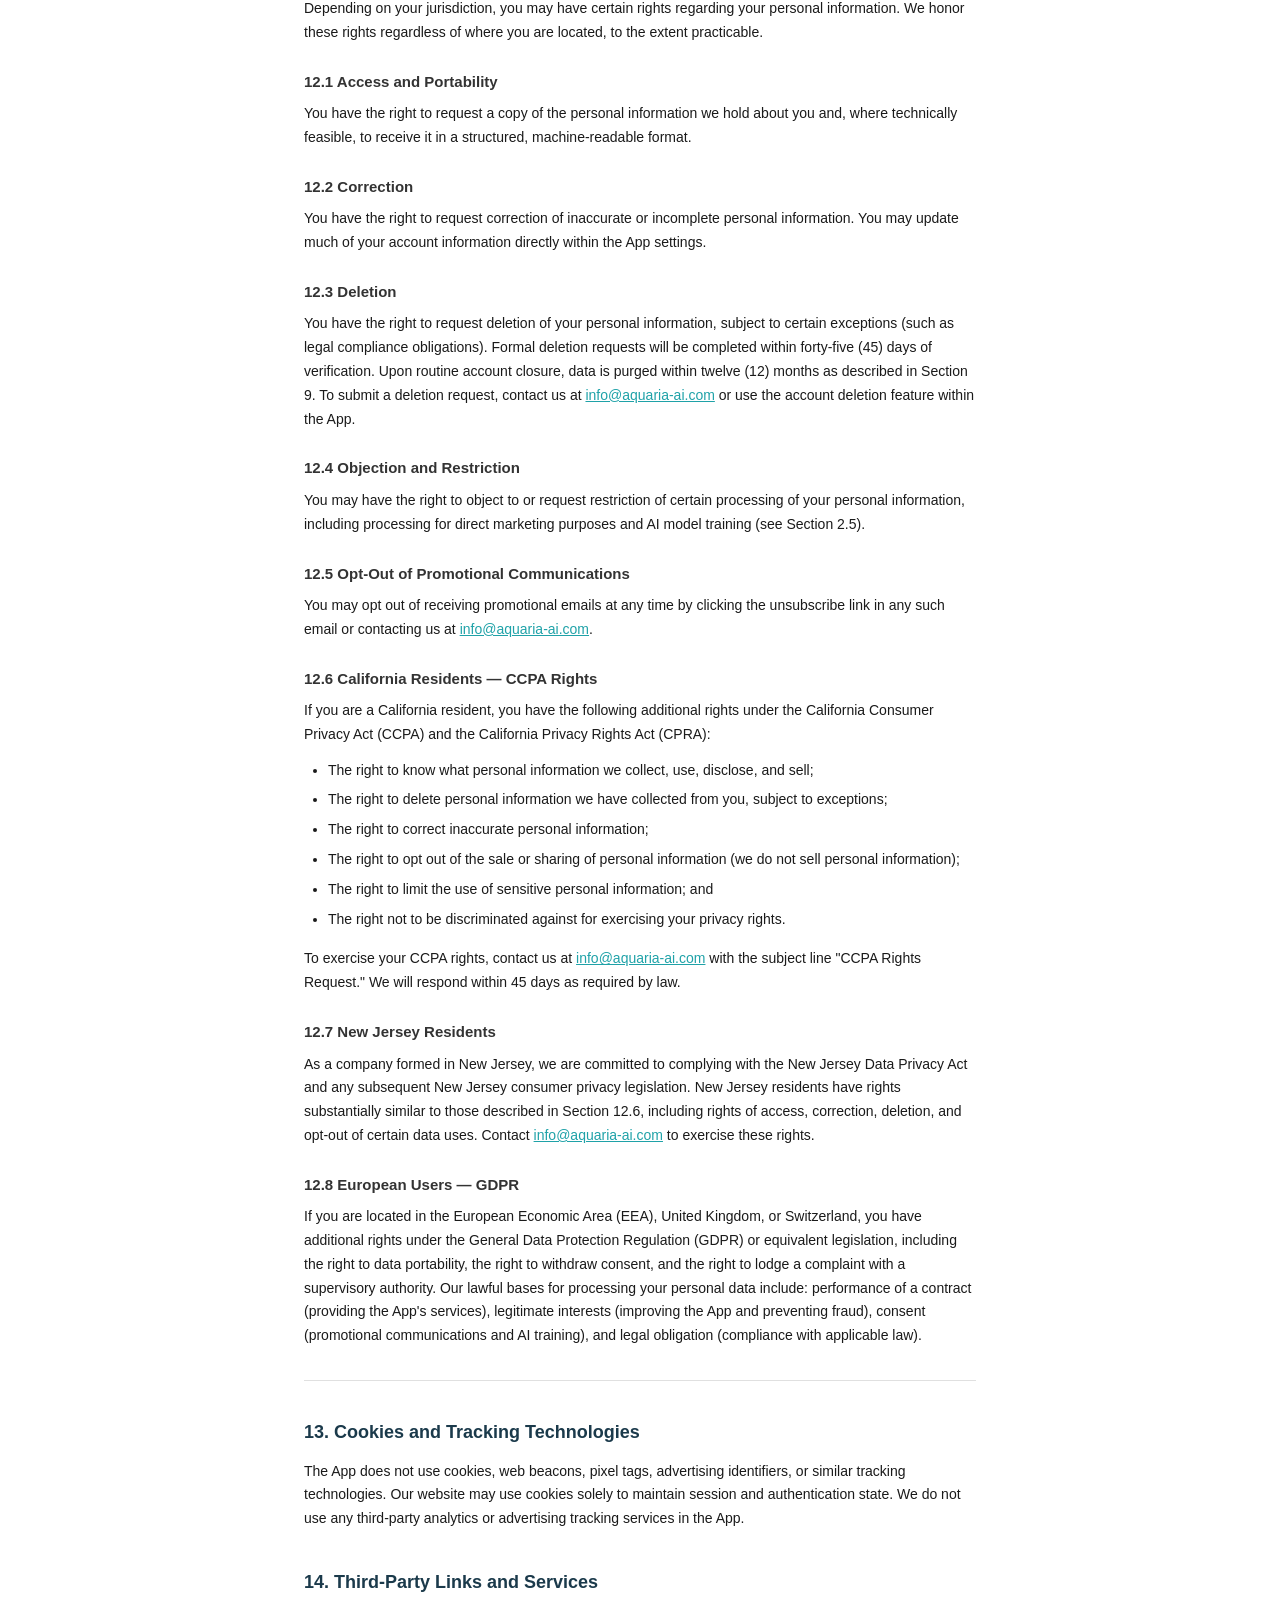
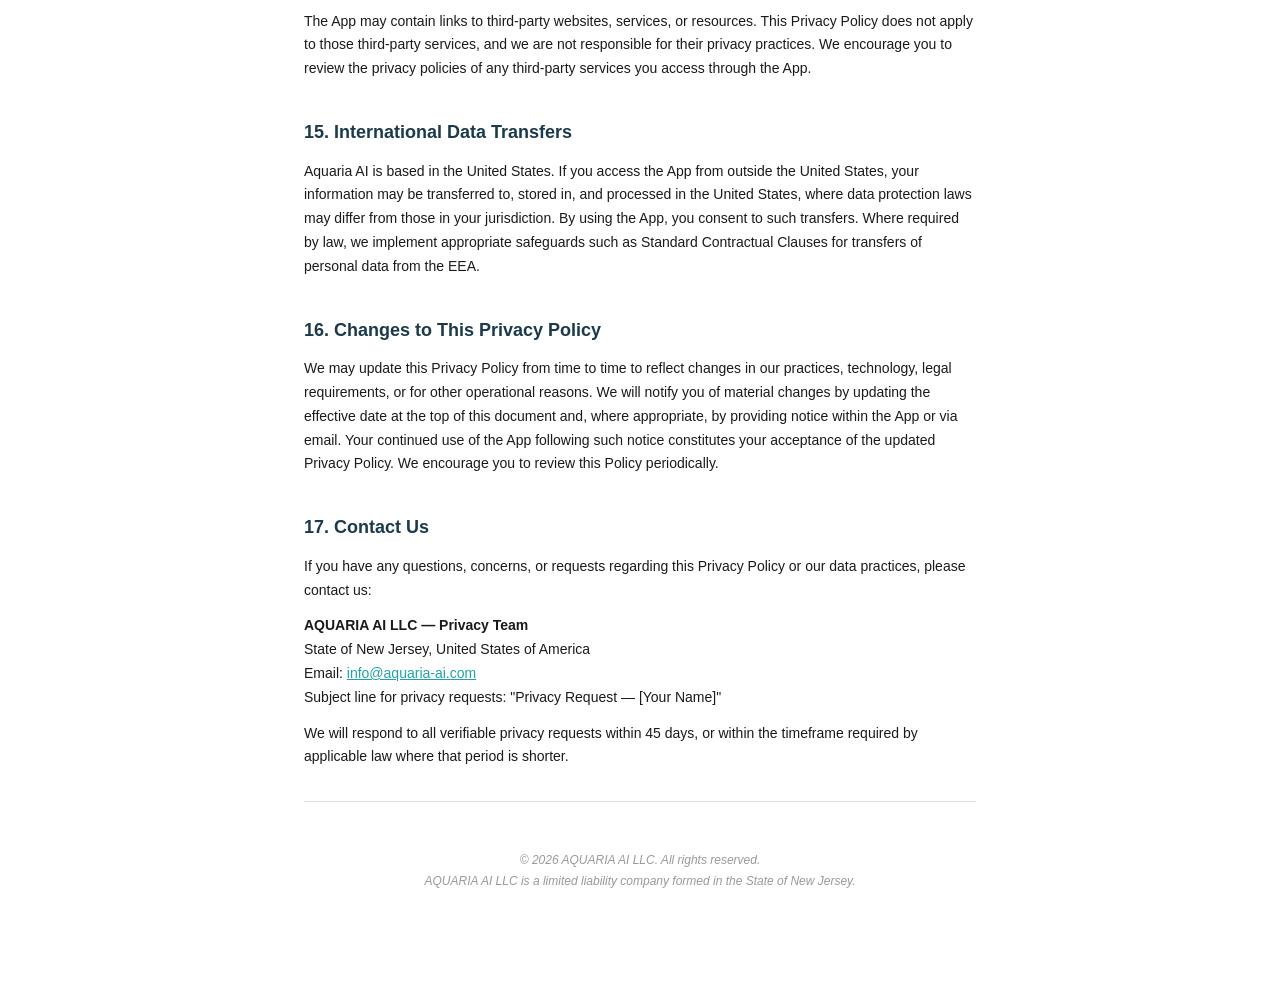
==== commit 8e2ff608: "Update privacy policy and add account deletion page - Remove false location data claims from privacy" ====
--- a/docs/privacy.html
+++ b/docs/privacy.html
@@ -56,12 +56,11 @@
     <h3>1.2 Information Collected Automatically</h3>
     <table>
       <tr><th>Category of Data</th><th>Examples</th><th>Purpose</th></tr>
-      <tr><td>Device Information</td><td>Device type, OS version, unique device identifiers</td><td>App functionality and troubleshooting</td></tr>
-      <tr><td>Usage Data</td><td>Features accessed, time spent, tap/click patterns</td><td>App improvement and analytics</td></tr>
-      <tr><td>Log Data</td><td>IP address, access times, error logs, crash reports</td><td>Security monitoring and diagnostics</td></tr>
-      <tr><td>Notification Tokens</td><td>Device push notification tokens</td><td>Delivery of care reminders and alerts</td></tr>
-      <tr><td>Location Data</td><td>Approximate location (if permitted)</td><td>Climate-based care recommendations</td></tr>
+      <tr><td>Device Information</td><td>Device type, OS version</td><td>App functionality and troubleshooting</td></tr>
+      <tr><td>Log Data</td><td>Access times, error logs (collected by our hosting and infrastructure providers)</td><td>Security monitoring and diagnostics</td></tr>
+      <tr><td>Notification Tokens</td><td>Device push notification tokens (stored locally on your device)</td><td>Delivery of care reminders and alerts</td></tr>
     </table>
+    <p>We do not collect location data, advertising identifiers, or usage analytics such as tap/click patterns or time spent in the App.</p>
 
     <h3>1.3 Information From Third Parties</h3>
     <p>We may receive limited information from third-party services integrated into the App, such as authentication providers (e.g., Sign in with Apple, Google Sign-In), analytics platforms, and AI model providers. We do not purchase or acquire personal data from data brokers.</p>
@@ -82,7 +81,6 @@
 
     <h3>2.2 To Improve and Develop the App</h3>
     <ul>
-      <li>Analyze anonymized usage patterns to improve App features and performance;</li>
       <li>Train, fine-tune, and improve our AI models using anonymized or aggregated data;</li>
       <li>Conduct research and development of new features using anonymized or aggregated data; and</li>
       <li>Monitor for bugs, errors, and security vulnerabilities.</li>
@@ -90,9 +88,8 @@
 
     <h3>2.3 For Marketing and Promotional Purposes</h3>
     <ul>
-      <li>Use publicly shared photographs and images in marketing materials, including social media, advertising, and press content, as further described in Section 5;</li>
-      <li>Send you product updates, newsletters, and promotional communications (where you have opted in); and</li>
-      <li>Measure the effectiveness of our marketing campaigns.</li>
+      <li>Use publicly shared photographs and images in marketing materials, including social media, advertising, and press content, as further described in Section 5; and</li>
+      <li>Send you product updates, newsletters, and promotional communications (where you have opted in).</li>
     </ul>
 
     <h3>2.4 For Legal and Safety Purposes</h3>
@@ -116,7 +113,6 @@
     <ul>
       <li>Third-party AI model providers that process your animal and plant care data to generate recommendations. Uploaded images are not currently transmitted to third-party AI providers, though we reserve the right to do so in the future as described in Section 3.2;</li>
       <li>Cloud hosting and infrastructure providers that store your data;</li>
-      <li>Analytics providers that help us understand App usage;</li>
       <li>Push notification delivery services; and</li>
       <li>Customer support platforms.</li>
     </ul>
@@ -176,9 +172,9 @@
 
     <hr>
 
-    <h2>7. Location Data</h2>
-    <p>We may request access to your device's approximate location to provide climate- and region-based aquatic animal and plant care recommendations (for example, adjusting heating recommendations based on ambient temperatures in your region). We do not collect precise GPS location data.</p>
-    <p>Location access is optional. If you decline, all App features remain available, though certain location-based recommendations may be less precise. You may revoke location permissions at any time through your device's settings. We do not share your location data with advertisers or third-party marketing platforms.</p>
+    <h2>7. Data Storage and Synchronization</h2>
+    <p>All App data is stored locally on your device in a local database. When you create an account and sign in, your data is synchronized to our cloud service to enable access across multiple devices. If you use the App without signing in, no data leaves your device.</p>
+    <p>When signed in, the following data is synced to our cloud infrastructure: tank profiles, inhabitants, plants, care logs, journal entries, task schedules, and tank photographs. Cloud-synced data is associated with your user account and protected by row-level security policies that restrict access to your own data.</p>
 
     <hr>
 
@@ -218,7 +214,7 @@
       <li><strong>Animal care logs and data:</strong> Retained for the life of your account, and deleted within 12 months of account closure.</li>
       <li><strong>Private Uploads:</strong> Retained for the life of your account, and deleted within 12 months of account closure.</li>
       <li><strong>Public Uploads and social content:</strong> Retained until manually deleted by you or upon account deletion, subject to the caveats in Section 8.4.</li>
-      <li><strong>Usage and analytics data:</strong> Retained in anonymized or aggregated form for up to three (3) years for product improvement purposes.</li>
+      <li><strong>Server log data:</strong> Retained by our infrastructure providers in accordance with their retention policies for security and diagnostics purposes.</li>
       <li><strong>Legal and compliance records:</strong> Retained as required by applicable law, which may extend beyond account closure.</li>
     </ul>
     <p>We may retain certain data beyond these periods where necessary to comply with legal obligations, resolve disputes, enforce our agreements, or protect against fraud.</p>
@@ -281,14 +277,7 @@
     <hr>
 
     <h2>13. Cookies and Tracking Technologies</h2>
-    <p>The App and our website may use cookies, web beacons, pixel tags, and similar tracking technologies to collect information about your interactions with our services. These technologies help us:</p>
-    <ul>
-      <li>Maintain your session and authentication state;</li>
-      <li>Remember your preferences and settings;</li>
-      <li>Analyze usage patterns and App performance; and</li>
-      <li>Measure the effectiveness of our marketing efforts.</li>
-    </ul>
-    <p>You may control cookie settings through your device or browser settings. Disabling certain cookies may affect App functionality. We do not currently respond to "Do Not Track" signals from browsers, but we honor opt-out preferences submitted directly to us.</p>
+    <p>The App does not use cookies, web beacons, pixel tags, advertising identifiers, or similar tracking technologies. Our website may use cookies solely to maintain session and authentication state. We do not use any third-party analytics or advertising tracking services in the App.</p>
 
     <h2>14. Third-Party Links and Services</h2>
     <p>The App may contain links to third-party websites, services, or resources. This Privacy Policy does not apply to those third-party services, and we are not responsible for their privacy practices. We encourage you to review the privacy policies of any third-party services you access through the App.</p>
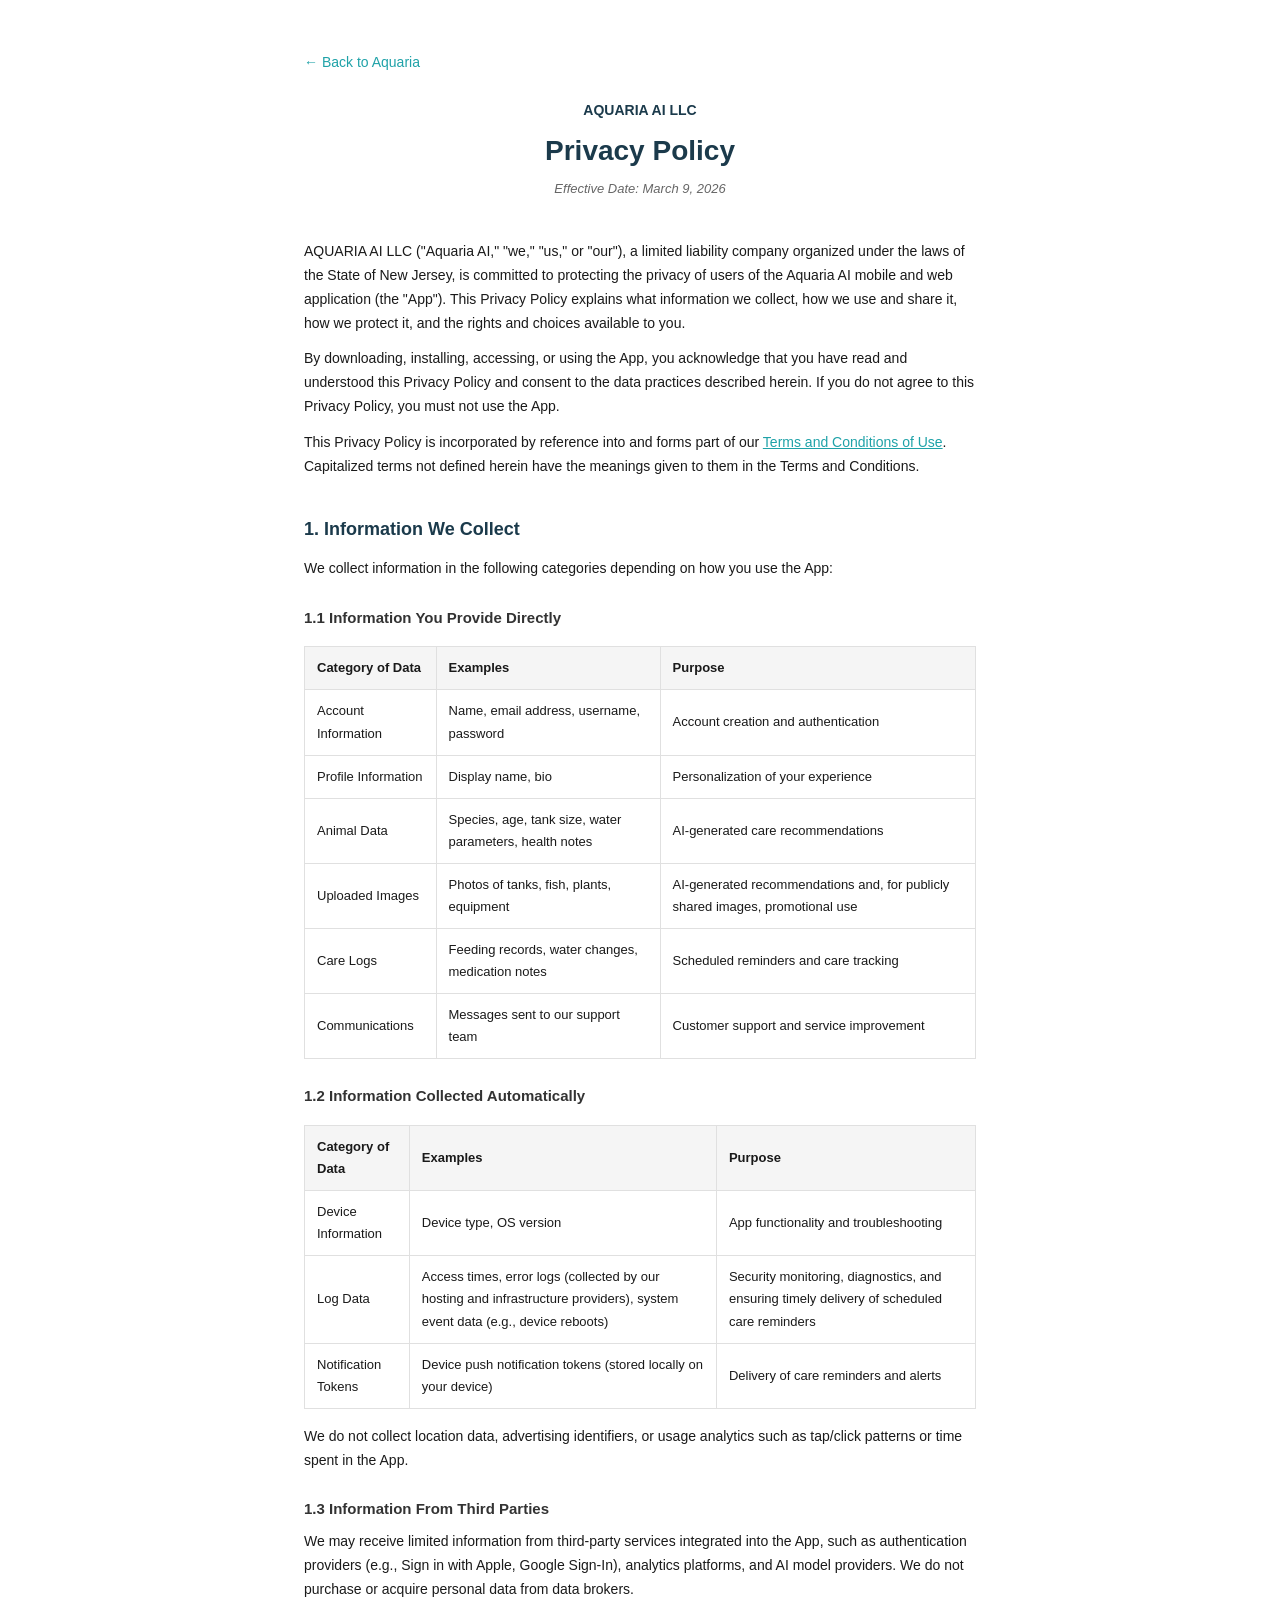
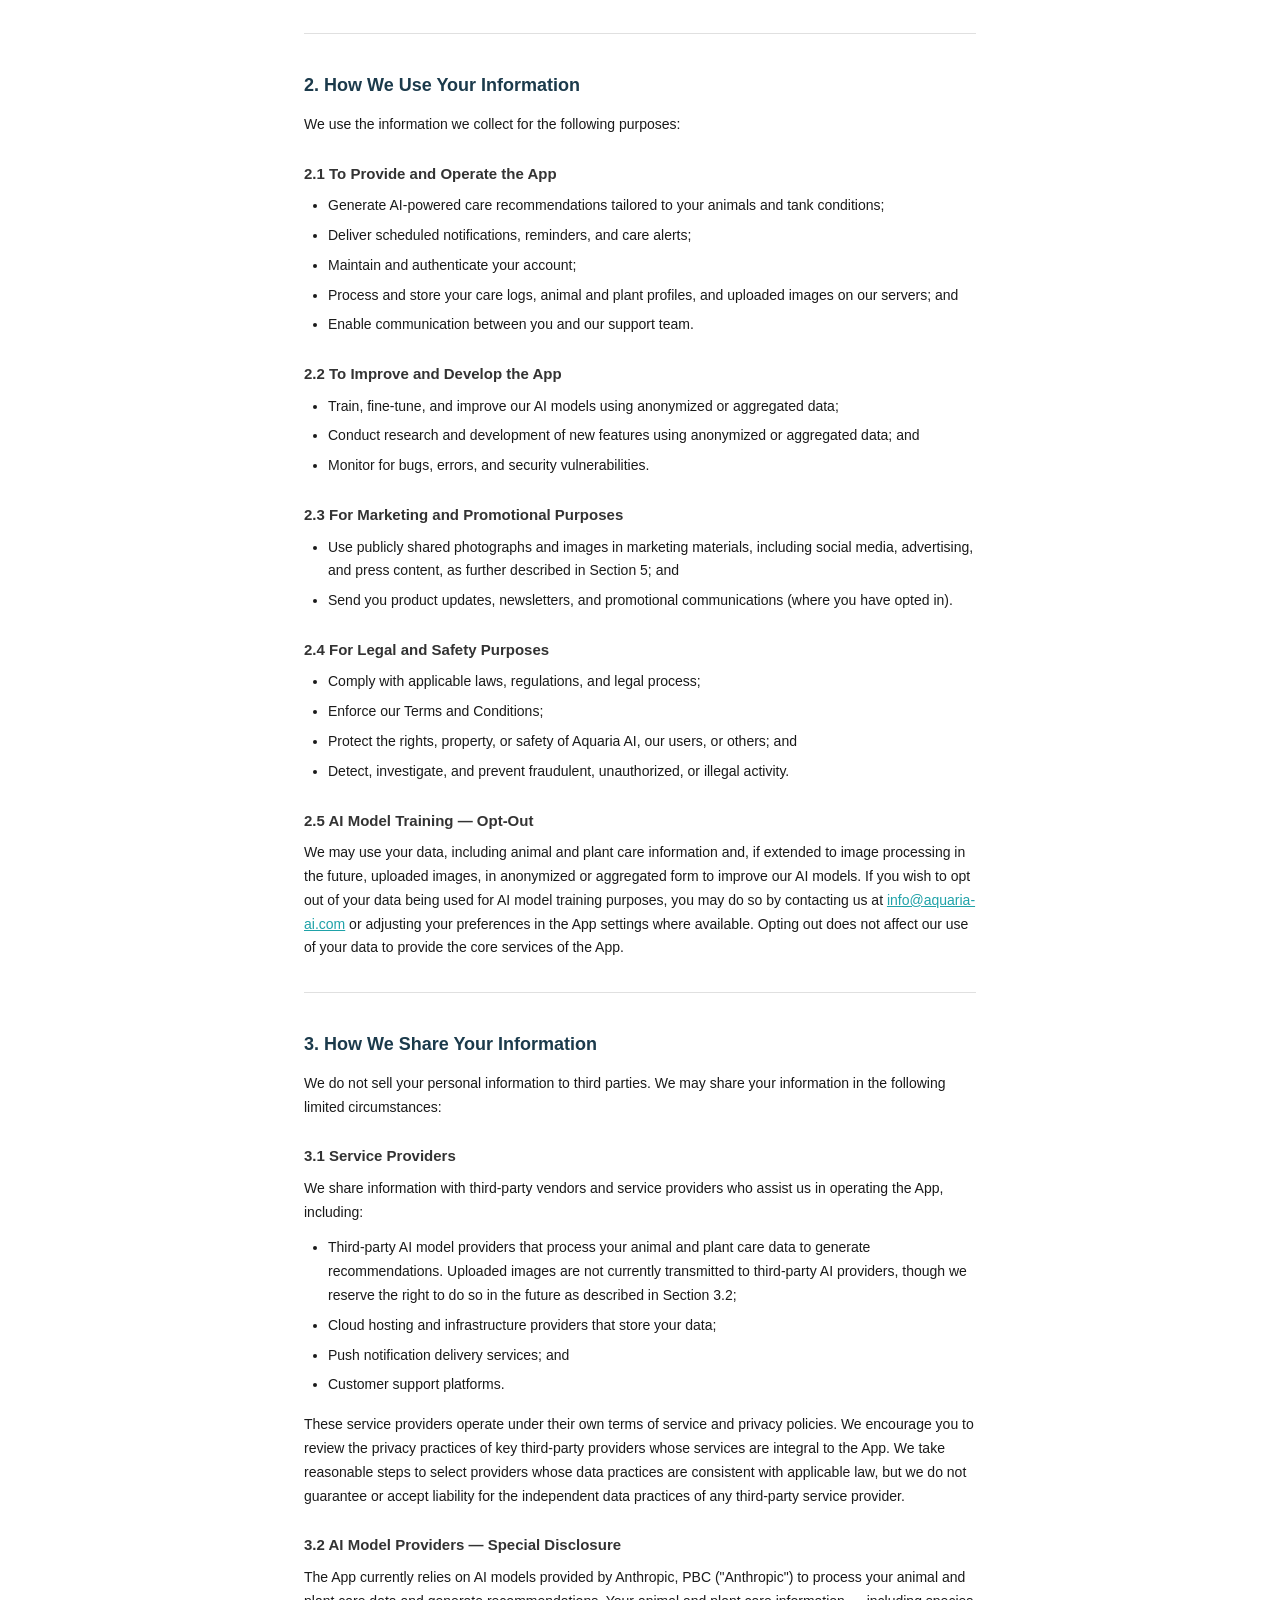
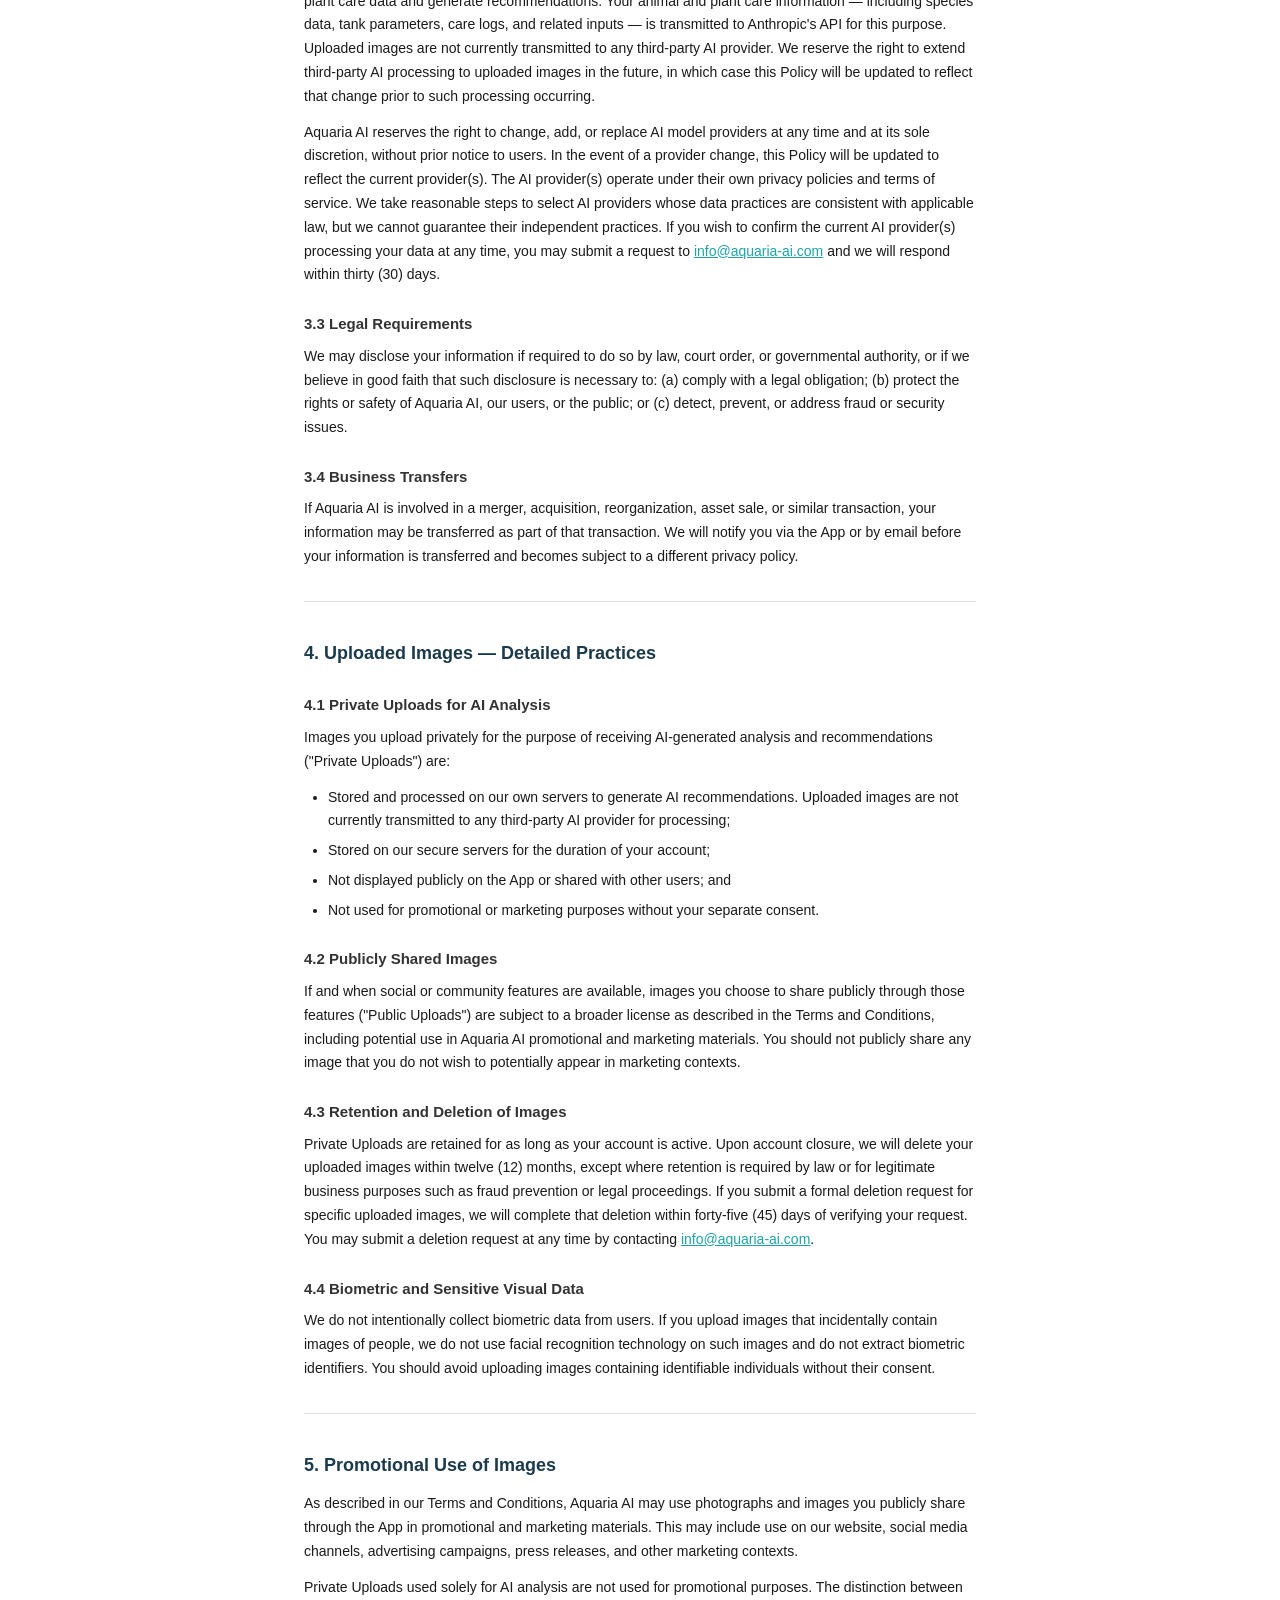
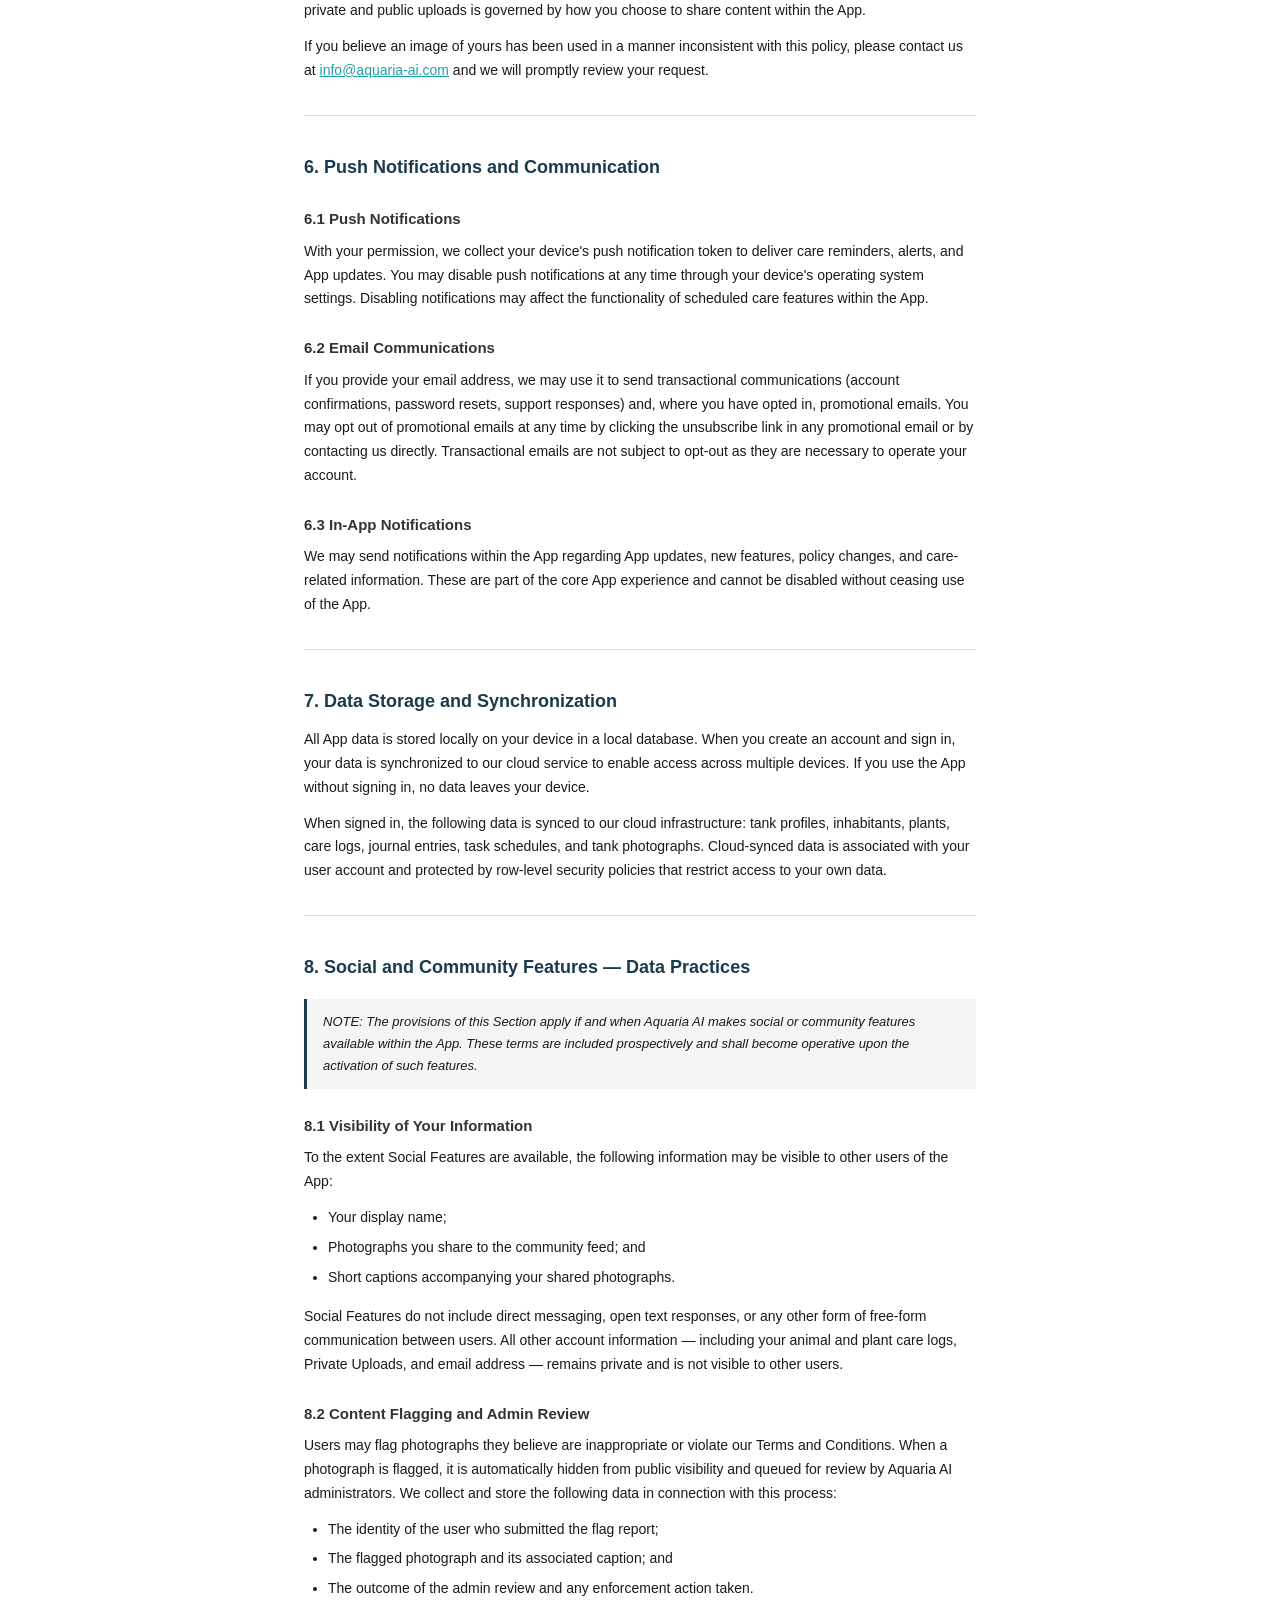
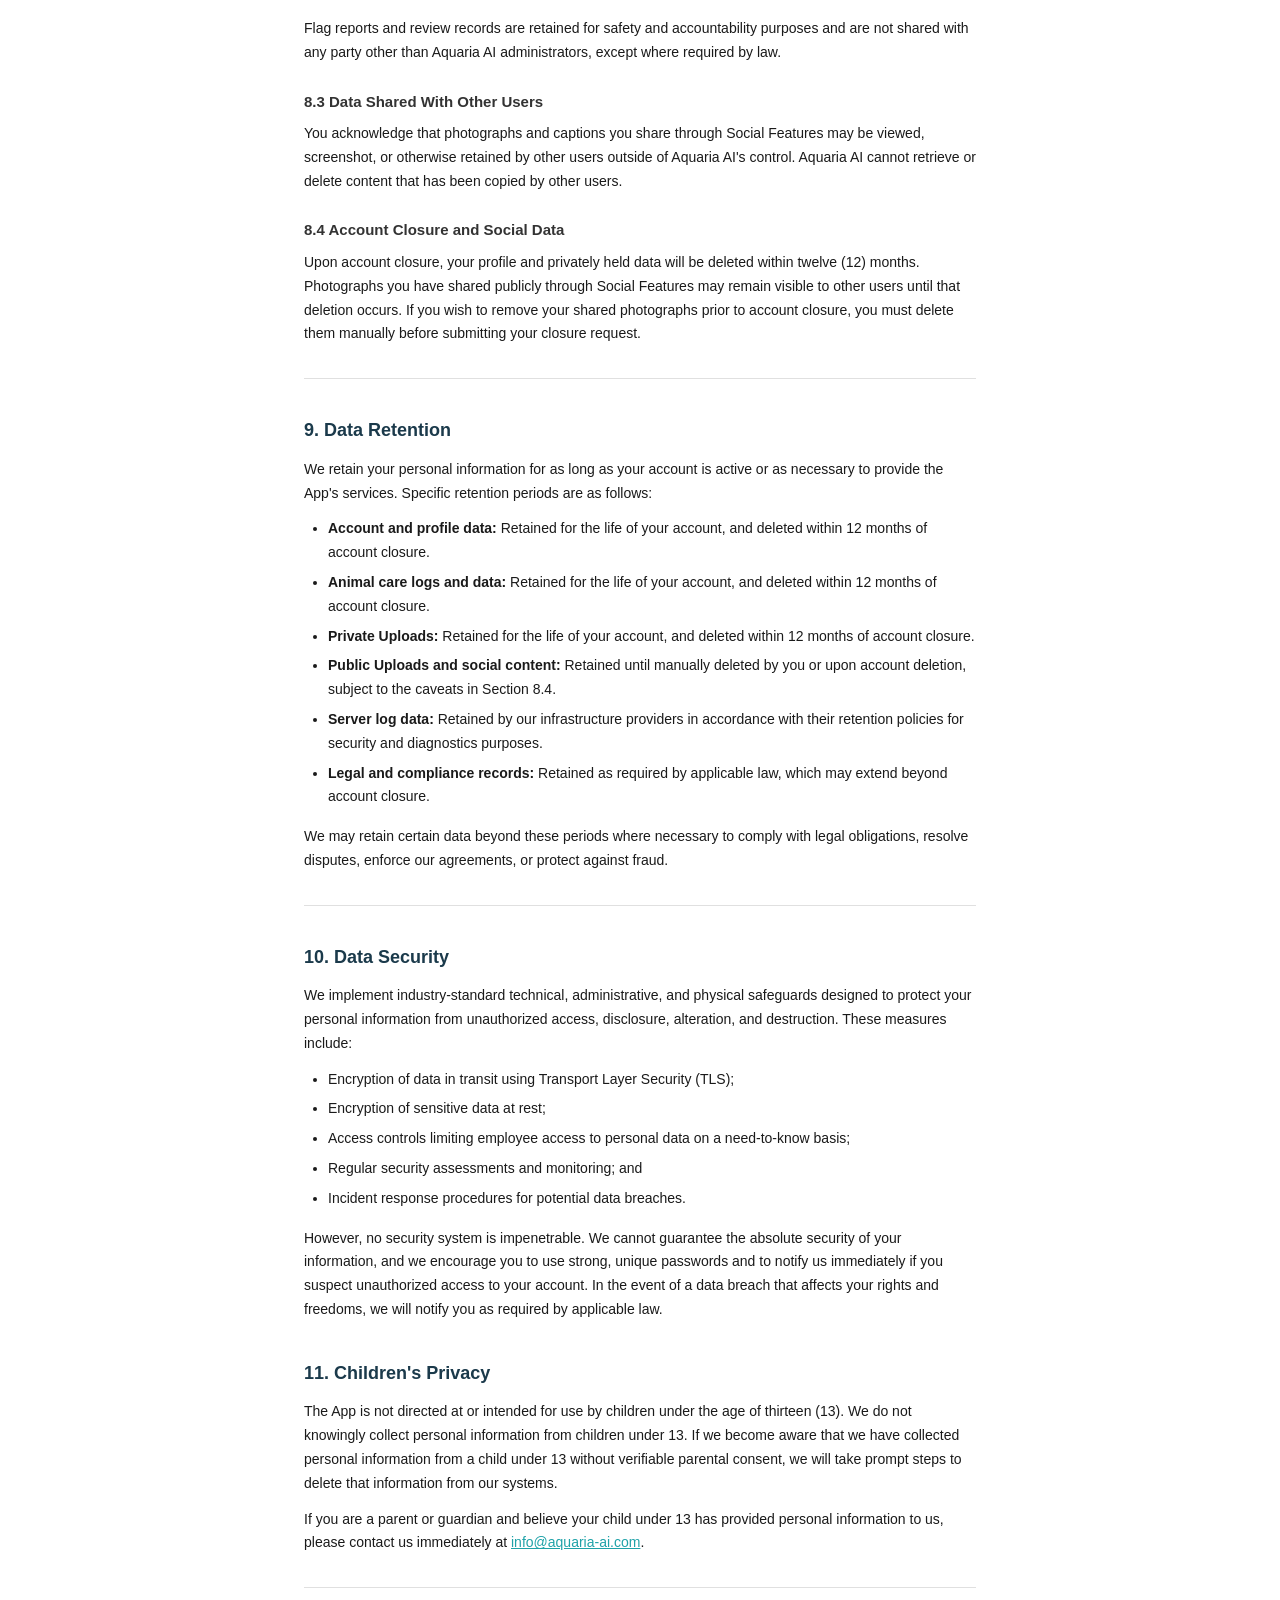
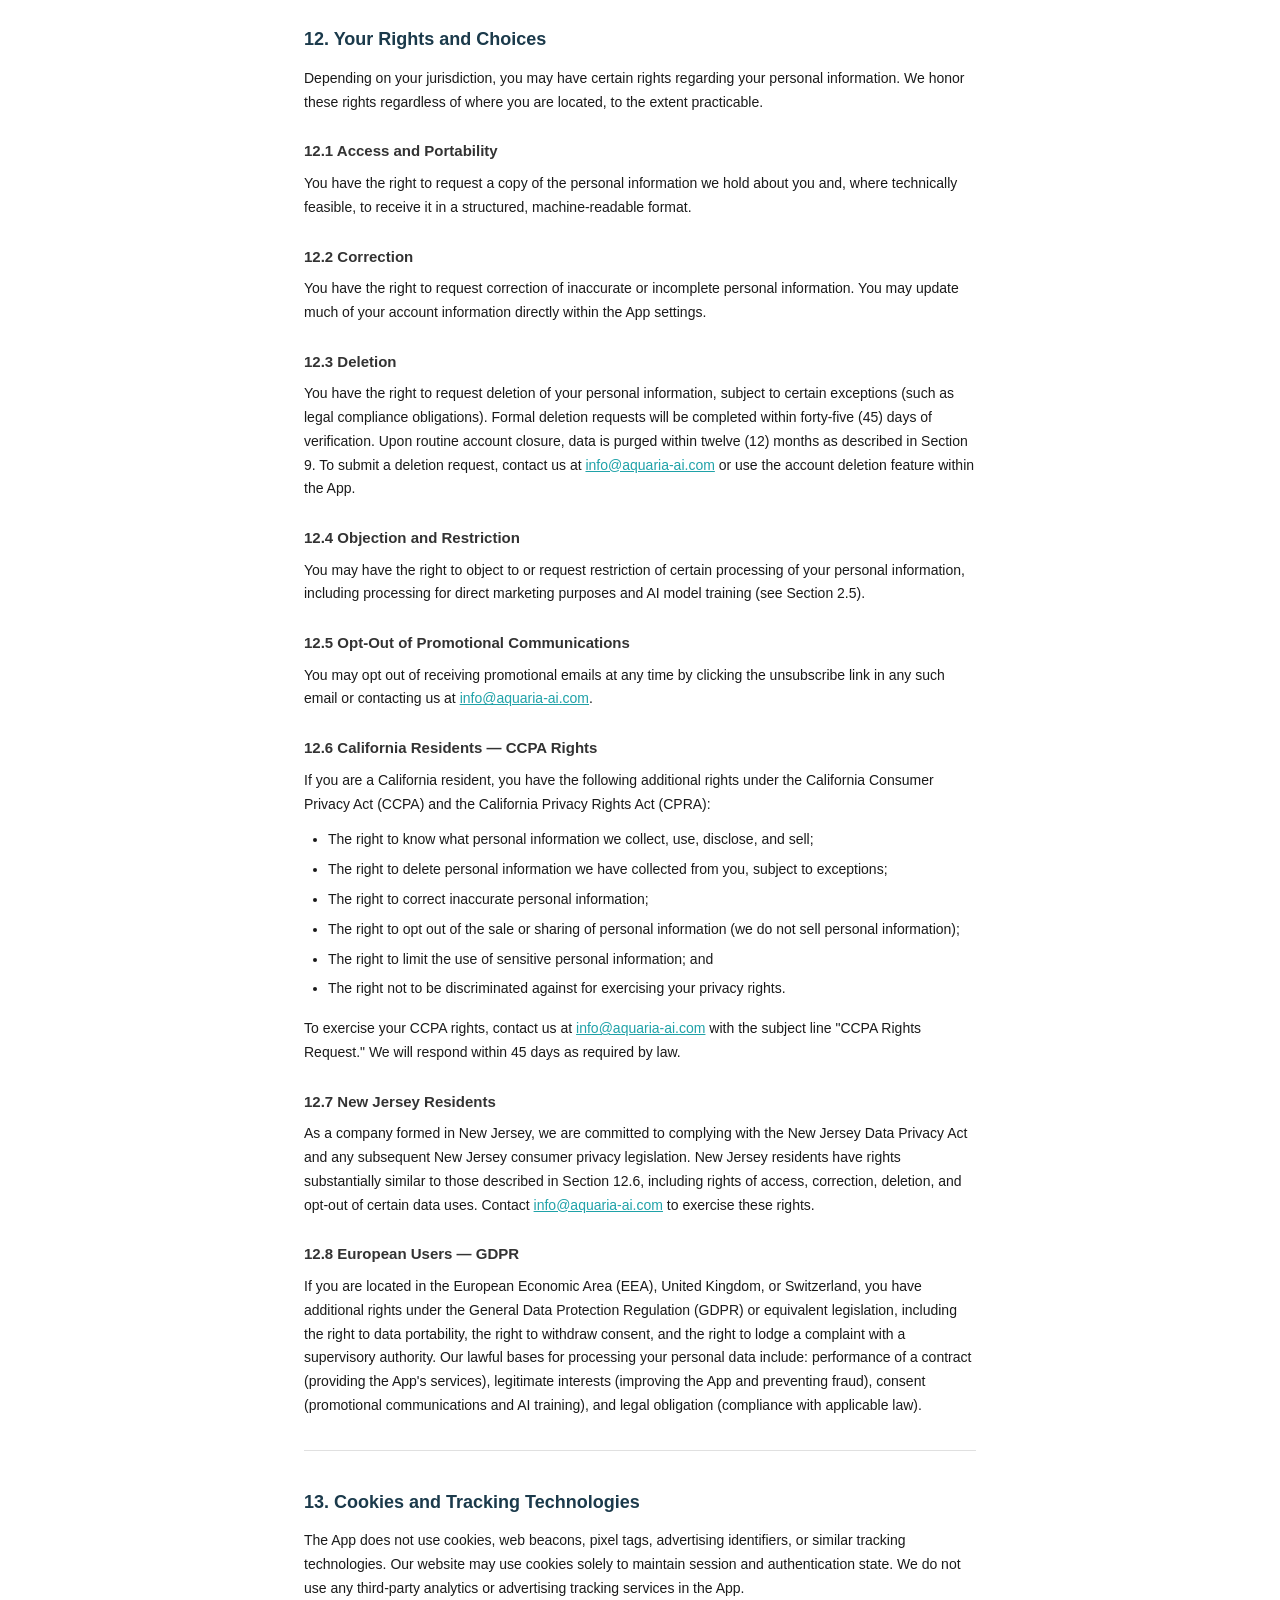
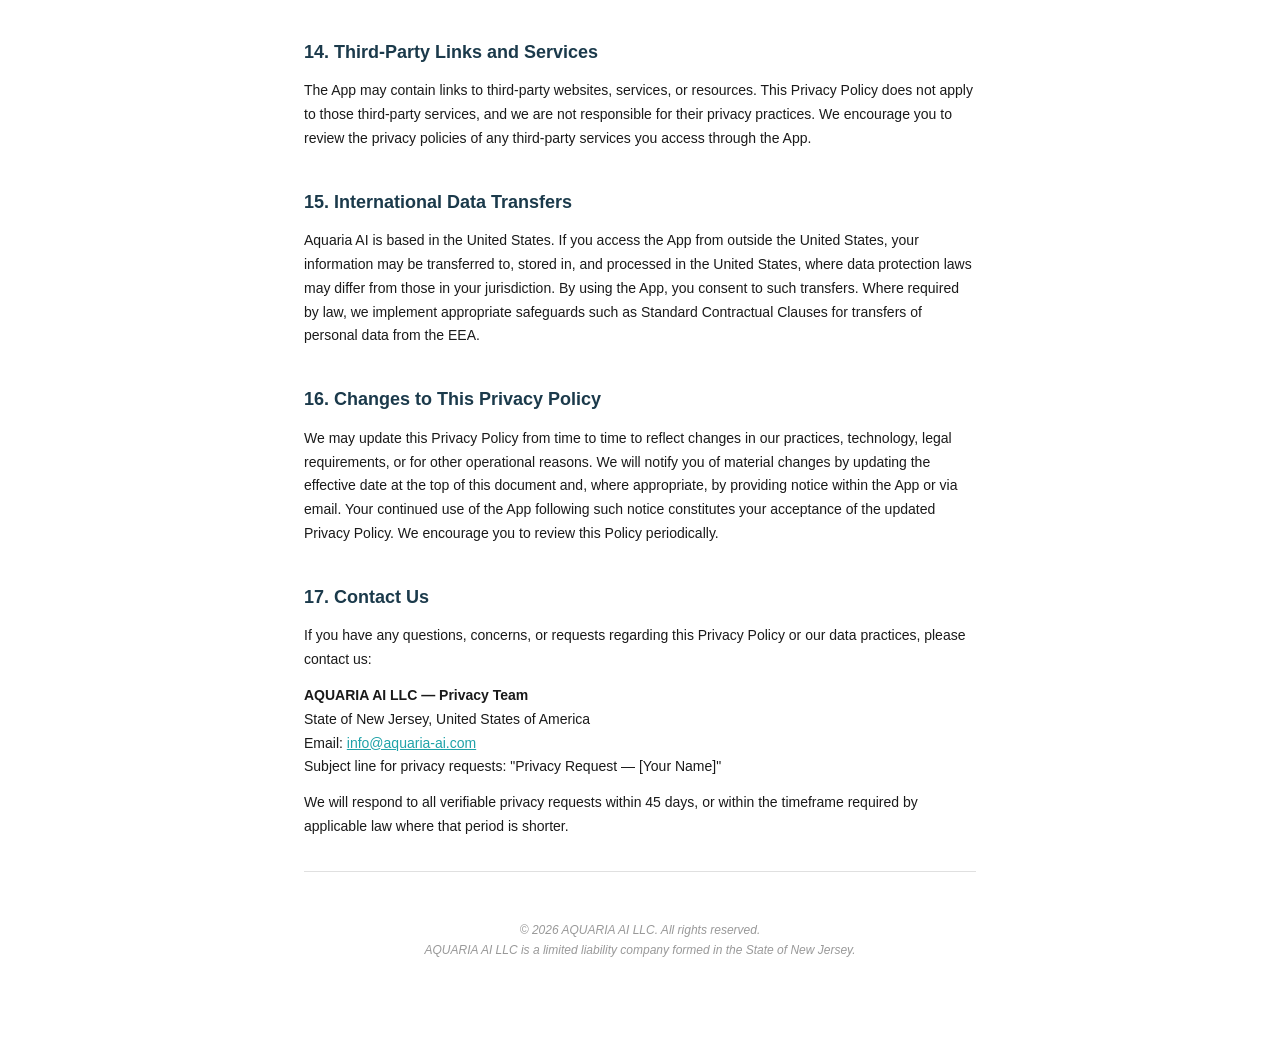
==== commit 84a0d402: "Add log data disclosure for device reboot events to privacy policy Co-Authored-By: Claude Opus 4.6 <" ====
--- a/docs/privacy.html
+++ b/docs/privacy.html
@@ -57,7 +57,7 @@
     <table>
       <tr><th>Category of Data</th><th>Examples</th><th>Purpose</th></tr>
       <tr><td>Device Information</td><td>Device type, OS version</td><td>App functionality and troubleshooting</td></tr>
-      <tr><td>Log Data</td><td>Access times, error logs (collected by our hosting and infrastructure providers)</td><td>Security monitoring and diagnostics</td></tr>
+      <tr><td>Log Data</td><td>Access times, error logs (collected by our hosting and infrastructure providers), system event data (e.g., device reboots)</td><td>Security monitoring, diagnostics, and ensuring timely delivery of scheduled care reminders</td></tr>
       <tr><td>Notification Tokens</td><td>Device push notification tokens (stored locally on your device)</td><td>Delivery of care reminders and alerts</td></tr>
     </table>
     <p>We do not collect location data, advertising identifiers, or usage analytics such as tap/click patterns or time spent in the App.</p>
@@ -119,8 +119,8 @@
     <p>These service providers operate under their own terms of service and privacy policies. We encourage you to review the privacy practices of key third-party providers whose services are integral to the App. We take reasonable steps to select providers whose data practices are consistent with applicable law, but we do not guarantee or accept liability for the independent data practices of any third-party service provider.</p>
 
     <h3>3.2 AI Model Providers &mdash; Special Disclosure</h3>
-    <p>The App currently relies on third-party AI model providers to process your animal and plant care data and generate recommendations. Your animal and plant care information &mdash; including species data, tank parameters, care logs, and related inputs &mdash; is transmitted to those providers for this purpose. Uploaded images are not currently transmitted to any third-party AI provider. We reserve the right to extend third-party AI processing to uploaded images in the future, in which case this Policy will be updated to reflect that change prior to such processing occurring.</p>
-    <p>We disclose categories of third-party providers rather than specific provider identities in this Policy. If you wish to know the specific third-party providers who have processed your personal data, you may submit a request to <a href="mailto:info@aquaria-ai.com">info@aquaria-ai.com</a> and we will respond within thirty (30) days. These providers operate under their own privacy policies and terms of service. We take reasonable steps to select AI providers whose data practices are consistent with applicable law, but we cannot guarantee their independent practices.</p>
+    <p>The App currently relies on AI models provided by Anthropic, PBC ("Anthropic") to process your animal and plant care data and generate recommendations. Your animal and plant care information &mdash; including species data, tank parameters, care logs, and related inputs &mdash; is transmitted to Anthropic's API for this purpose. Uploaded images are not currently transmitted to any third-party AI provider. We reserve the right to extend third-party AI processing to uploaded images in the future, in which case this Policy will be updated to reflect that change prior to such processing occurring.</p>
+    <p>Aquaria AI reserves the right to change, add, or replace AI model providers at any time and at its sole discretion, without prior notice to users. In the event of a provider change, this Policy will be updated to reflect the current provider(s). The AI provider(s) operate under their own privacy policies and terms of service. We take reasonable steps to select AI providers whose data practices are consistent with applicable law, but we cannot guarantee their independent practices. If you wish to confirm the current AI provider(s) processing your data at any time, you may submit a request to <a href="mailto:info@aquaria-ai.com">info@aquaria-ai.com</a> and we will respond within thirty (30) days.</p>
 
     <h3>3.3 Legal Requirements</h3>
     <p>We may disclose your information if required to do so by law, court order, or governmental authority, or if we believe in good faith that such disclosure is necessary to: (a) comply with a legal obligation; (b) protect the rights or safety of Aquaria AI, our users, or the public; or (c) detect, prevent, or address fraud or security issues.</p>
